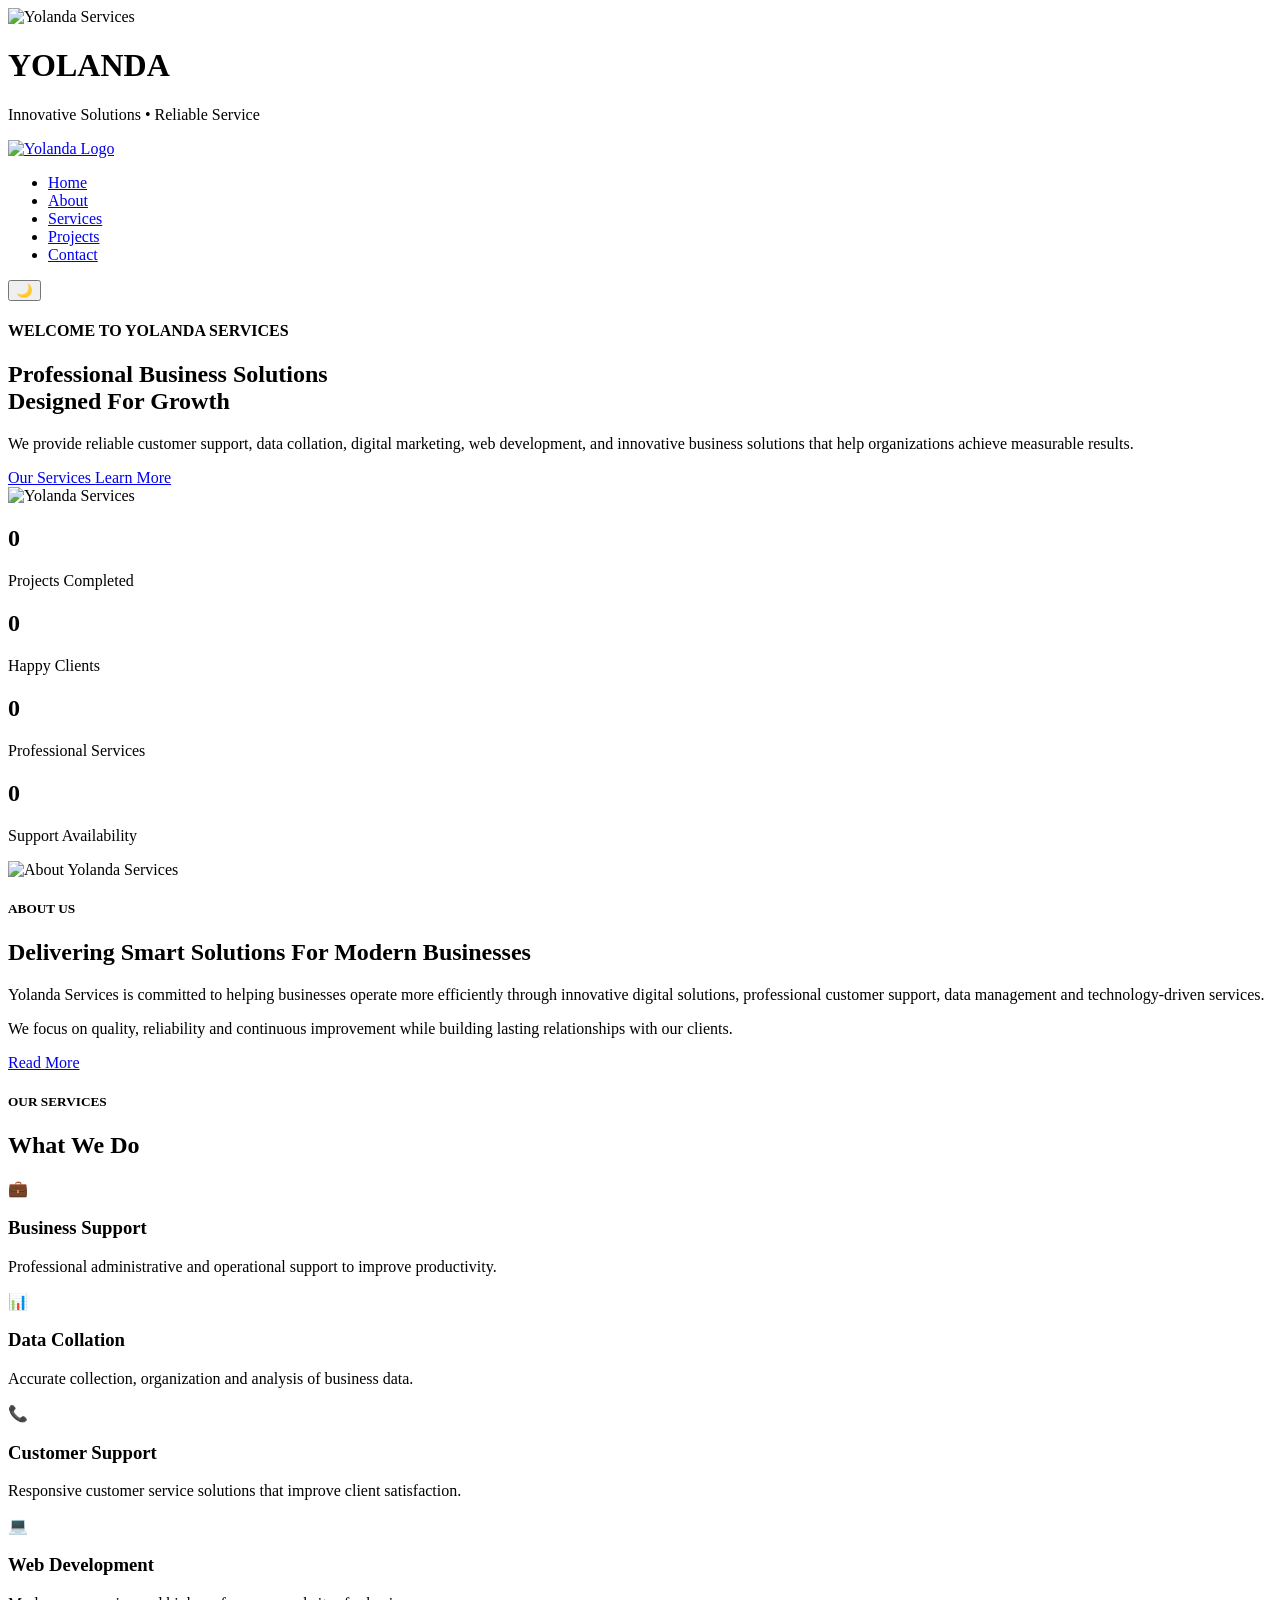
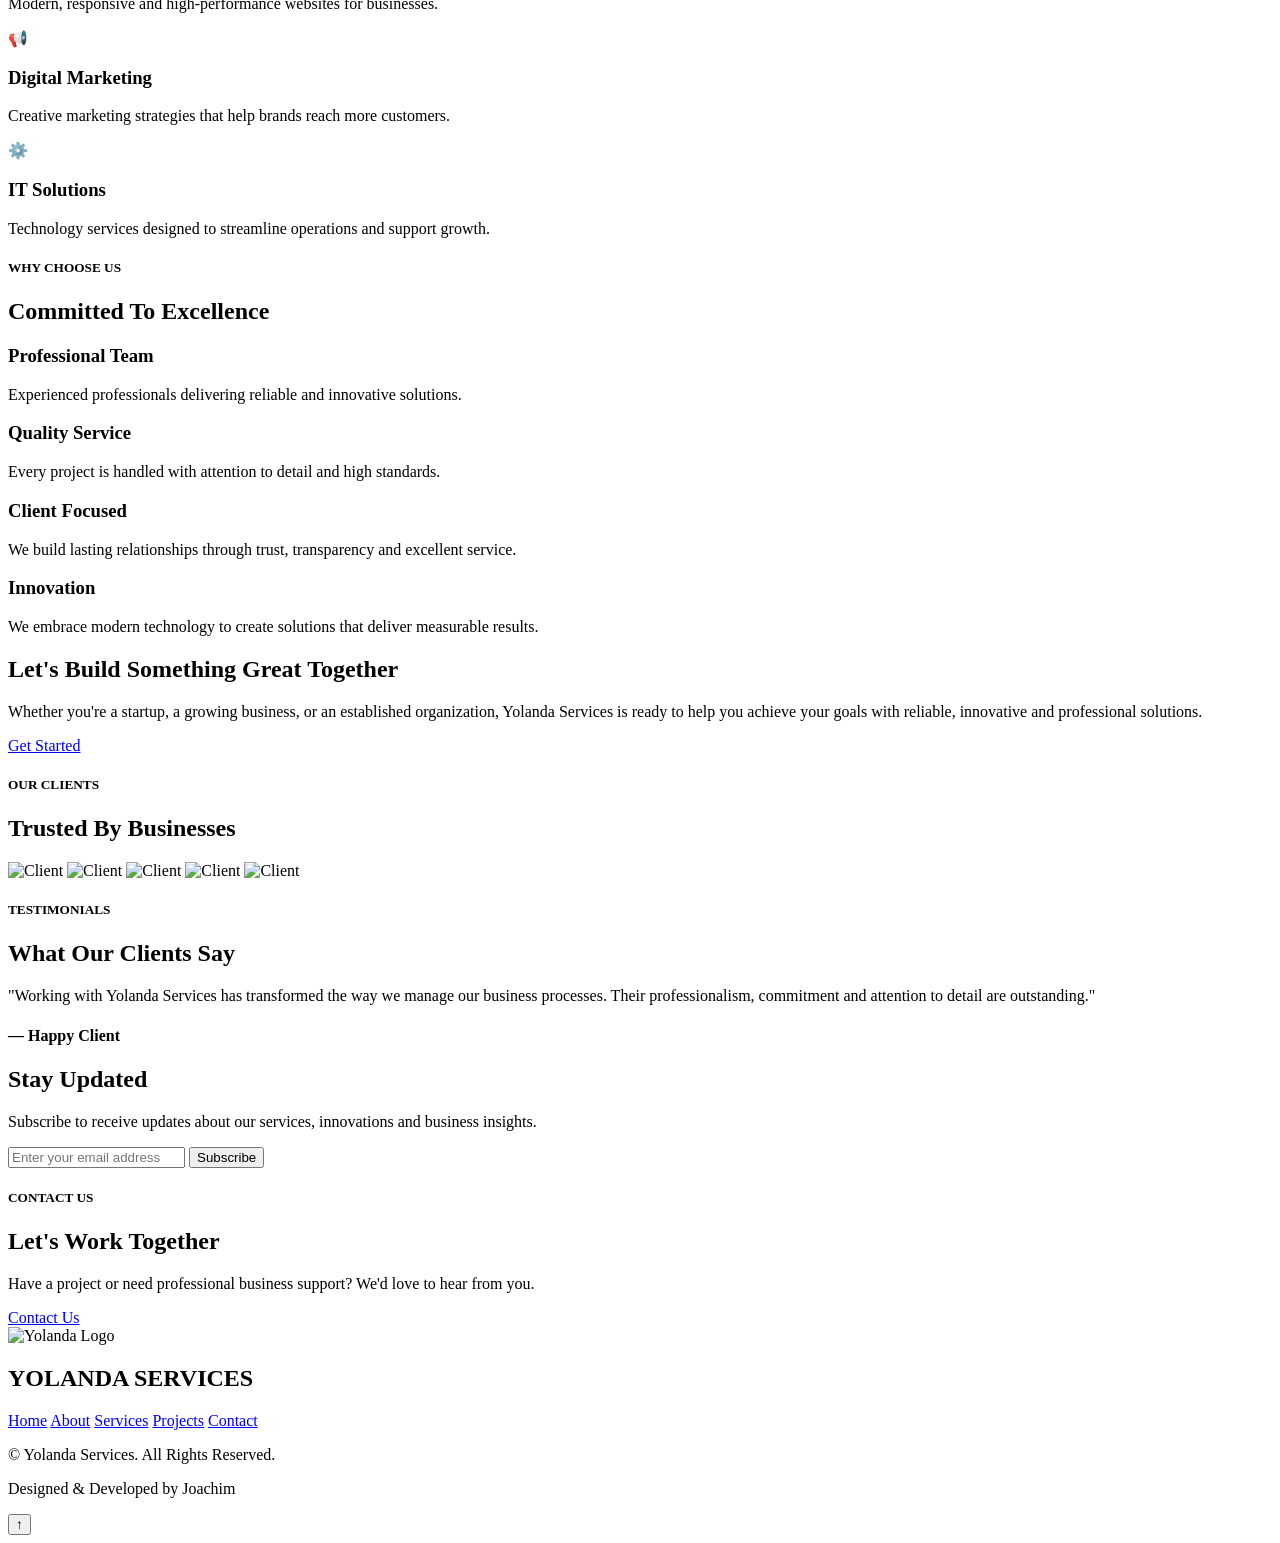
==== index.html @ 113102dc "Update index.html" ====
<!DOCTYPE html>
<html lang="en">

<head>

<meta charset="UTF-8">

<meta name="viewport" content="width=device-width, initial-scale=1.0">

<title>Yolanda Services | Professional Business Solutions</title>

<meta name="description" content="Yolanda Services provides professional business support, customer care, data collation, digital marketing, web development and innovative business solutions.">

<meta name="keywords" content="Yolanda Services, Customer Support, Data Collation, Business Solutions, Digital Marketing, Web Development">

<meta name="author" content="Joachim">

<meta property="og:title" content="Yolanda Services">

<meta property="og:description" content="Innovative Solutions. Reliable Service. Measurable Results.">

<meta property="og:type" content="website">

<meta property="og:image" content="assets/images/logo.png">

<meta property="og:url" content="https://yourdomain.com">

<meta name="theme-color" content="#d23c74">

<link rel="icon" href="assets/images/logo.png">

<link rel="preconnect" href="https://fonts.googleapis.com">

<link rel="preconnect" href="https://fonts.gstatic.com" crossorigin>

<link href="https://fonts.googleapis.com/css2?family=Poppins:wght@300;400;500;600;700&display=swap" rel="stylesheet">

<link rel="stylesheet" href="assets/css/style.css">

<link rel="stylesheet" href="assets/css/home.css">

<link rel="stylesheet" href="assets/css/animations.css">

<link rel="stylesheet" href="assets/css/responsive.css">

</head>

<body>

<!-- Progress Bar -->

<div id="progressBar"></div>

<!-- Cursor Glow -->

<div class="cursor-glow"></div>

<!-- Loader -->

<div id="loader">

<div class="glow"></div>

<img src="assets/images/logo.png"
alt="Yolanda Services"
class="loader-logo">

<h1>YOLANDA</h1>

<p id="loadingText">
Innovative Solutions • Reliable Service
</p>

<div class="loading-bar">

<div class="loading-progress"></div>

</div>

</div>

<!-- Background Particles -->

<div id="particles">

<span></span>
<span></span>
<span></span>
<span></span>
<span></span>
<span></span>
<span></span>
<span></span>

</div>

<!-- Header -->

<header>

<nav>

<a href="index.html" class="logo">

<img src="assets/images/logo.png"
alt="Yolanda Logo">

</a>

<ul>

<li><a href="#home" class="active">Home</a></li>

<li><a href="about.html">About</a></li>

<li><a href="services.html">Services</a></li>

<li><a href="projects.html">Projects</a></li>

<li><a href="contact.html">Contact</a></li>

</ul>

<div class="nav-actions">

<button id="themeToggle">🌙</button>

<div class="menu-btn" id="menuBtn">

<span></span>
<span></span>
<span></span>

</div>

</div>

</nav>

</header>

<!-- HERO SECTION -->

<section class="hero reveal" id="home">

<div class="hero-bg"></div>

<div class="hero-text">

<h4>WELCOME TO YOLANDA SERVICES</h4>

<h1>
Professional Business Solutions<br>
Designed For Growth
</h1>

<p>

We provide reliable customer support, data collation,
digital marketing, web development, and innovative
business solutions that help organizations achieve
measurable results.

</p>

<div class="buttons">

<a href="services.html" class="primary">
Our Services
</a>

<a href="about.html" class="secondary">
Learn More
</a>

</div>

</div>

<div class="hero-image">

<img src="assets/images/hero.webp"
alt="Yolanda Services">

</div>

</section>
<!-- ==========================================
     STATISTICS
========================================== -->

<section class="stats reveal">

    <div class="stat-box">
        <h2 class="counter" data-target="500">0</h2>
        <p>Projects Completed</p>
    </div>

    <div class="stat-box">
        <h2 class="counter" data-target="150">0</h2>
        <p>Happy Clients</p>
    </div>

    <div class="stat-box">
        <h2 class="counter" data-target="10">0</h2>
        <p>Professional Services</p>
    </div>

    <div class="stat-box">
        <h2 class="counter" data-target="24">0</h2>
        <p>Support Availability</p>
    </div>

</section>

<!-- ==========================================
     ABOUT PREVIEW
========================================== -->

<section class="about-preview reveal" id="about">

    <div class="about-image">

        <img src="assets/images/about.webp"
             alt="About Yolanda Services">

    </div>

    <div class="about-content">

        <h5>ABOUT US</h5>

        <h2>
            Delivering Smart Solutions
            For Modern Businesses
        </h2>

        <p>

            Yolanda Services is committed to helping
            businesses operate more efficiently through
            innovative digital solutions, professional
            customer support, data management and
            technology-driven services.

        </p>

        <p>

            We focus on quality, reliability and continuous
            improvement while building lasting relationships
            with our clients.

        </p>

        <a href="about.html" class="primary">

            Read More

        </a>

    </div>

</section>

<!-- ==========================================
     SERVICES
========================================== -->

<section class="services reveal" id="services">

    <h5>OUR SERVICES</h5>

    <h2>What We Do</h2>

    <div class="cards">

        <div class="card">

            <div class="icon">💼</div>

            <h3>Business Support</h3>

            <p>

                Professional administrative and operational
                support to improve productivity.

            </p>

        </div>

        <div class="card">

            <div class="icon">📊</div>

            <h3>Data Collation</h3>

            <p>

                Accurate collection, organization and
                analysis of business data.

            </p>

        </div>

        <div class="card">

            <div class="icon">📞</div>

            <h3>Customer Support</h3>

            <p>

                Responsive customer service solutions that
                improve client satisfaction.

            </p>

        </div>

        <div class="card">

            <div class="icon">💻</div>

            <h3>Web Development</h3>

            <p>

                Modern, responsive and high-performance
                websites for businesses.

            </p>

        </div>

        <div class="card">

            <div class="icon">📢</div>

            <h3>Digital Marketing</h3>

            <p>

                Creative marketing strategies that help
                brands reach more customers.

            </p>

        </div>

        <div class="card">

            <div class="icon">⚙️</div>

            <h3>IT Solutions</h3>

            <p>

                Technology services designed to streamline
                operations and support growth.

            </p>

        </div>

    </div>

</section>

<!-- ==========================================
     WHY CHOOSE US
========================================== -->

<section class="why-us reveal">

    <h5>WHY CHOOSE US</h5>

    <h2>Committed To Excellence</h2>

    <div class="features">

        <div class="feature">

            <h3>Professional Team</h3>

            <p>

                Experienced professionals delivering
                reliable and innovative solutions.

            </p>

        </div>

        <div class="feature">

            <h3>Quality Service</h3>

            <p>

                Every project is handled with attention
                to detail and high standards.

            </p>

        </div>

        <div class="feature">

            <h3>Client Focused</h3>

            <p>

                We build lasting relationships through
                trust, transparency and excellent service.

            </p>

        </div>

        <div class="feature">

            <h3>Innovation</h3>

            <p>

                We embrace modern technology to create
                solutions that deliver measurable results.

            </p>

        </div>

    </div>

</section>
<!-- ==========================================
     CALL TO ACTION
========================================== -->

<section class="cta reveal">

    <h2>Let's Build Something Great Together</h2>

    <p>
        Whether you're a startup, a growing business, or an established organization,
        Yolanda Services is ready to help you achieve your goals with reliable,
        innovative and professional solutions.
    </p>

    <a href="contact.html" class="primary">
        Get Started
    </a>

</section>

<!-- ==========================================
     CLIENTS
========================================== -->

<section class="clients reveal">

    <h5>OUR CLIENTS</h5>

    <h2>Trusted By Businesses</h2>

    <div class="client-slider">

        <img src="assets/images/client1.webp" alt="Client">

        <img src="assets/images/client2.webp" alt="Client">

        <img src="assets/images/client3.webp" alt="Client">

        <img src="assets/images/client4.webp" alt="Client">

        <img src="assets/images/client5.webp" alt="Client">

    </div>

</section>

<!-- ==========================================
     TESTIMONIALS
========================================== -->

<section class="testimonials reveal">

    <h5>TESTIMONIALS</h5>

    <h2>What Our Clients Say</h2>

    <div class="testimonial">

        <p>

            "Working with Yolanda Services has transformed the
            way we manage our business processes. Their professionalism,
            commitment and attention to detail are outstanding."

        </p>

        <h4>— Happy Client</h4>

    </div>

</section>

<!-- ==========================================
     NEWSLETTER
========================================== -->

<section class="newsletter reveal">

    <h2>Stay Updated</h2>

    <p>

        Subscribe to receive updates about our services,
        innovations and business insights.

    </p>

    <form>

        <input
            type="email"
            placeholder="Enter your email address"
            required>

        <button type="submit">

            Subscribe

        </button>

    </form>

</section>

<!-- ==========================================
     CONTACT PREVIEW
========================================== -->

<section class="contact reveal" id="contact">

    <h5>CONTACT US</h5>

    <h2>Let's Work Together</h2>

    <p>

        Have a project or need professional business support?
        We'd love to hear from you.

    </p>

    <a href="contact.html" class="primary">

        Contact Us

    </a>

</section>

<!-- ==========================================
     FOOTER
========================================== -->

<footer>

    <div class="footer-logo">

        <img src="assets/images/logo.png"
             alt="Yolanda Logo">

        <h2>YOLANDA SERVICES</h2>

    </div>

    <div class="footer-links">

        <a href="index.html">Home</a>

        <a href="about.html">About</a>

        <a href="services.html">Services</a>

        <a href="projects.html">Projects</a>

        <a href="contact.html">Contact</a>

    </div>

    <p>

        © <span id="year"></span> Yolanda Services.
        All Rights Reserved.

    </p>

    <p>

        Designed & Developed by Joachim

    </p>

</footer>

<!-- Back To Top -->

<button id="topBtn">

↑

</button>

<!-- JavaScript -->

<script src="assets/js/loader.js"></script>

<script src="assets/js/navbar.js"></script>

<script src="assets/js/animation.js"></script>

<script src="assets/js/script.js"></script>

<script src="assets/js/main.js"></script>

</body>

</html>
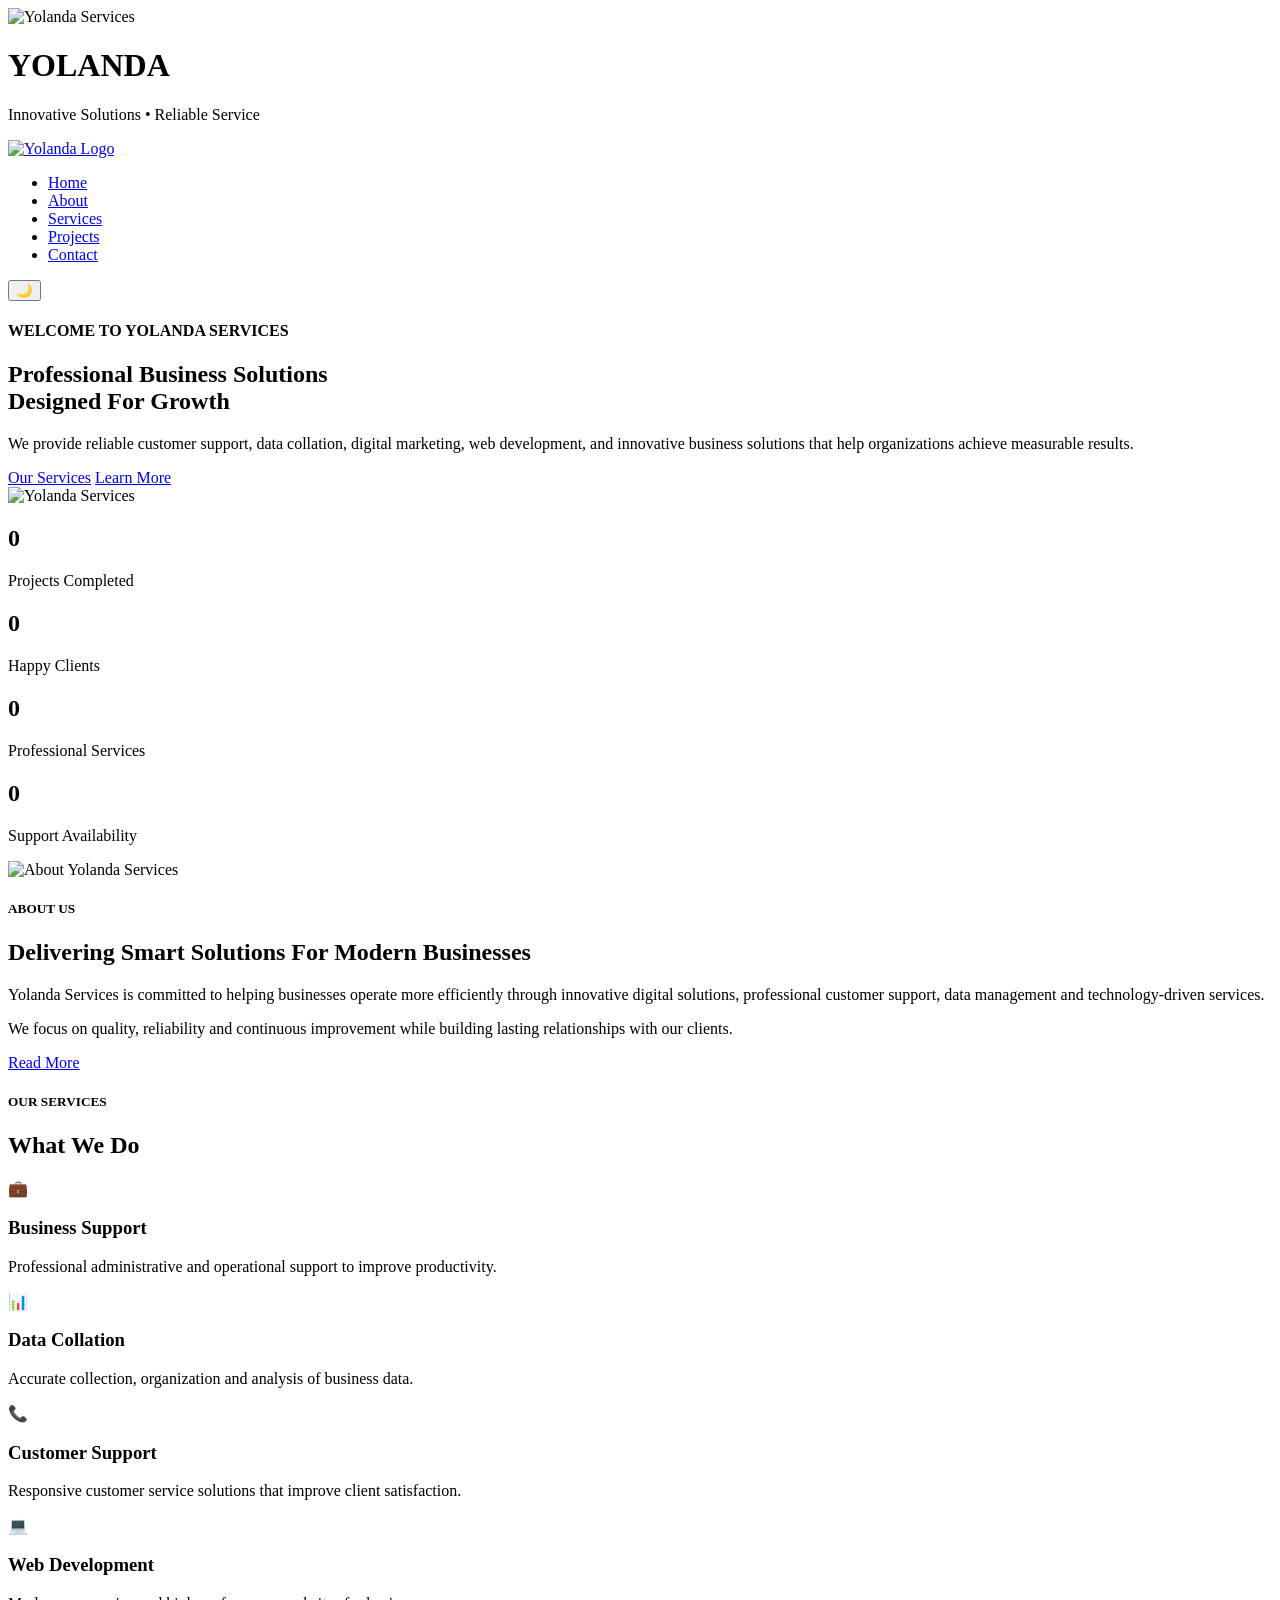
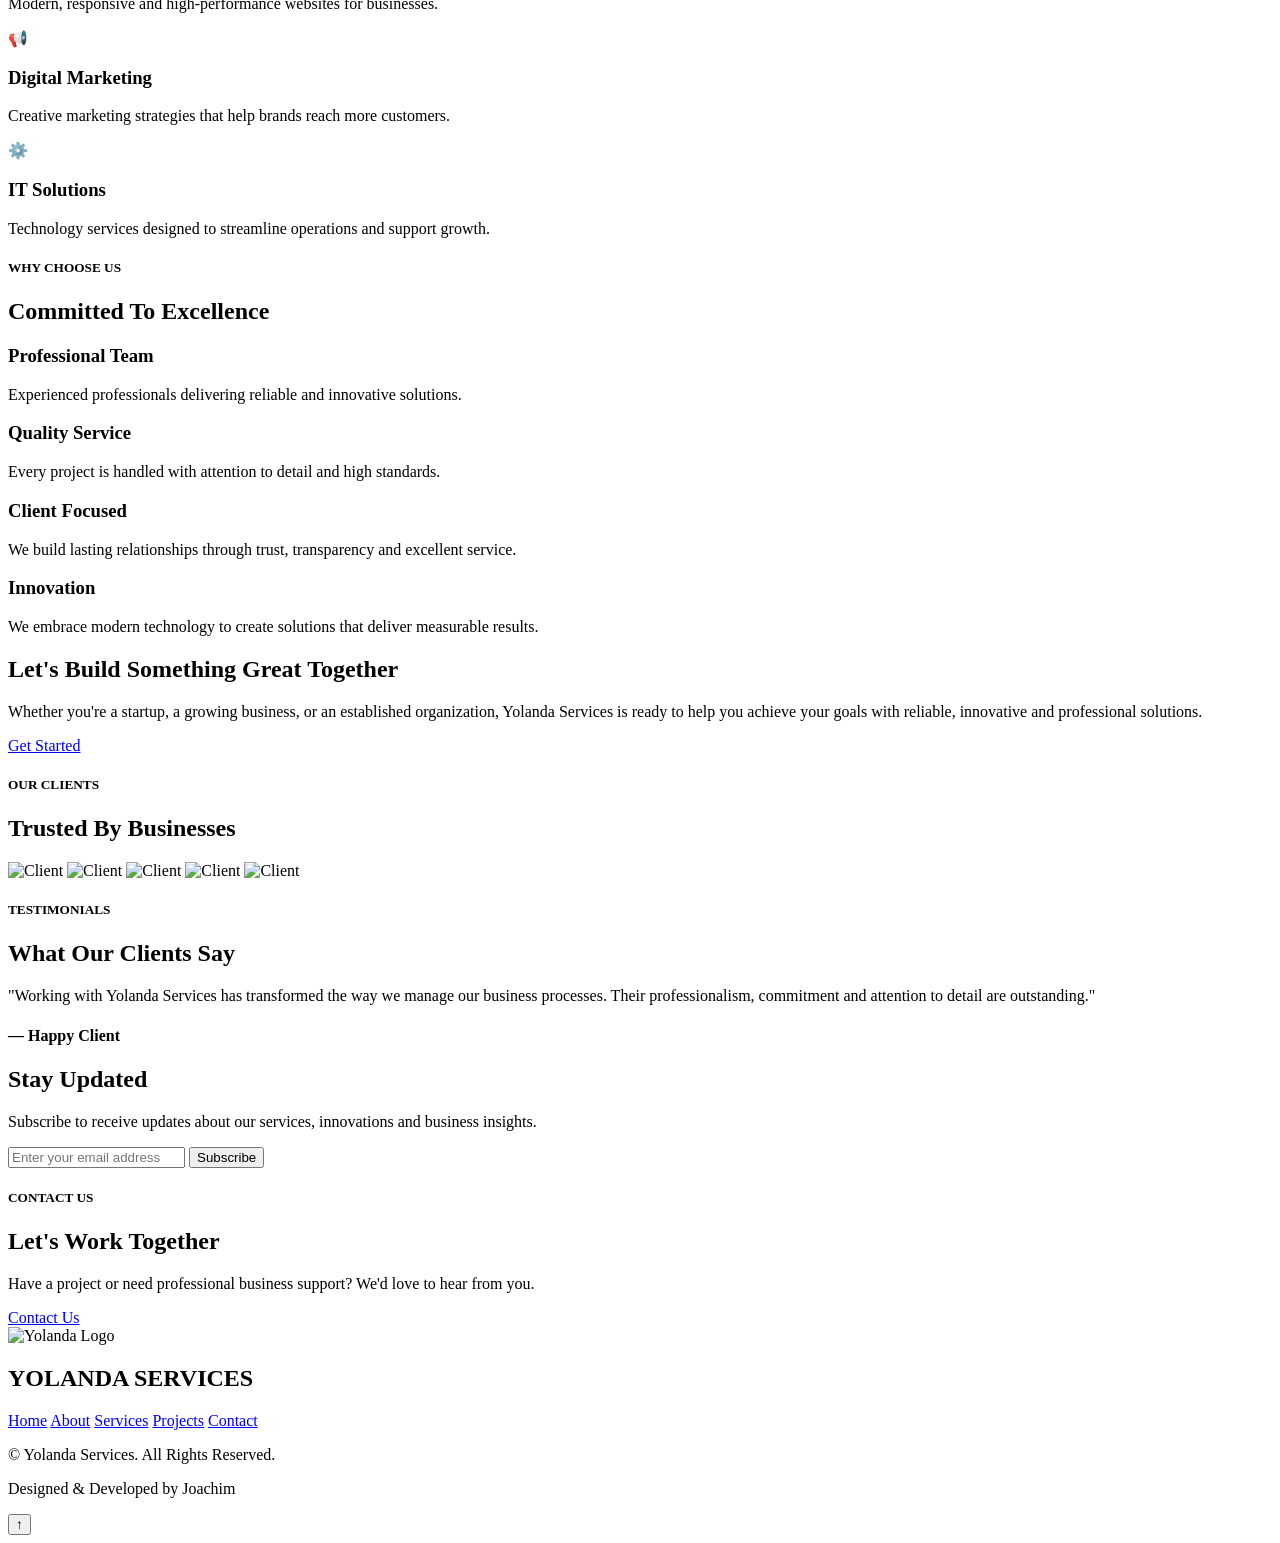
==== commit 2c8040ac: "Refactor index.html for improved structure and content Refactor HTML structure, improve accessibilit" ====
--- a/index.html
+++ b/index.html
@@ -2,633 +2,315 @@
 <html lang="en">
 
 <head>
-
 <meta charset="UTF-8">
-
 <meta name="viewport" content="width=device-width, initial-scale=1.0">
 
 <title>Yolanda Services | Professional Business Solutions</title>
 
 <meta name="description" content="Yolanda Services provides professional business support, customer care, data collation, digital marketing, web development and innovative business solutions.">
-
 <meta name="keywords" content="Yolanda Services, Customer Support, Data Collation, Business Solutions, Digital Marketing, Web Development">
-
 <meta name="author" content="Joachim">
 
 <meta property="og:title" content="Yolanda Services">
-
 <meta property="og:description" content="Innovative Solutions. Reliable Service. Measurable Results.">
-
 <meta property="og:type" content="website">
-
 <meta property="og:image" content="assets/images/logo.png">
-
 <meta property="og:url" content="https://yourdomain.com">
-
 <meta name="theme-color" content="#d23c74">
 
 <link rel="icon" href="assets/images/logo.png">
 
 <link rel="preconnect" href="https://fonts.googleapis.com">
-
 <link rel="preconnect" href="https://fonts.gstatic.com" crossorigin>
-
 <link href="https://fonts.googleapis.com/css2?family=Poppins:wght@300;400;500;600;700&display=swap" rel="stylesheet">
 
 <link rel="stylesheet" href="assets/css/style.css">
-
 <link rel="stylesheet" href="assets/css/home.css">
-
 <link rel="stylesheet" href="assets/css/animations.css">
-
 <link rel="stylesheet" href="assets/css/responsive.css">
-
 </head>
 
 <body>
 
-<!-- Progress Bar -->
-
 <div id="progressBar"></div>
-
-<!-- Cursor Glow -->
-
 <div class="cursor-glow"></div>
 
-<!-- Loader -->
-
 <div id="loader">
-
-<div class="glow"></div>
-
-<img src="assets/images/logo.png"
-alt="Yolanda Services"
-class="loader-logo">
-
-<h1>YOLANDA</h1>
-
-<p id="loadingText">
-Innovative Solutions • Reliable Service
-</p>
-
-<div class="loading-bar">
-
-<div class="loading-progress"></div>
-
+  <div class="glow"></div>
+  <img src="assets/images/logo.png" alt="Yolanda Services" class="loader-logo">
+  <h1>YOLANDA</h1>
+  <p id="loadingText">Innovative Solutions • Reliable Service</p>
+  <div class="loading-bar">
+    <div class="loading-progress"></div>
+  </div>
 </div>
 
+<div id="particles">
+  <span></span>
+  <span></span>
+  <span></span>
+  <span></span>
+  <span></span>
+  <span></span>
+  <span></span>
+  <span></span>
 </div>
 
-<!-- Background Particles -->
-
-<div id="particles">
-
-<span></span>
-<span></span>
-<span></span>
-<span></span>
-<span></span>
-<span></span>
-<span></span>
-<span></span>
-
-</div>
-
-<!-- Header -->
-
 <header>
-
-<nav>
-
-<a href="index.html" class="logo">
-
-<img src="assets/images/logo.png"
-alt="Yolanda Logo">
-
-</a>
-
-<ul>
-
-<li><a href="#home" class="active">Home</a></li>
-
-<li><a href="about.html">About</a></li>
-
-<li><a href="services.html">Services</a></li>
-
-<li><a href="projects.html">Projects</a></li>
-
-<li><a href="contact.html">Contact</a></li>
-
-</ul>
-
-<div class="nav-actions">
-
-<button id="themeToggle">🌙</button>
-
-<div class="menu-btn" id="menuBtn">
-
-<span></span>
-<span></span>
-<span></span>
-
-</div>
-
-</div>
-
-</nav>
-
+  <nav>
+    <a href="index.html" class="logo">
+      <img src="assets/images/logo.png" alt="Yolanda Logo">
+    </a>
+
+    <ul>
+      <li><a href="#home" class="active">Home</a></li>
+      <li><a href="about.html">About</a></li>
+      <li><a href="services.html">Services</a></li>
+      <li><a href="projects.html">Projects</a></li>
+      <li><a href="contact.html">Contact</a></li>
+    </ul>
+
+    <div class="nav-actions">
+      <button id="themeToggle" type="button">🌙</button>
+
+      <div class="menu-btn" id="menuBtn">
+        <span></span>
+        <span></span>
+        <span></span>
+      </div>
+    </div>
+  </nav>
 </header>
 
-<!-- HERO SECTION -->
-
 <section class="hero reveal" id="home">
-
-<div class="hero-bg"></div>
-
-<div class="hero-text">
-
-<h4>WELCOME TO YOLANDA SERVICES</h4>
-
-<h1>
-Professional Business Solutions<br>
-Designed For Growth
-</h1>
-
-<p>
-
-We provide reliable customer support, data collation,
-digital marketing, web development, and innovative
-business solutions that help organizations achieve
-measurable results.
-
-</p>
-
-<div class="buttons">
-
-<a href="services.html" class="primary">
-Our Services
-</a>
-
-<a href="about.html" class="secondary">
-Learn More
-</a>
-
-</div>
-
-</div>
-
-<div class="hero-image">
-
-<img src="assets/images/hero.webp"
-alt="Yolanda Services">
-
-</div>
-
-</section>
-<!-- ==========================================
-     STATISTICS
-========================================== -->
+  <div class="hero-bg"></div>
+
+  <div class="hero-text">
+    <h4>WELCOME TO YOLANDA SERVICES</h4>
+    <h1>
+      Professional Business Solutions<br>
+      Designed For Growth
+    </h1>
+
+    <p>
+      We provide reliable customer support, data collation,
+      digital marketing, web development, and innovative
+      business solutions that help organizations achieve
+      measurable results.
+    </p>
+
+    <div class="buttons">
+      <a href="services.html" class="primary">Our Services</a>
+      <a href="about.html" class="secondary">Learn More</a>
+    </div>
+  </div>
+
+  <div class="hero-image">
+    <img src="assets/images/hero.webp" alt="Yolanda Services">
+  </div>
+</section>
 
 <section class="stats reveal">
-
-    <div class="stat-box">
-        <h2 class="counter" data-target="500">0</h2>
-        <p>Projects Completed</p>
-    </div>
-
-    <div class="stat-box">
-        <h2 class="counter" data-target="150">0</h2>
-        <p>Happy Clients</p>
-    </div>
-
-    <div class="stat-box">
-        <h2 class="counter" data-target="10">0</h2>
-        <p>Professional Services</p>
-    </div>
-
-    <div class="stat-box">
-        <h2 class="counter" data-target="24">0</h2>
-        <p>Support Availability</p>
-    </div>
-
-</section>
-
-<!-- ==========================================
-     ABOUT PREVIEW
-========================================== -->
+  <div class="stat-box">
+    <h2 class="counter" data-target="500">0</h2>
+    <p>Projects Completed</p>
+  </div>
+
+  <div class="stat-box">
+    <h2 class="counter" data-target="150">0</h2>
+    <p>Happy Clients</p>
+  </div>
+
+  <div class="stat-box">
+    <h2 class="counter" data-target="10">0</h2>
+    <p>Professional Services</p>
+  </div>
+
+  <div class="stat-box">
+    <h2 class="counter" data-target="24">0</h2>
+    <p>Support Availability</p>
+  </div>
+</section>
 
 <section class="about-preview reveal" id="about">
-
-    <div class="about-image">
-
-        <img src="assets/images/about.webp"
-             alt="About Yolanda Services">
-
-    </div>
-
-    <div class="about-content">
-
-        <h5>ABOUT US</h5>
-
-        <h2>
-            Delivering Smart Solutions
-            For Modern Businesses
-        </h2>
-
-        <p>
-
-            Yolanda Services is committed to helping
-            businesses operate more efficiently through
-            innovative digital solutions, professional
-            customer support, data management and
-            technology-driven services.
-
-        </p>
-
-        <p>
-
-            We focus on quality, reliability and continuous
-            improvement while building lasting relationships
-            with our clients.
-
-        </p>
-
-        <a href="about.html" class="primary">
-
-            Read More
-
-        </a>
-
-    </div>
-
-</section>
-
-<!-- ==========================================
-     SERVICES
-========================================== -->
+  <div class="about-image">
+    <img src="assets/images/about.webp" alt="About Yolanda Services">
+  </div>
+
+  <div class="about-content">
+    <h5>ABOUT US</h5>
+    <h2>
+      Delivering Smart Solutions
+      For Modern Businesses
+    </h2>
+
+    <p>
+      Yolanda Services is committed to helping
+      businesses operate more efficiently through
+      innovative digital solutions, professional
+      customer support, data management and
+      technology-driven services.
+    </p>
+
+    <p>
+      We focus on quality, reliability and continuous
+      improvement while building lasting relationships
+      with our clients.
+    </p>
+
+    <a href="about.html" class="primary">Read More</a>
+  </div>
+</section>
 
 <section class="services reveal" id="services">
-
-    <h5>OUR SERVICES</h5>
-
-    <h2>What We Do</h2>
-
-    <div class="cards">
-
-        <div class="card">
-
-            <div class="icon">💼</div>
-
-            <h3>Business Support</h3>
-
-            <p>
-
-                Professional administrative and operational
-                support to improve productivity.
-
-            </p>
-
-        </div>
-
-        <div class="card">
-
-            <div class="icon">📊</div>
-
-            <h3>Data Collation</h3>
-
-            <p>
-
-                Accurate collection, organization and
-                analysis of business data.
-
-            </p>
-
-        </div>
-
-        <div class="card">
-
-            <div class="icon">📞</div>
-
-            <h3>Customer Support</h3>
-
-            <p>
-
-                Responsive customer service solutions that
-                improve client satisfaction.
-
-            </p>
-
-        </div>
-
-        <div class="card">
-
-            <div class="icon">💻</div>
-
-            <h3>Web Development</h3>
-
-            <p>
-
-                Modern, responsive and high-performance
-                websites for businesses.
-
-            </p>
-
-        </div>
-
-        <div class="card">
-
-            <div class="icon">📢</div>
-
-            <h3>Digital Marketing</h3>
-
-            <p>
-
-                Creative marketing strategies that help
-                brands reach more customers.
-
-            </p>
-
-        </div>
-
-        <div class="card">
-
-            <div class="icon">⚙️</div>
-
-            <h3>IT Solutions</h3>
-
-            <p>
-
-                Technology services designed to streamline
-                operations and support growth.
-
-            </p>
-
-        </div>
-
-    </div>
-
-</section>
-
-<!-- ==========================================
-     WHY CHOOSE US
-========================================== -->
+  <h5>OUR SERVICES</h5>
+  <h2>What We Do</h2>
+
+  <div class="cards">
+    <div class="card">
+      <div class="icon">💼</div>
+      <h3>Business Support</h3>
+      <p>Professional administrative and operational support to improve productivity.</p>
+    </div>
+
+    <div class="card">
+      <div class="icon">📊</div>
+      <h3>Data Collation</h3>
+      <p>Accurate collection, organization and analysis of business data.</p>
+    </div>
+
+    <div class="card">
+      <div class="icon">📞</div>
+      <h3>Customer Support</h3>
+      <p>Responsive customer service solutions that improve client satisfaction.</p>
+    </div>
+
+    <div class="card">
+      <div class="icon">💻</div>
+      <h3>Web Development</h3>
+      <p>Modern, responsive and high-performance websites for businesses.</p>
+    </div>
+
+    <div class="card">
+      <div class="icon">📢</div>
+      <h3>Digital Marketing</h3>
+      <p>Creative marketing strategies that help brands reach more customers.</p>
+    </div>
+
+    <div class="card">
+      <div class="icon">⚙️</div>
+      <h3>IT Solutions</h3>
+      <p>Technology services designed to streamline operations and support growth.</p>
+    </div>
+  </div>
+</section>
 
 <section class="why-us reveal">
-
-    <h5>WHY CHOOSE US</h5>
-
-    <h2>Committed To Excellence</h2>
-
-    <div class="features">
-
-        <div class="feature">
-
-            <h3>Professional Team</h3>
-
-            <p>
-
-                Experienced professionals delivering
-                reliable and innovative solutions.
-
-            </p>
-
-        </div>
-
-        <div class="feature">
-
-            <h3>Quality Service</h3>
-
-            <p>
-
-                Every project is handled with attention
-                to detail and high standards.
-
-            </p>
-
-        </div>
-
-        <div class="feature">
-
-            <h3>Client Focused</h3>
-
-            <p>
-
-                We build lasting relationships through
-                trust, transparency and excellent service.
-
-            </p>
-
-        </div>
-
-        <div class="feature">
-
-            <h3>Innovation</h3>
-
-            <p>
-
-                We embrace modern technology to create
-                solutions that deliver measurable results.
-
-            </p>
-
-        </div>
-
-    </div>
-
-</section>
-<!-- ==========================================
-     CALL TO ACTION
-========================================== -->
+  <h5>WHY CHOOSE US</h5>
+  <h2>Committed To Excellence</h2>
+
+  <div class="features">
+    <div class="feature">
+      <h3>Professional Team</h3>
+      <p>Experienced professionals delivering reliable and innovative solutions.</p>
+    </div>
+
+    <div class="feature">
+      <h3>Quality Service</h3>
+      <p>Every project is handled with attention to detail and high standards.</p>
+    </div>
+
+    <div class="feature">
+      <h3>Client Focused</h3>
+      <p>We build lasting relationships through trust, transparency and excellent service.</p>
+    </div>
+
+    <div class="feature">
+      <h3>Innovation</h3>
+      <p>We embrace modern technology to create solutions that deliver measurable results.</p>
+    </div>
+  </div>
+</section>
 
 <section class="cta reveal">
-
-    <h2>Let's Build Something Great Together</h2>
-
+  <h2>Let's Build Something Great Together</h2>
+  <p>
+    Whether you're a startup, a growing business, or an established organization,
+    Yolanda Services is ready to help you achieve your goals with reliable,
+    innovative and professional solutions.
+  </p>
+  <a href="contact.html" class="primary">Get Started</a>
+</section>
+
+<section class="clients reveal">
+  <h5>OUR CLIENTS</h5>
+  <h2>Trusted By Businesses</h2>
+
+  <div class="client-slider">
+    <img src="assets/images/client1.webp" alt="Client">
+    <img src="assets/images/client2.webp" alt="Client">
+    <img src="assets/images/client3.webp" alt="Client">
+    <img src="assets/images/client4.webp" alt="Client">
+    <img src="assets/images/client5.webp" alt="Client">
+  </div>
+</section>
+
+<section class="testimonials reveal">
+  <h5>TESTIMONIALS</h5>
+  <h2>What Our Clients Say</h2>
+
+  <div class="testimonial">
     <p>
-        Whether you're a startup, a growing business, or an established organization,
-        Yolanda Services is ready to help you achieve your goals with reliable,
-        innovative and professional solutions.
+      "Working with Yolanda Services has transformed the
+      way we manage our business processes. Their professionalism,
+      commitment and attention to detail are outstanding."
     </p>
-
-    <a href="contact.html" class="primary">
-        Get Started
-    </a>
-
-</section>
-
-<!-- ==========================================
-     CLIENTS
-========================================== -->
-
-<section class="clients reveal">
-
-    <h5>OUR CLIENTS</h5>
-
-    <h2>Trusted By Businesses</h2>
-
-    <div class="client-slider">
-
-        <img src="assets/images/client1.webp" alt="Client">
-
-        <img src="assets/images/client2.webp" alt="Client">
-
-        <img src="assets/images/client3.webp" alt="Client">
-
-        <img src="assets/images/client4.webp" alt="Client">
-
-        <img src="assets/images/client5.webp" alt="Client">
-
-    </div>
-
-</section>
-
-<!-- ==========================================
-     TESTIMONIALS
-========================================== -->
-
-<section class="testimonials reveal">
-
-    <h5>TESTIMONIALS</h5>
-
-    <h2>What Our Clients Say</h2>
-
-    <div class="testimonial">
-
-        <p>
-
-            "Working with Yolanda Services has transformed the
-            way we manage our business processes. Their professionalism,
-            commitment and attention to detail are outstanding."
-
-        </p>
-
-        <h4>— Happy Client</h4>
-
-    </div>
-
-</section>
-
-<!-- ==========================================
-     NEWSLETTER
-========================================== -->
+    <h4>— Happy Client</h4>
+  </div>
+</section>
 
 <section class="newsletter reveal">
-
-    <h2>Stay Updated</h2>
-
-    <p>
-
-        Subscribe to receive updates about our services,
-        innovations and business insights.
-
-    </p>
-
-    <form>
-
-        <input
-            type="email"
-            placeholder="Enter your email address"
-            required>
-
-        <button type="submit">
-
-            Subscribe
-
-        </button>
-
-    </form>
-
-</section>
-
-<!-- ==========================================
-     CONTACT PREVIEW
-========================================== -->
+  <h2>Stay Updated</h2>
+  <p>Subscribe to receive updates about our services, innovations and business insights.</p>
+
+  <form>
+    <input type="email" placeholder="Enter your email address" required>
+    <button type="submit">Subscribe</button>
+  </form>
+</section>
 
 <section class="contact reveal" id="contact">
-
-    <h5>CONTACT US</h5>
-
-    <h2>Let's Work Together</h2>
-
-    <p>
-
-        Have a project or need professional business support?
-        We'd love to hear from you.
-
-    </p>
-
-    <a href="contact.html" class="primary">
-
-        Contact Us
-
-    </a>
-
-</section>
-
-<!-- ==========================================
-     FOOTER
-========================================== -->
+  <h5>CONTACT US</h5>
+  <h2>Let's Work Together</h2>
+  <p>Have a project or need professional business support? We'd love to hear from you.</p>
+  <a href="contact.html" class="primary">Contact Us</a>
+</section>
 
 <footer>
-
-    <div class="footer-logo">
-
-        <img src="assets/images/logo.png"
-             alt="Yolanda Logo">
-
-        <h2>YOLANDA SERVICES</h2>
-
-    </div>
-
-    <div class="footer-links">
-
-        <a href="index.html">Home</a>
-
-        <a href="about.html">About</a>
-
-        <a href="services.html">Services</a>
-
-        <a href="projects.html">Projects</a>
-
-        <a href="contact.html">Contact</a>
-
-    </div>
-
-    <p>
-
-        © <span id="year"></span> Yolanda Services.
-        All Rights Reserved.
-
-    </p>
-
-    <p>
-
-        Designed & Developed by Joachim
-
-    </p>
-
+  <div class="footer-logo">
+    <img src="assets/images/logo.png" alt="Yolanda Logo">
+    <h2>YOLANDA SERVICES</h2>
+  </div>
+
+  <div class="footer-links">
+    <a href="index.html">Home</a>
+    <a href="about.html">About</a>
+    <a href="services.html">Services</a>
+    <a href="projects.html">Projects</a>
+    <a href="contact.html">Contact</a>
+  </div>
+
+  <p>© <span id="year"></span> Yolanda Services. All Rights Reserved.</p>
+  <p>Designed &amp; Developed by Joachim</p>
 </footer>
 
-<!-- Back To Top -->
-
-<button id="topBtn">
-
-↑
-
-</button>
-
-<!-- JavaScript -->
+<button id="topBtn" type="button">↑</button>
 
 <script src="assets/js/loader.js"></script>
-
 <script src="assets/js/navbar.js"></script>
-
 <script src="assets/js/animation.js"></script>
-
 <script src="assets/js/script.js"></script>
-
 <script src="assets/js/main.js"></script>
 
 </body>
-
 </html>
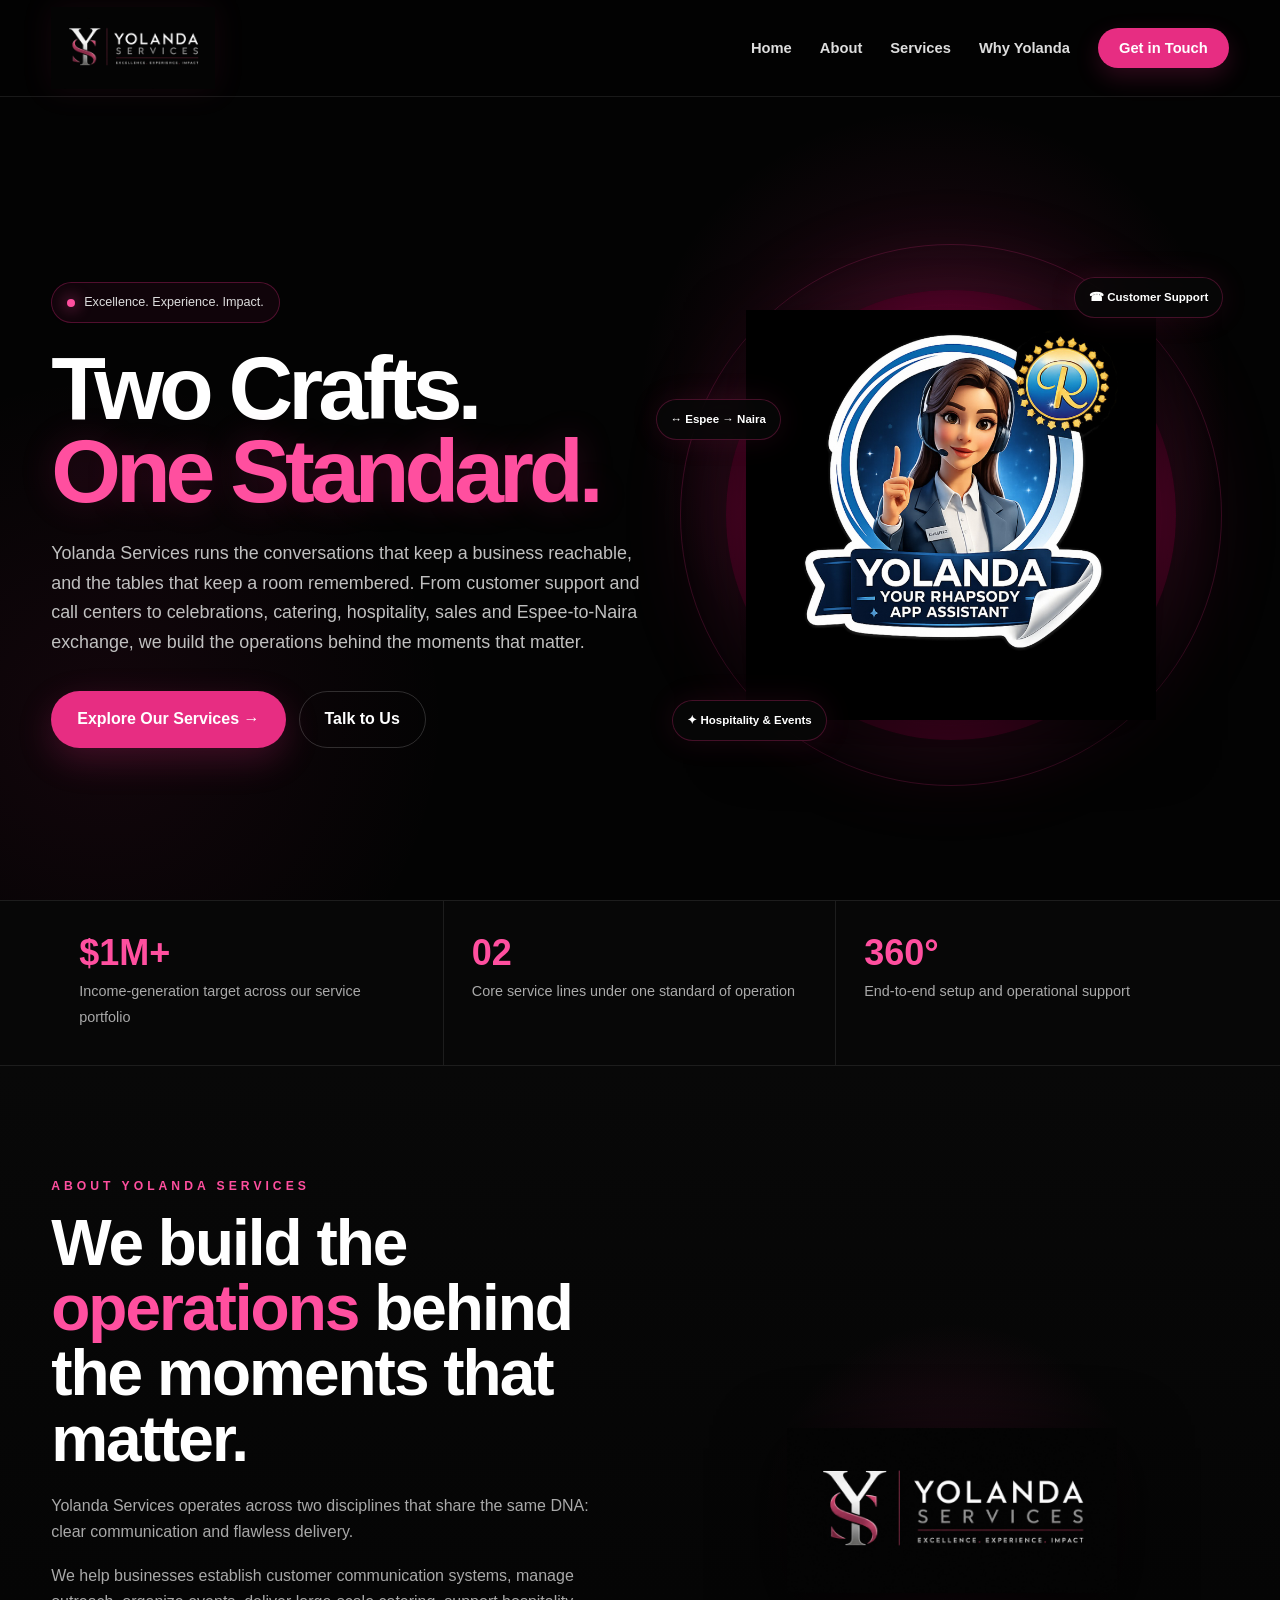
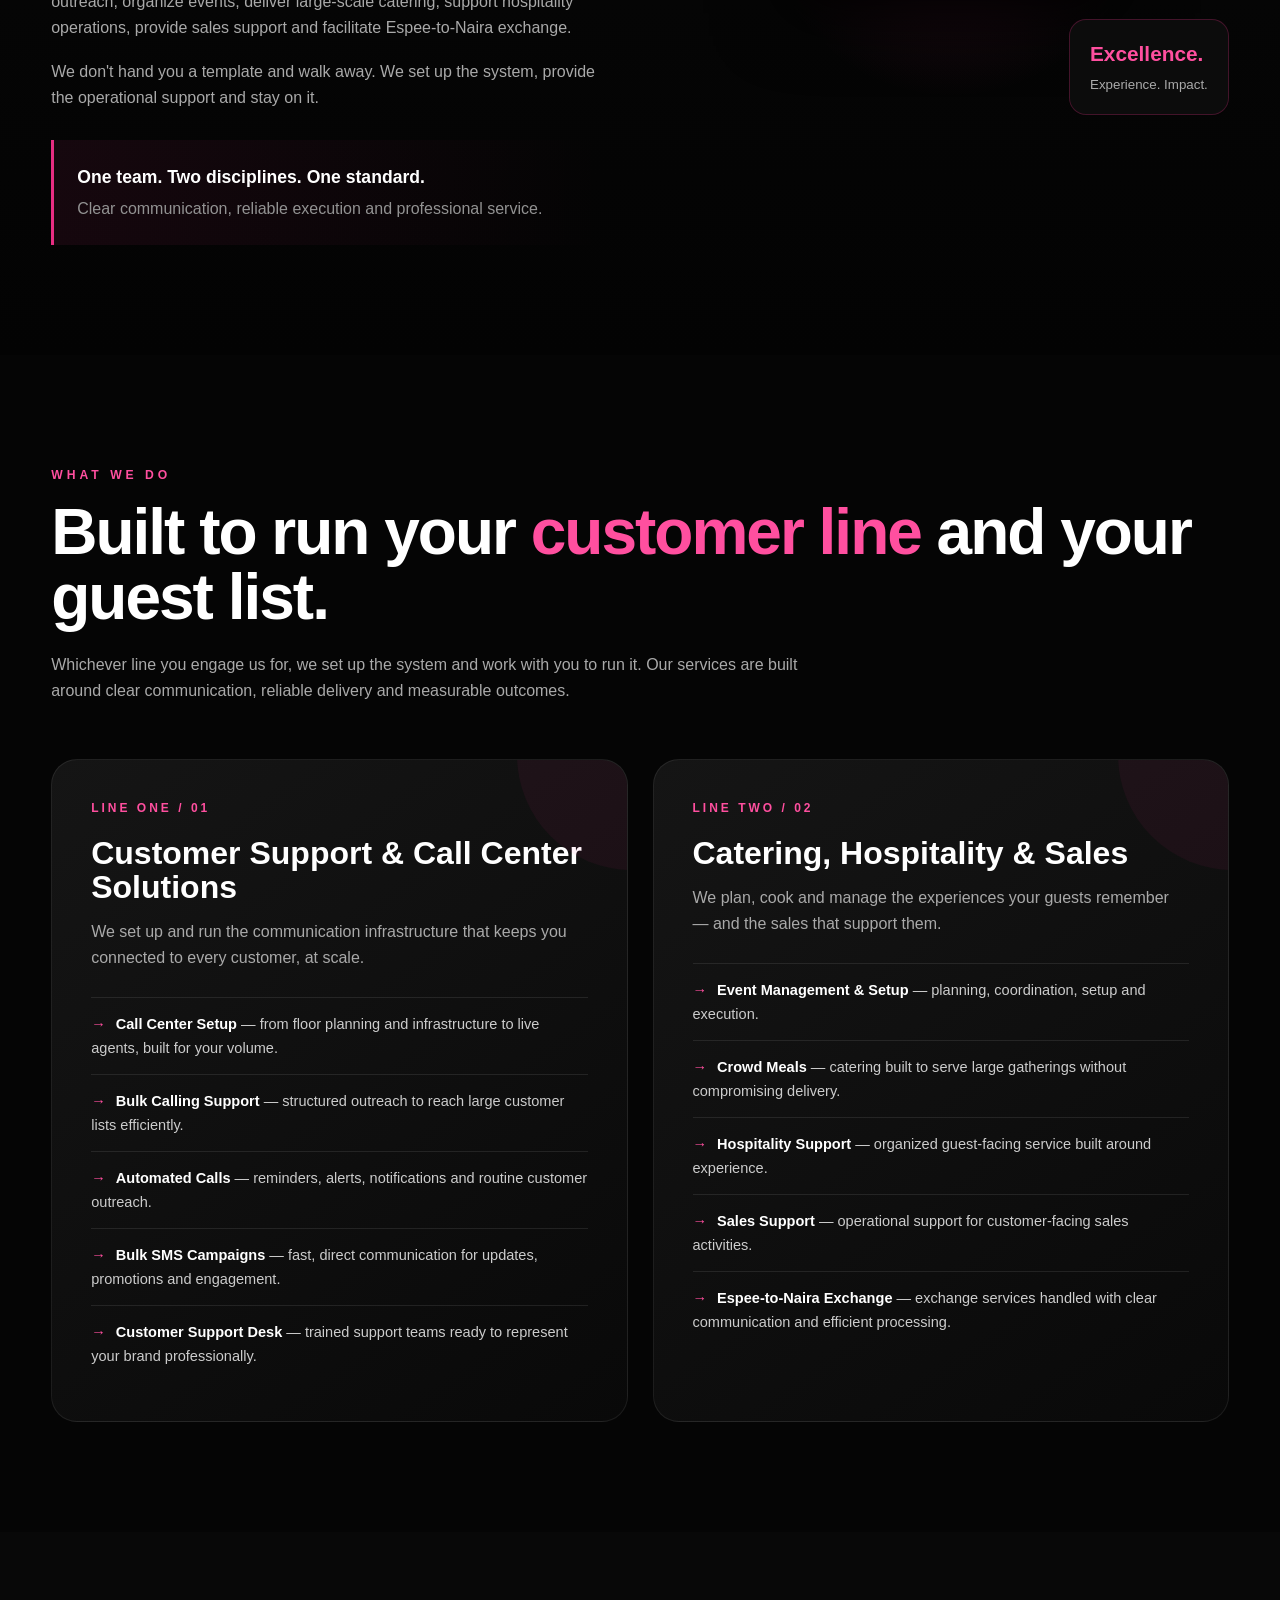
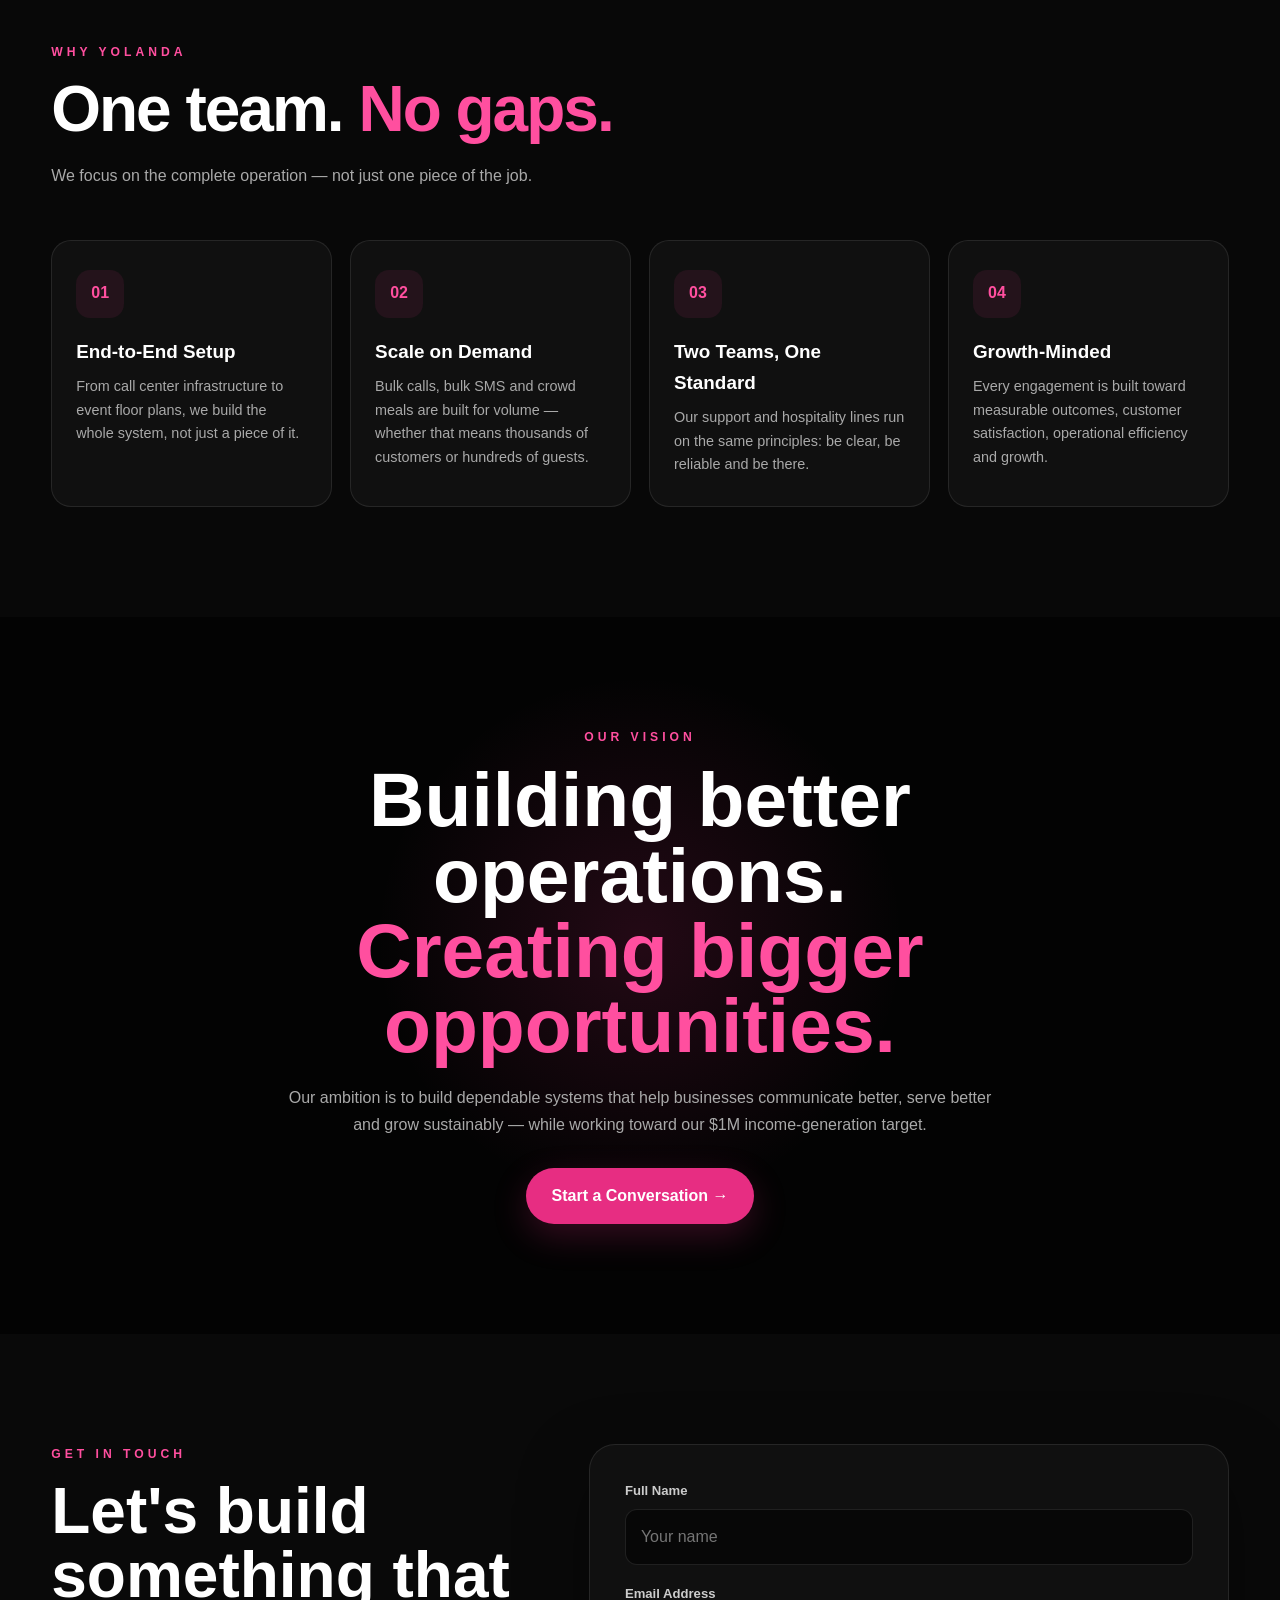
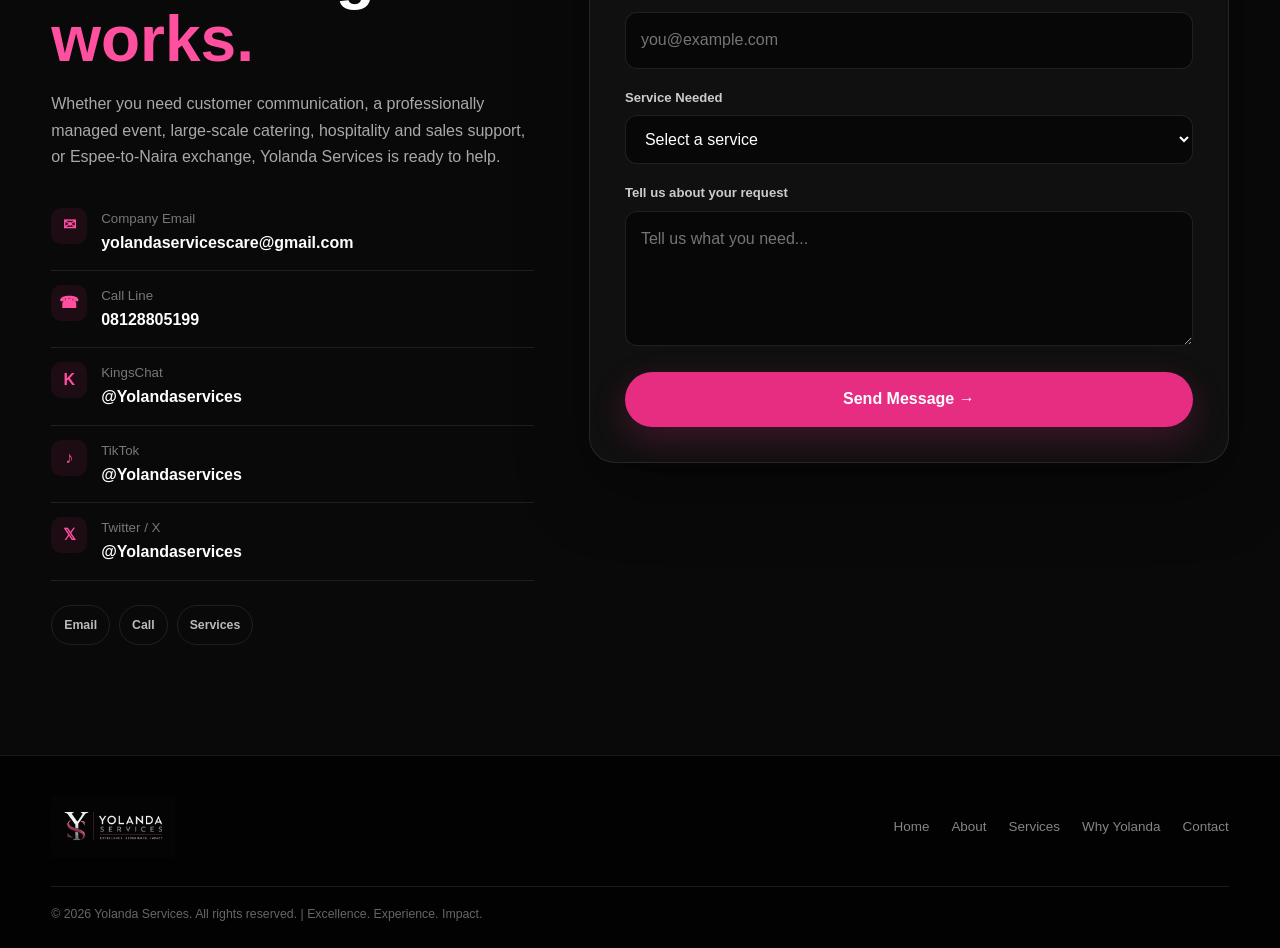
==== commit 2f4ad19f: "Add files via upload" ====
--- a/index.html
+++ b/index.html
@@ -1,316 +1,611 @@
 <!DOCTYPE html>
 <html lang="en">
-
 <head>
 <meta charset="UTF-8">
 <meta name="viewport" content="width=device-width, initial-scale=1.0">
-
-<title>Yolanda Services | Professional Business Solutions</title>
-
-<meta name="description" content="Yolanda Services provides professional business support, customer care, data collation, digital marketing, web development and innovative business solutions.">
-<meta name="keywords" content="Yolanda Services, Customer Support, Data Collation, Business Solutions, Digital Marketing, Web Development">
-<meta name="author" content="Joachim">
-
-<meta property="og:title" content="Yolanda Services">
-<meta property="og:description" content="Innovative Solutions. Reliable Service. Measurable Results.">
-<meta property="og:type" content="website">
-<meta property="og:image" content="assets/images/logo.png">
-<meta property="og:url" content="https://yourdomain.com">
-<meta name="theme-color" content="#d23c74">
-
-<link rel="icon" href="assets/images/logo.png">
-
-<link rel="preconnect" href="https://fonts.googleapis.com">
-<link rel="preconnect" href="https://fonts.gstatic.com" crossorigin>
-<link href="https://fonts.googleapis.com/css2?family=Poppins:wght@300;400;500;600;700&display=swap" rel="stylesheet">
-
-<link rel="stylesheet" href="assets/css/style.css">
-<link rel="stylesheet" href="assets/css/home.css">
-<link rel="stylesheet" href="assets/css/animations.css">
-<link rel="stylesheet" href="assets/css/responsive.css">
+<title>Yolanda Services | Excellence. Experience. Impact.</title>
+<meta name="description" content="Yolanda Services provides customer support, call center solutions, event management, catering, hospitality, sales and Espee-to-Naira exchange services.">
+
+<style>
+:root{
+  --black:#030303;
+  --black2:#080808;
+  --card:#111111;
+  --pink:#e72d82;
+  --pink2:#ff4f9f;
+  --white:#fff;
+  --muted:#a9a9a9;
+  --line:rgba(255,255,255,.09);
+  --max:1200px;
+}
+*{margin:0;padding:0;box-sizing:border-box}
+html{scroll-behavior:smooth}
+body{
+  background:var(--black);
+  color:var(--white);
+  font-family:Arial,Helvetica,sans-serif;
+  line-height:1.65;
+  overflow-x:hidden;
+}
+body:after{
+  content:"";
+  position:fixed;
+  width:420px;height:420px;border-radius:50%;
+  background:radial-gradient(circle,rgba(231,45,130,.07),transparent 68%);
+  top:-150px;right:-130px;
+  pointer-events:none;
+  z-index:-1;
+}
+a{text-decoration:none;color:inherit}
+img{max-width:100%;display:block}
+button,input,select,textarea{font:inherit}
+.container{width:min(92%,var(--max));margin:auto}
+.section{padding:110px 0;position:relative}
+.label{
+  color:var(--pink2);font-size:.76rem;font-weight:900;
+  letter-spacing:4px;text-transform:uppercase;margin-bottom:15px
+}
+.pink{color:var(--pink2)}
+.reveal{opacity:0;transform:translateY(40px);transition:opacity .8s ease,transform .8s ease}
+.reveal.show{opacity:1;transform:none}
+
+/* NAVIGATION */
+header{
+  position:fixed;left:0;top:0;width:100%;z-index:1000;
+  background:rgba(3,3,3,.84);
+  backdrop-filter:blur(18px);
+  border-bottom:1px solid var(--line)
+}
+.nav{height:96px;display:flex;align-items:center;justify-content:space-between}
+.company-logo{
+  width:205px;height:82px;object-fit:contain;
+  object-position:left center;
+  transition:.35s;
+  filter:drop-shadow(0 0 15px rgba(231,45,130,.08))
+}
+.company-logo:hover{transform:scale(1.025)}
+.navlinks{display:flex;align-items:center;gap:28px;list-style:none}
+.navlinks a{font-size:.92rem;font-weight:700;color:#ddd;transition:.3s}
+.navlinks a:hover{color:var(--pink2)}
+.nav-cta{
+  padding:12px 21px;border-radius:30px;
+  background:var(--pink);color:#fff!important;
+  box-shadow:0 9px 25px rgba(231,45,130,.2)
+}
+.menu{display:none;background:none;border:0;color:#fff;font-size:29px}
+
+/* HERO */
+.hero{
+  min-height:100vh;padding-top:130px;display:flex;align-items:center;
+  overflow:hidden;
+  background:
+    radial-gradient(circle at 73% 45%,rgba(231,45,130,.16),transparent 28%),
+    radial-gradient(circle at 8% 80%,rgba(231,45,130,.07),transparent 25%),
+    var(--black)
+}
+.hero-grid{
+  display:grid;grid-template-columns:1.03fr .97fr;gap:30px;align-items:center
+}
+.hero-copy{z-index:2}
+.hero-badge{
+  display:inline-flex;gap:9px;align-items:center;
+  padding:9px 15px;border:1px solid rgba(231,45,130,.3);
+  border-radius:30px;background:rgba(231,45,130,.06);
+  color:#ddd;font-size:.79rem;margin-bottom:24px;
+  animation:drop .8s ease both
+}
+.hero-badge i{
+  width:8px;height:8px;background:var(--pink2);border-radius:50%;
+  box-shadow:0 0 16px var(--pink2);animation:pulse 1.5s infinite
+}
+.hero h1{
+  font-size:clamp(3.4rem,7vw,6.7rem);
+  line-height:.92;letter-spacing:-5px;margin-bottom:27px;
+  animation:rise .9s .1s ease both
+}
+.hero h1 span{color:var(--pink2);text-shadow:0 0 35px rgba(231,45,130,.22)}
+.hero-copy>p{
+  color:#c0c0c0;max-width:720px;font-size:1.12rem;margin-bottom:34px;
+  animation:rise .9s .25s ease both
+}
+.buttons{display:flex;gap:13px;flex-wrap:wrap;animation:rise .9s .4s ease both}
+.btn{
+  min-height:51px;padding:14px 25px;border-radius:35px;
+  display:inline-flex;align-items:center;justify-content:center;
+  font-weight:850;transition:.35s;border:1px solid transparent
+}
+.btn-primary{
+  background:var(--pink);color:#fff;
+  box-shadow:0 12px 35px rgba(231,45,130,.22)
+}
+.btn-primary:hover{transform:translateY(-4px);background:var(--pink2);box-shadow:0 18px 50px rgba(231,45,130,.32)}
+.btn-outline{border-color:rgba(255,255,255,.17)}
+.btn-outline:hover{border-color:var(--pink2);color:var(--pink2);transform:translateY(-4px)}
+
+.hero-art{
+  min-height:610px;display:grid;place-items:center;position:relative
+}
+.hero-art:before,.hero-art:after{
+  content:"";position:absolute;border-radius:50%;
+  border:1px solid rgba(231,45,130,.2);
+  animation:spin 14s linear infinite
+}
+.hero-art:before{width:540px;height:540px}
+.hero-art:after{width:420px;height:420px;animation-direction:reverse;animation-duration:10s}
+.pink-orb{
+  width:450px;height:450px;border-radius:50%;
+  background:
+    radial-gradient(circle at 35% 28%,rgba(255,255,255,.16),transparent 15%),
+    radial-gradient(circle,rgba(231,45,130,.88),rgba(116,5,56,.9) 60%,#19020d 100%);
+  box-shadow:0 0 100px rgba(231,45,130,.25),inset 0 0 55px rgba(0,0,0,.35);
+  position:relative;z-index:2;
+  animation:float 5s ease-in-out infinite
+}
+.floating-logo{
+  position:absolute;z-index:3;width:410px;
+  filter:drop-shadow(0 20px 30px rgba(0,0,0,.65));
+  animation:floatLogo 5s 0.3s ease-in-out infinite
+}
+.hero-tag{
+  position:absolute;z-index:5;padding:10px 14px;
+  border:1px solid rgba(231,45,130,.28);background:rgba(8,8,8,.8);
+  backdrop-filter:blur(12px);border-radius:30px;font-size:.72rem;font-weight:800;
+  box-shadow:0 0 30px rgba(231,45,130,.1)
+}
+.tag1{top:11%;right:1%;animation:float 4s infinite}
+.tag2{bottom:13%;left:0;animation:float 4.7s .5s infinite}
+.tag3{top:31%;left:-3%;animation:float 5s 1s infinite}
+
+/* STATS */
+.stats{background:#070707;border-top:1px solid var(--line);border-bottom:1px solid var(--line)}
+.stats-grid{display:grid;grid-template-columns:repeat(3,1fr)}
+.stat{padding:34px 28px;border-right:1px solid var(--line)}
+.stat:last-child{border:0}
+.stat strong{display:block;color:var(--pink2);font-size:2.25rem;line-height:1;margin-bottom:7px}
+.stat span{color:var(--muted);font-size:.9rem}
+
+/* ABOUT */
+.about{background:linear-gradient(180deg,#080808,#030303)}
+.about-grid{display:grid;grid-template-columns:1fr 1fr;gap:70px;align-items:center}
+.about h2,.services h2,.why h2{
+  font-size:clamp(2.35rem,5vw,4.35rem);line-height:1.02;letter-spacing:-2px;margin-bottom:21px
+}
+.about p{color:var(--muted);margin-bottom:17px}
+.quote{
+  margin-top:28px;padding:23px;border-left:3px solid var(--pink);
+  background:linear-gradient(90deg,rgba(231,45,130,.08),transparent);
+  border-radius:0 18px 18px 0
+}
+.quote strong{display:block;font-size:1.1rem;margin-bottom:4px}
+.quote span{color:#929292}
+.about-visual{min-height:480px;position:relative;display:grid;place-items:center}
+.about-visual:before{
+  content:"";position:absolute;width:390px;height:390px;border-radius:50%;
+  background:radial-gradient(circle,rgba(231,45,130,.15),transparent 68%);
+  animation:glow 3s infinite
+}
+.about-logo{width:330px;position:relative;filter:drop-shadow(0 20px 35px #000);animation:float 6s infinite}
+.mini-card{
+  position:absolute;right:0;bottom:35px;padding:17px 20px;
+  border:1px solid rgba(231,45,130,.25);background:rgba(15,15,15,.82);
+  backdrop-filter:blur(13px);border-radius:17px
+}
+.mini-card b{display:block;color:var(--pink2);font-size:1.3rem}
+.mini-card small{color:#aaa}
+
+/* SERVICES */
+.services{background:#050505}
+.service-grid{display:grid;grid-template-columns:repeat(2,1fr);gap:25px}
+.service-card{
+  padding:39px;border-radius:26px;background:linear-gradient(145deg,#151515,#090909);
+  border:1px solid rgba(255,255,255,.08);position:relative;overflow:hidden;
+  transition:.4s
+}
+.service-card:before{
+  content:"";position:absolute;width:230px;height:230px;border-radius:50%;
+  background:rgba(231,45,130,.06);right:-120px;top:-120px;transition:.5s
+}
+.service-card:hover{
+  transform:translateY(-10px);
+  border-color:rgba(231,45,130,.4);
+  box-shadow:0 25px 65px rgba(0,0,0,.5)
+}
+.service-card:hover:before{transform:scale(1.4)}
+.service-num{color:var(--pink2);font-weight:900;letter-spacing:3px;font-size:.75rem;margin-bottom:18px}
+.service-card h3{font-size:2rem;line-height:1.06;margin-bottom:14px}
+.service-card>p{color:var(--muted);margin-bottom:25px}
+.service-list{list-style:none}
+.service-list li{
+  padding:14px 0;border-top:1px solid var(--line);color:#ccc;font-size:.91rem
+}
+.service-list li:before{content:"→";color:var(--pink2);font-weight:900;margin-right:10px}
+.service-list strong{color:#fff}
+
+/* WHY */
+.why{background:#080808}
+.why-grid{display:grid;grid-template-columns:repeat(4,1fr);gap:18px}
+.why-card{
+  padding:29px 24px;background:#101010;border:1px solid var(--line);
+  border-radius:20px;transition:.4s
+}
+.why-card:hover{transform:translateY(-8px);border-color:rgba(231,45,130,.35);box-shadow:0 0 40px rgba(231,45,130,.11)}
+.icon{
+  width:48px;height:48px;display:grid;place-items:center;border-radius:14px;
+  background:rgba(231,45,130,.09);color:var(--pink2);font-weight:900;margin-bottom:18px
+}
+.why-card h3{font-size:1.18rem;margin-bottom:8px}
+.why-card p{color:var(--muted);font-size:.9rem}
+
+/* TARGET */
+.target{
+  text-align:center;
+  background:radial-gradient(circle at 50% 45%,rgba(231,45,130,.14),transparent 35%),#030303
+}
+.target h2{font-size:clamp(2.6rem,6vw,5.3rem);line-height:.98;max-width:900px;margin:0 auto 22px}
+.target h2 span{color:var(--pink2)}
+.target p{color:var(--muted);max-width:720px;margin:0 auto 30px}
+
+/* CONTACT */
+.contact{background:#090909}
+.contact-grid{display:grid;grid-template-columns:.86fr 1.14fr;gap:55px;align-items:start}
+.contact h2{font-size:clamp(2.5rem,5vw,4.2rem);line-height:1;margin-bottom:20px}
+.contact-info>p{color:var(--muted);margin-bottom:23px}
+.contact-list{list-style:none}
+.contact-list li{
+  display:flex;gap:14px;padding:14px 0;border-bottom:1px solid var(--line)
+}
+.contact-icon{
+  width:36px;height:36px;flex:none;display:grid;place-items:center;
+  border-radius:10px;background:rgba(231,45,130,.09);color:var(--pink2);font-weight:900
+}
+.contact-list small{display:block;color:#777}
+.contact-list a{font-weight:750;word-break:break-word}
+.contact-list a:hover{color:var(--pink2)}
+.socials{display:flex;gap:9px;flex-wrap:wrap;margin-top:24px}
+.socials a{
+  border:1px solid var(--line);border-radius:25px;padding:9px 12px;
+  color:#bbb;font-size:.77rem;font-weight:750;transition:.3s
+}
+.socials a:hover{border-color:var(--pink2);color:var(--pink2);transform:translateY(-3px)}
+.form{
+  padding:35px;background:#101010;border:1px solid var(--line);
+  border-radius:26px;box-shadow:0 25px 70px rgba(0,0,0,.35)
+}
+.field{margin-bottom:18px}
+.field label{display:block;color:#ccc;font-size:.82rem;font-weight:700;margin-bottom:7px}
+.field input,.field select,.field textarea{
+  width:100%;background:#070707;color:#fff;border:1px solid rgba(255,255,255,.1);
+  border-radius:12px;padding:14px 15px;outline:none;transition:.3s
+}
+.field input:focus,.field select:focus,.field textarea:focus{
+  border-color:var(--pink2);box-shadow:0 0 0 3px rgba(231,45,130,.07)
+}
+.field textarea{min-height:135px;resize:vertical}
+.submit{width:100%;border:0;cursor:pointer}
+
+/* FOOTER */
+footer{background:#020202;border-top:1px solid var(--line);padding:40px 0 24px}
+.footer-top{display:flex;align-items:center;justify-content:space-between;gap:30px;margin-bottom:28px}
+.footer-logo{width:185px;height:62px;object-fit:contain;object-position:left center}
+.footer-links{display:flex;gap:22px;flex-wrap:wrap}
+.footer-links a{color:#858585;font-size:.84rem;transition:.3s}
+.footer-links a:hover{color:var(--pink2)}
+.copy{border-top:1px solid var(--line);padding-top:17px;color:#666;font-size:.77rem}
+
+/* ANIMATIONS */
+@keyframes rise{from{opacity:0;transform:translateY(28px)}to{opacity:1;transform:none}}
+@keyframes drop{from{opacity:0;transform:translateY(-18px)}to{opacity:1;transform:none}}
+@keyframes float{0%,100%{transform:translateY(0)}50%{transform:translateY(-15px)}}
+@keyframes floatLogo{0%,100%{transform:translateY(0) rotate(-1deg)}50%{transform:translateY(-13px) rotate(1deg)}}
+@keyframes pulse{0%,100%{transform:scale(1);opacity:1}50%{transform:scale(1.45);opacity:.55}}
+@keyframes glow{0%,100%{opacity:.55;transform:scale(1)}50%{opacity:1;transform:scale(1.1)}}
+@keyframes spin{to{transform:rotate(360deg)}}
+
+/* RESPONSIVE */
+@media(max-width:1050px){
+  .navlinks{gap:17px}
+  .hero-grid{grid-template-columns:1fr}
+  .hero-copy{text-align:center}
+  .hero-copy>p{margin-left:auto;margin-right:auto}
+  .buttons{justify-content:center}
+  .hero-art{min-height:500px}
+  .about-grid,.contact-grid{grid-template-columns:1fr}
+  .why-grid{grid-template-columns:repeat(2,1fr)}
+}
+@media(max-width:800px){
+  .nav{height:82px}
+  .company-logo{width:180px;height:72px}
+  .menu{display:block}
+  .navlinks{
+    display:none;position:absolute;top:82px;left:0;width:100%;
+    padding:24px;background:#080808;border-bottom:1px solid var(--line);
+    flex-direction:column;align-items:flex-start
+  }
+  .navlinks.open{display:flex}
+  .stats-grid,.service-grid{grid-template-columns:1fr}
+  .stat{border-right:0;border-bottom:1px solid var(--line)}
+  .footer-top{flex-direction:column;align-items:flex-start}
+}
+@media(max-width:560px){
+  .section{padding:78px 0}
+  .hero{padding-top:105px}
+  .hero h1{font-size:3.25rem;letter-spacing:-3px}
+  .hero-art{min-height:385px}
+  .pink-orb{width:300px;height:300px}
+  .floating-logo{width:285px}
+  .hero-art:before{width:350px;height:350px}
+  .hero-art:after{width:270px;height:270px}
+  .hero-tag{font-size:.64rem;padding:8px 10px}
+  .tag1{right:0}.tag2{left:0}.tag3{left:0;top:18%}
+  .why-grid{grid-template-columns:1fr}
+  .service-card,.form{padding:27px}
+  .about-visual{min-height:390px}
+  .about-logo{width:280px}
+}
+</style>
 </head>
 
 <body>
 
-<div id="progressBar"></div>
-<div class="cursor-glow"></div>
-
-<div id="loader">
-  <div class="glow"></div>
-  <img src="assets/images/logo.png" alt="Yolanda Services" class="loader-logo">
-  <h1>YOLANDA</h1>
-  <p id="loadingText">Innovative Solutions • Reliable Service</p>
-  <div class="loading-bar">
-    <div class="loading-progress"></div>
-  </div>
-</div>
-
-<div id="particles">
-  <span></span>
-  <span></span>
-  <span></span>
-  <span></span>
-  <span></span>
-  <span></span>
-  <span></span>
-  <span></span>
-</div>
-
 <header>
-  <nav>
-    <a href="index.html" class="logo">
-      <img src="assets/images/logo.png" alt="Yolanda Logo">
+  <div class="container nav">
+    <a href="#home" aria-label="Yolanda Services home">
+      <img class="company-logo" src="yolanda-company-logo.png" alt="Yolanda Services">
     </a>
 
-    <ul>
-      <li><a href="#home" class="active">Home</a></li>
-      <li><a href="about.html">About</a></li>
-      <li><a href="services.html">Services</a></li>
-      <li><a href="projects.html">Projects</a></li>
-      <li><a href="contact.html">Contact</a></li>
+    <button class="menu" id="menuBtn" aria-label="Open navigation">☰</button>
+
+    <ul class="navlinks" id="navLinks">
+      <li><a href="#home">Home</a></li>
+      <li><a href="#about">About</a></li>
+      <li><a href="#services">Services</a></li>
+      <li><a href="#why">Why Yolanda</a></li>
+      <li><a href="#contact" class="nav-cta">Get in Touch</a></li>
     </ul>
-
-    <div class="nav-actions">
-      <button id="themeToggle" type="button">🌙</button>
-
-      <div class="menu-btn" id="menuBtn">
-        <span></span>
-        <span></span>
-        <span></span>
+  </div>
+</header>
+
+<main>
+
+<section class="hero" id="home">
+  <div class="container hero-grid">
+    <div class="hero-copy">
+      <div class="hero-badge"><i></i> Excellence. Experience. Impact.</div>
+      <h1>Two Crafts.<br><span>One Standard.</span></h1>
+      <p>
+        Yolanda Services runs the conversations that keep a business reachable,
+        and the tables that keep a room remembered. From customer support and
+        call centers to celebrations, catering, hospitality, sales and
+        Espee-to-Naira exchange, we build the operations behind the moments
+        that matter.
+      </p>
+      <div class="buttons">
+        <a href="#services" class="btn btn-primary">Explore Our Services →</a>
+        <a href="#contact" class="btn btn-outline">Talk to Us</a>
       </div>
     </div>
-  </nav>
-</header>
-
-<section class="hero reveal" id="home">
-  <div class="hero-bg"></div>
-
-  <div class="hero-text">
-    <h4>WELCOME TO YOLANDA SERVICES</h4>
-    <h1>
-      Professional Business Solutions<br>
-      Designed For Growth
-    </h1>
-
+
+    <div class="hero-art">
+      <div class="pink-orb"></div>
+      <img class="floating-logo" src="yolanda-floating-logo.png" alt="Yolanda Rhapsody App Assistant">
+      <div class="hero-tag tag1">☎ Customer Support</div>
+      <div class="hero-tag tag2">✦ Hospitality & Events</div>
+      <div class="hero-tag tag3">↔ Espee → Naira</div>
+    </div>
+  </div>
+</section>
+
+<section class="stats">
+  <div class="container stats-grid">
+    <div class="stat reveal"><strong>$1M+</strong><span>Income-generation target across our service portfolio</span></div>
+    <div class="stat reveal"><strong>02</strong><span>Core service lines under one standard of operation</span></div>
+    <div class="stat reveal"><strong>360°</strong><span>End-to-end setup and operational support</span></div>
+  </div>
+</section>
+
+<section class="section about" id="about">
+  <div class="container about-grid">
+    <div class="reveal">
+      <div class="label">About Yolanda Services</div>
+      <h2>We build the <span class="pink">operations</span> behind the moments that matter.</h2>
+      <p>Yolanda Services operates across two disciplines that share the same DNA: clear communication and flawless delivery.</p>
+      <p>We help businesses establish customer communication systems, manage outreach, organize events, deliver large-scale catering, support hospitality operations, provide sales support and facilitate Espee-to-Naira exchange.</p>
+      <p>We don't hand you a template and walk away. We set up the system, provide the operational support and stay on it.</p>
+      <div class="quote">
+        <strong>One team. Two disciplines. One standard.</strong>
+        <span>Clear communication, reliable execution and professional service.</span>
+      </div>
+    </div>
+
+    <div class="about-visual reveal">
+      <img class="about-logo" src="yolanda-company-logo.png" alt="Yolanda Services logo">
+      <div class="mini-card"><b>Excellence.</b><small>Experience. Impact.</small></div>
+    </div>
+  </div>
+</section>
+
+<section class="section services" id="services">
+  <div class="container">
+    <div class="reveal">
+      <div class="label">What We Do</div>
+      <h2>Built to run your <span class="pink">customer line</span> and your guest list.</h2>
+      <p style="color:var(--muted);max-width:750px;margin-bottom:55px">
+        Whichever line you engage us for, we set up the system and work with you to run it.
+        Our services are built around clear communication, reliable delivery and measurable outcomes.
+      </p>
+    </div>
+
+    <div class="service-grid">
+      <article class="service-card reveal">
+        <div class="service-num">LINE ONE / 01</div>
+        <h3>Customer Support & Call Center Solutions</h3>
+        <p>We set up and run the communication infrastructure that keeps you connected to every customer, at scale.</p>
+        <ul class="service-list">
+          <li><strong>Call Center Setup</strong> — from floor planning and infrastructure to live agents, built for your volume.</li>
+          <li><strong>Bulk Calling Support</strong> — structured outreach to reach large customer lists efficiently.</li>
+          <li><strong>Automated Calls</strong> — reminders, alerts, notifications and routine customer outreach.</li>
+          <li><strong>Bulk SMS Campaigns</strong> — fast, direct communication for updates, promotions and engagement.</li>
+          <li><strong>Customer Support Desk</strong> — trained support teams ready to represent your brand professionally.</li>
+        </ul>
+      </article>
+
+      <article class="service-card reveal">
+        <div class="service-num">LINE TWO / 02</div>
+        <h3>Catering, Hospitality & Sales</h3>
+        <p>We plan, cook and manage the experiences your guests remember — and the sales that support them.</p>
+        <ul class="service-list">
+          <li><strong>Event Management & Setup</strong> — planning, coordination, setup and execution.</li>
+          <li><strong>Crowd Meals</strong> — catering built to serve large gatherings without compromising delivery.</li>
+          <li><strong>Hospitality Support</strong> — organized guest-facing service built around experience.</li>
+          <li><strong>Sales Support</strong> — operational support for customer-facing sales activities.</li>
+          <li><strong>Espee-to-Naira Exchange</strong> — exchange services handled with clear communication and efficient processing.</li>
+        </ul>
+      </article>
+    </div>
+  </div>
+</section>
+
+<section class="section why" id="why">
+  <div class="container">
+    <div class="reveal">
+      <div class="label">Why Yolanda</div>
+      <h2>One team. <span class="pink">No gaps.</span></h2>
+      <p style="color:var(--muted);max-width:720px;margin-bottom:50px">
+        We focus on the complete operation — not just one piece of the job.
+      </p>
+    </div>
+
+    <div class="why-grid">
+      <div class="why-card reveal"><div class="icon">01</div><h3>End-to-End Setup</h3><p>From call center infrastructure to event floor plans, we build the whole system, not just a piece of it.</p></div>
+      <div class="why-card reveal"><div class="icon">02</div><h3>Scale on Demand</h3><p>Bulk calls, bulk SMS and crowd meals are built for volume — whether that means thousands of customers or hundreds of guests.</p></div>
+      <div class="why-card reveal"><div class="icon">03</div><h3>Two Teams, One Standard</h3><p>Our support and hospitality lines run on the same principles: be clear, be reliable and be there.</p></div>
+      <div class="why-card reveal"><div class="icon">04</div><h3>Growth-Minded</h3><p>Every engagement is built toward measurable outcomes, customer satisfaction, operational efficiency and growth.</p></div>
+    </div>
+  </div>
+</section>
+
+<section class="section target">
+  <div class="container reveal">
+    <div class="label">Our Vision</div>
+    <h2>Building better operations.<br><span>Creating bigger opportunities.</span></h2>
     <p>
-      We provide reliable customer support, data collation,
-      digital marketing, web development, and innovative
-      business solutions that help organizations achieve
-      measurable results.
+      Our ambition is to build dependable systems that help businesses communicate better,
+      serve better and grow sustainably — while working toward our $1M income-generation target.
     </p>
-
-    <div class="buttons">
-      <a href="services.html" class="primary">Our Services</a>
-      <a href="about.html" class="secondary">Learn More</a>
-    </div>
-  </div>
-
-  <div class="hero-image">
-    <img src="assets/images/hero.webp" alt="Yolanda Services">
+    <a href="#contact" class="btn btn-primary">Start a Conversation →</a>
   </div>
 </section>
 
-<section class="stats reveal">
-  <div class="stat-box">
-    <h2 class="counter" data-target="500">0</h2>
-    <p>Projects Completed</p>
-  </div>
-
-  <div class="stat-box">
-    <h2 class="counter" data-target="150">0</h2>
-    <p>Happy Clients</p>
-  </div>
-
-  <div class="stat-box">
-    <h2 class="counter" data-target="10">0</h2>
-    <p>Professional Services</p>
-  </div>
-
-  <div class="stat-box">
-    <h2 class="counter" data-target="24">0</h2>
-    <p>Support Availability</p>
+<section class="section contact" id="contact">
+  <div class="container contact-grid">
+
+    <div class="contact-info reveal">
+      <div class="label">Get In Touch</div>
+      <h2>Let's build something that <span class="pink">works.</span></h2>
+      <p>
+        Whether you need customer communication, a professionally managed event,
+        large-scale catering, hospitality and sales support, or Espee-to-Naira exchange,
+        Yolanda Services is ready to help.
+      </p>
+
+      <ul class="contact-list">
+        <li><div class="contact-icon">✉</div><div><small>Company Email</small><a href="mailto:yolandaservicescare@gmail.com">yolandaservicescare@gmail.com</a></div></li>
+        <li><div class="contact-icon">☎</div><div><small>Call Line</small><a href="tel:08128805199">08128805199</a></div></li>
+        <li><div class="contact-icon">K</div><div><small>KingsChat</small><a href="#">@Yolandaservices</a></div></li>
+        <li><div class="contact-icon">♪</div><div><small>TikTok</small><a href="#">@Yolandaservices</a></div></li>
+        <li><div class="contact-icon">𝕏</div><div><small>Twitter / X</small><a href="#">@Yolandaservices</a></div></li>
+      </ul>
+
+      <div class="socials">
+        <a href="mailto:yolandaservicescare@gmail.com">Email</a>
+        <a href="tel:08128805199">Call</a>
+        <a href="#services">Services</a>
+      </div>
+    </div>
+
+    <form class="form reveal" id="contactForm">
+      <div class="field"><label for="name">Full Name</label><input id="name" name="name" type="text" placeholder="Your name" required></div>
+      <div class="field"><label for="email">Email Address</label><input id="email" name="email" type="email" placeholder="you@example.com" required></div>
+      <div class="field">
+        <label for="service">Service Needed</label>
+        <select id="service" name="service" required>
+          <option value="">Select a service</option>
+          <option>Call Center Setup</option>
+          <option>Customer Support Desk</option>
+          <option>Bulk Calling Support</option>
+          <option>Automated Calls</option>
+          <option>Bulk SMS Campaigns</option>
+          <option>Event Management & Setup</option>
+          <option>Crowd Meals / Catering</option>
+          <option>Hospitality Support</option>
+          <option>Sales Support</option>
+          <option>Espee-to-Naira Exchange</option>
+          <option>Other</option>
+        </select>
+      </div>
+      <div class="field"><label for="message">Tell us about your request</label><textarea id="message" name="message" placeholder="Tell us what you need..." required></textarea></div>
+      <button class="btn btn-primary submit" type="submit">Send Message →</button>
+      <p id="formMessage" style="display:none;color:var(--pink2);text-align:center;font-weight:700;margin-top:14px"></p>
+    </form>
+
   </div>
 </section>
 
-<section class="about-preview reveal" id="about">
-  <div class="about-image">
-    <img src="assets/images/about.webp" alt="About Yolanda Services">
-  </div>
-
-  <div class="about-content">
-    <h5>ABOUT US</h5>
-    <h2>
-      Delivering Smart Solutions
-      For Modern Businesses
-    </h2>
-
-    <p>
-      Yolanda Services is committed to helping
-      businesses operate more efficiently through
-      innovative digital solutions, professional
-      customer support, data management and
-      technology-driven services.
-    </p>
-
-    <p>
-      We focus on quality, reliability and continuous
-      improvement while building lasting relationships
-      with our clients.
-    </p>
-
-    <a href="about.html" class="primary">Read More</a>
-  </div>
-</section>
-
-<section class="services reveal" id="services">
-  <h5>OUR SERVICES</h5>
-  <h2>What We Do</h2>
-
-  <div class="cards">
-    <div class="card">
-      <div class="icon">💼</div>
-      <h3>Business Support</h3>
-      <p>Professional administrative and operational support to improve productivity.</p>
-    </div>
-
-    <div class="card">
-      <div class="icon">📊</div>
-      <h3>Data Collation</h3>
-      <p>Accurate collection, organization and analysis of business data.</p>
-    </div>
-
-    <div class="card">
-      <div class="icon">📞</div>
-      <h3>Customer Support</h3>
-      <p>Responsive customer service solutions that improve client satisfaction.</p>
-    </div>
-
-    <div class="card">
-      <div class="icon">💻</div>
-      <h3>Web Development</h3>
-      <p>Modern, responsive and high-performance websites for businesses.</p>
-    </div>
-
-    <div class="card">
-      <div class="icon">📢</div>
-      <h3>Digital Marketing</h3>
-      <p>Creative marketing strategies that help brands reach more customers.</p>
-    </div>
-
-    <div class="card">
-      <div class="icon">⚙️</div>
-      <h3>IT Solutions</h3>
-      <p>Technology services designed to streamline operations and support growth.</p>
-    </div>
-  </div>
-</section>
-
-<section class="why-us reveal">
-  <h5>WHY CHOOSE US</h5>
-  <h2>Committed To Excellence</h2>
-
-  <div class="features">
-    <div class="feature">
-      <h3>Professional Team</h3>
-      <p>Experienced professionals delivering reliable and innovative solutions.</p>
-    </div>
-
-    <div class="feature">
-      <h3>Quality Service</h3>
-      <p>Every project is handled with attention to detail and high standards.</p>
-    </div>
-
-    <div class="feature">
-      <h3>Client Focused</h3>
-      <p>We build lasting relationships through trust, transparency and excellent service.</p>
-    </div>
-
-    <div class="feature">
-      <h3>Innovation</h3>
-      <p>We embrace modern technology to create solutions that deliver measurable results.</p>
-    </div>
-  </div>
-</section>
-
-<section class="cta reveal">
-  <h2>Let's Build Something Great Together</h2>
-  <p>
-    Whether you're a startup, a growing business, or an established organization,
-    Yolanda Services is ready to help you achieve your goals with reliable,
-    innovative and professional solutions.
-  </p>
-  <a href="contact.html" class="primary">Get Started</a>
-</section>
-
-<section class="clients reveal">
-  <h5>OUR CLIENTS</h5>
-  <h2>Trusted By Businesses</h2>
-
-  <div class="client-slider">
-    <img src="assets/images/client1.webp" alt="Client">
-    <img src="assets/images/client2.webp" alt="Client">
-    <img src="assets/images/client3.webp" alt="Client">
-    <img src="assets/images/client4.webp" alt="Client">
-    <img src="assets/images/client5.webp" alt="Client">
-  </div>
-</section>
-
-<section class="testimonials reveal">
-  <h5>TESTIMONIALS</h5>
-  <h2>What Our Clients Say</h2>
-
-  <div class="testimonial">
-    <p>
-      "Working with Yolanda Services has transformed the
-      way we manage our business processes. Their professionalism,
-      commitment and attention to detail are outstanding."
-    </p>
-    <h4>— Happy Client</h4>
-  </div>
-</section>
-
-<section class="newsletter reveal">
-  <h2>Stay Updated</h2>
-  <p>Subscribe to receive updates about our services, innovations and business insights.</p>
-
-  <form>
-    <input type="email" placeholder="Enter your email address" required>
-    <button type="submit">Subscribe</button>
-  </form>
-</section>
-
-<section class="contact reveal" id="contact">
-  <h5>CONTACT US</h5>
-  <h2>Let's Work Together</h2>
-  <p>Have a project or need professional business support? We'd love to hear from you.</p>
-  <a href="contact.html" class="primary">Contact Us</a>
-</section>
+</main>
 
 <footer>
-  <div class="footer-logo">
-    <img src="assets/images/logo.png" alt="Yolanda Logo">
-    <h2>YOLANDA SERVICES</h2>
-  </div>
-
-  <div class="footer-links">
-    <a href="index.html">Home</a>
-    <a href="about.html">About</a>
-    <a href="services.html">Services</a>
-    <a href="projects.html">Projects</a>
-    <a href="contact.html">Contact</a>
-  </div>
-
-  <p>© <span id="year"></span> Yolanda Services. All Rights Reserved.</p>
-  <p>Designed &amp; Developed by Joachim</p>
+  <div class="container">
+    <div class="footer-top">
+      <img class="footer-logo" src="yolanda-company-logo.png" alt="Yolanda Services">
+      <div class="footer-links">
+        <a href="#home">Home</a>
+        <a href="#about">About</a>
+        <a href="#services">Services</a>
+        <a href="#why">Why Yolanda</a>
+        <a href="#contact">Contact</a>
+      </div>
+    </div>
+    <div class="copy">© 2026 Yolanda Services. All rights reserved. | Excellence. Experience. Impact.</div>
+  </div>
 </footer>
 
-<button id="topBtn" type="button">↑</button>
-
-<script src="assets/js/loader.js"></script>
-<script src="assets/js/navbar.js"></script>
-<script src="assets/js/animation.js"></script>
-<script src="assets/js/script.js"></script>
-<script src="assets/js/main.js"></script>
+<script>
+const menuBtn=document.getElementById("menuBtn");
+const navLinks=document.getElementById("navLinks");
+menuBtn.addEventListener("click",()=>navLinks.classList.toggle("open"));
+
+document.querySelectorAll(".navlinks a").forEach(link=>{
+  link.addEventListener("click",()=>navLinks.classList.remove("open"));
+});
+
+const observer=new IntersectionObserver(entries=>{
+  entries.forEach(entry=>{
+    if(entry.isIntersecting) entry.target.classList.add("show");
+  });
+},{threshold:.12});
+
+document.querySelectorAll(".reveal").forEach(el=>observer.observe(el));
+
+document.querySelectorAll(".service-card").forEach(card=>{
+  card.addEventListener("mousemove",e=>{
+    if(window.innerWidth<900)return;
+    const r=card.getBoundingClientRect();
+    const x=(e.clientX-r.left)/r.width-.5;
+    const y=(e.clientY-r.top)/r.height-.5;
+    card.style.transform=`translateY(-10px) perspective(900px) rotateY(${x*4}deg) rotateX(${y*-4}deg)`;
+  });
+  card.addEventListener("mouseleave",()=>card.style.transform="");
+});
+
+document.getElementById("contactForm").addEventListener("submit",e=>{
+  e.preventDefault();
+  const msg=document.getElementById("formMessage");
+  const btn=e.target.querySelector(".submit");
+  btn.textContent="Message Prepared ✓";
+  msg.textContent="Thank you. Your enquiry has been received.";
+  msg.style.display="block";
+});
+</script>
 
 </body>
 </html>
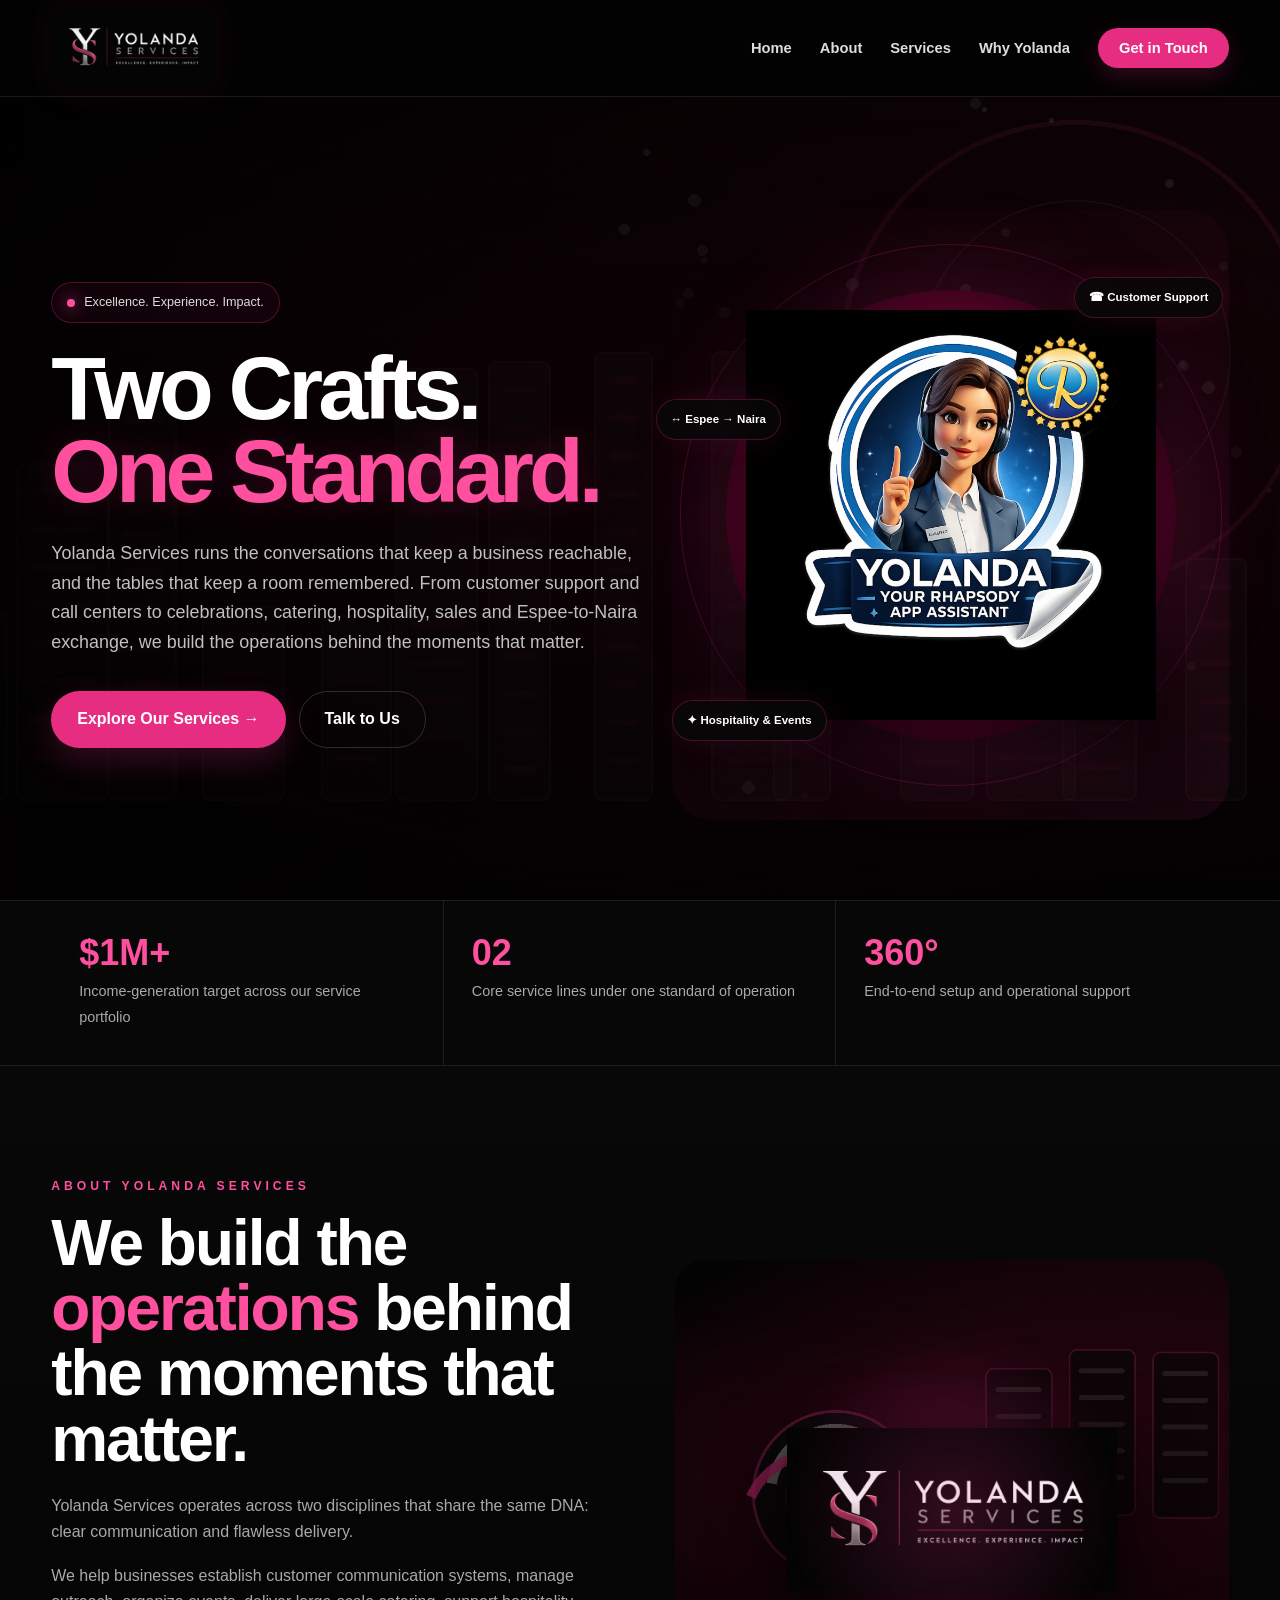
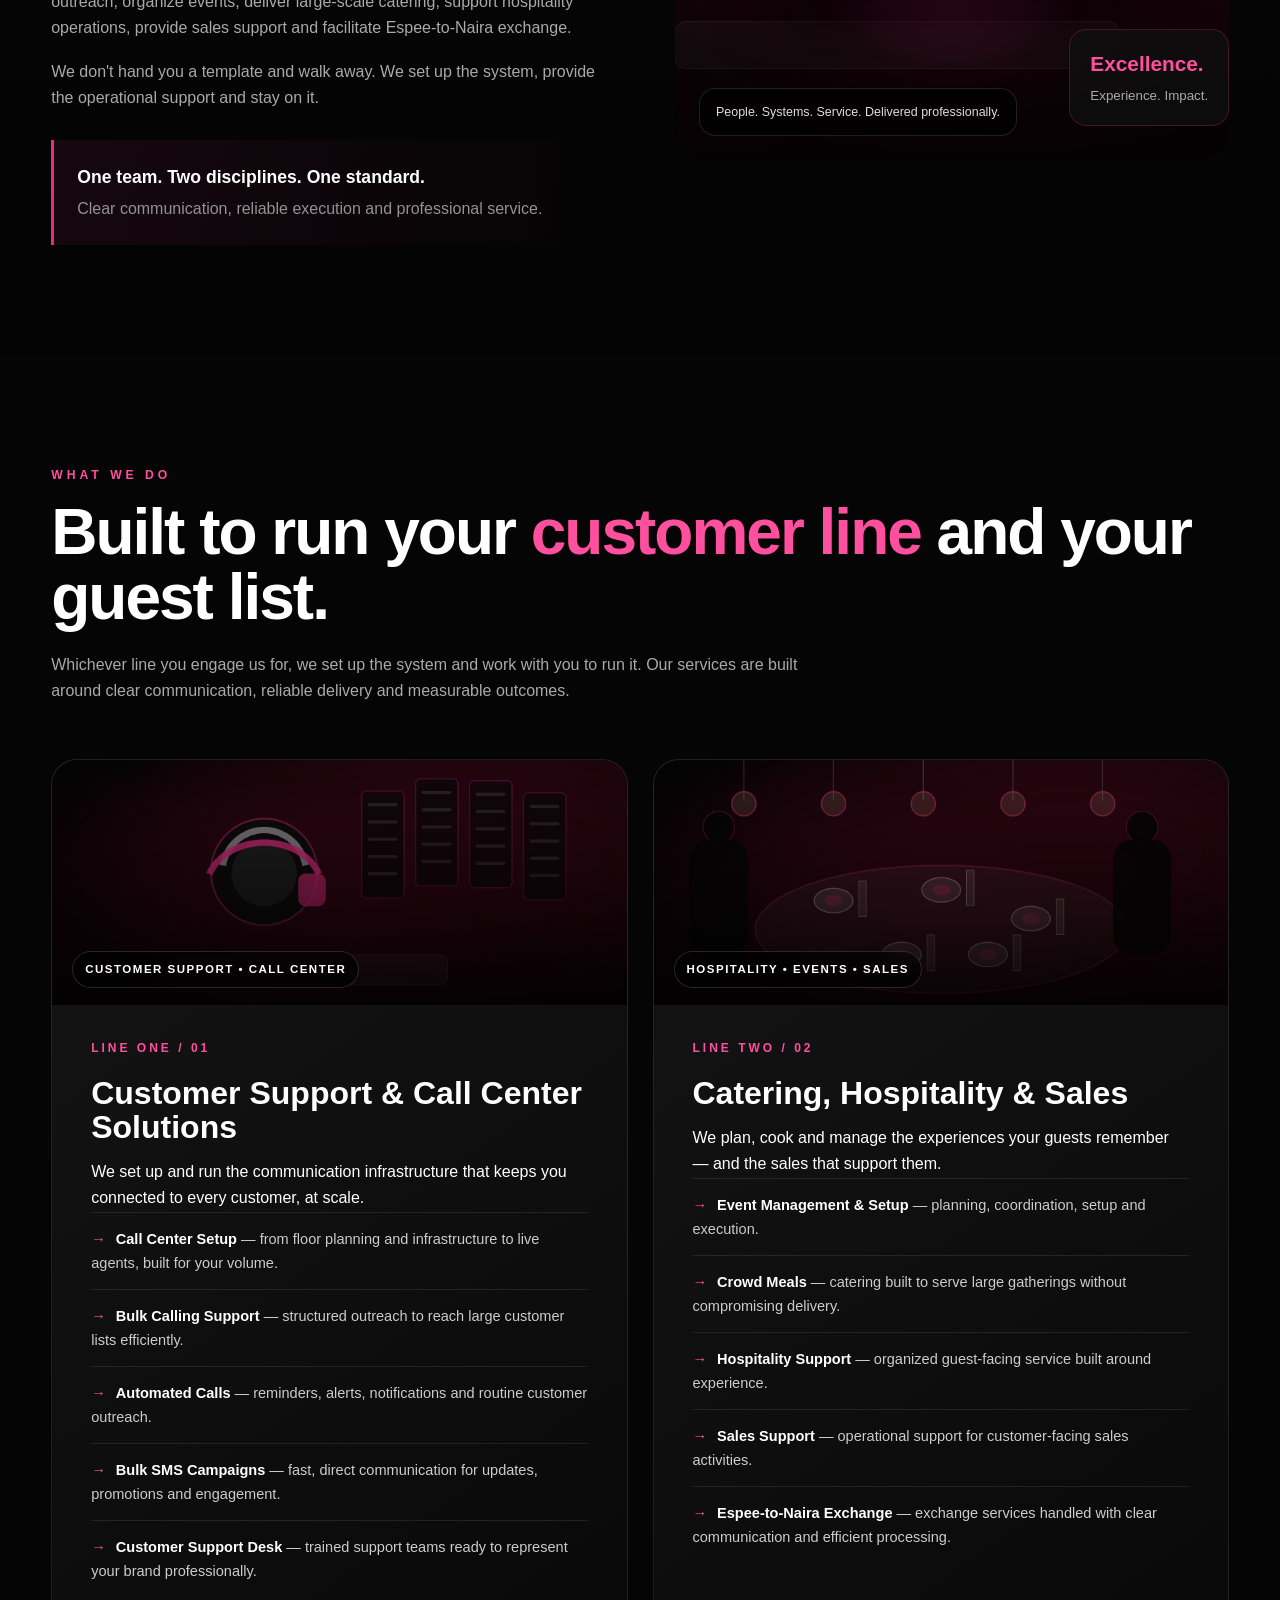
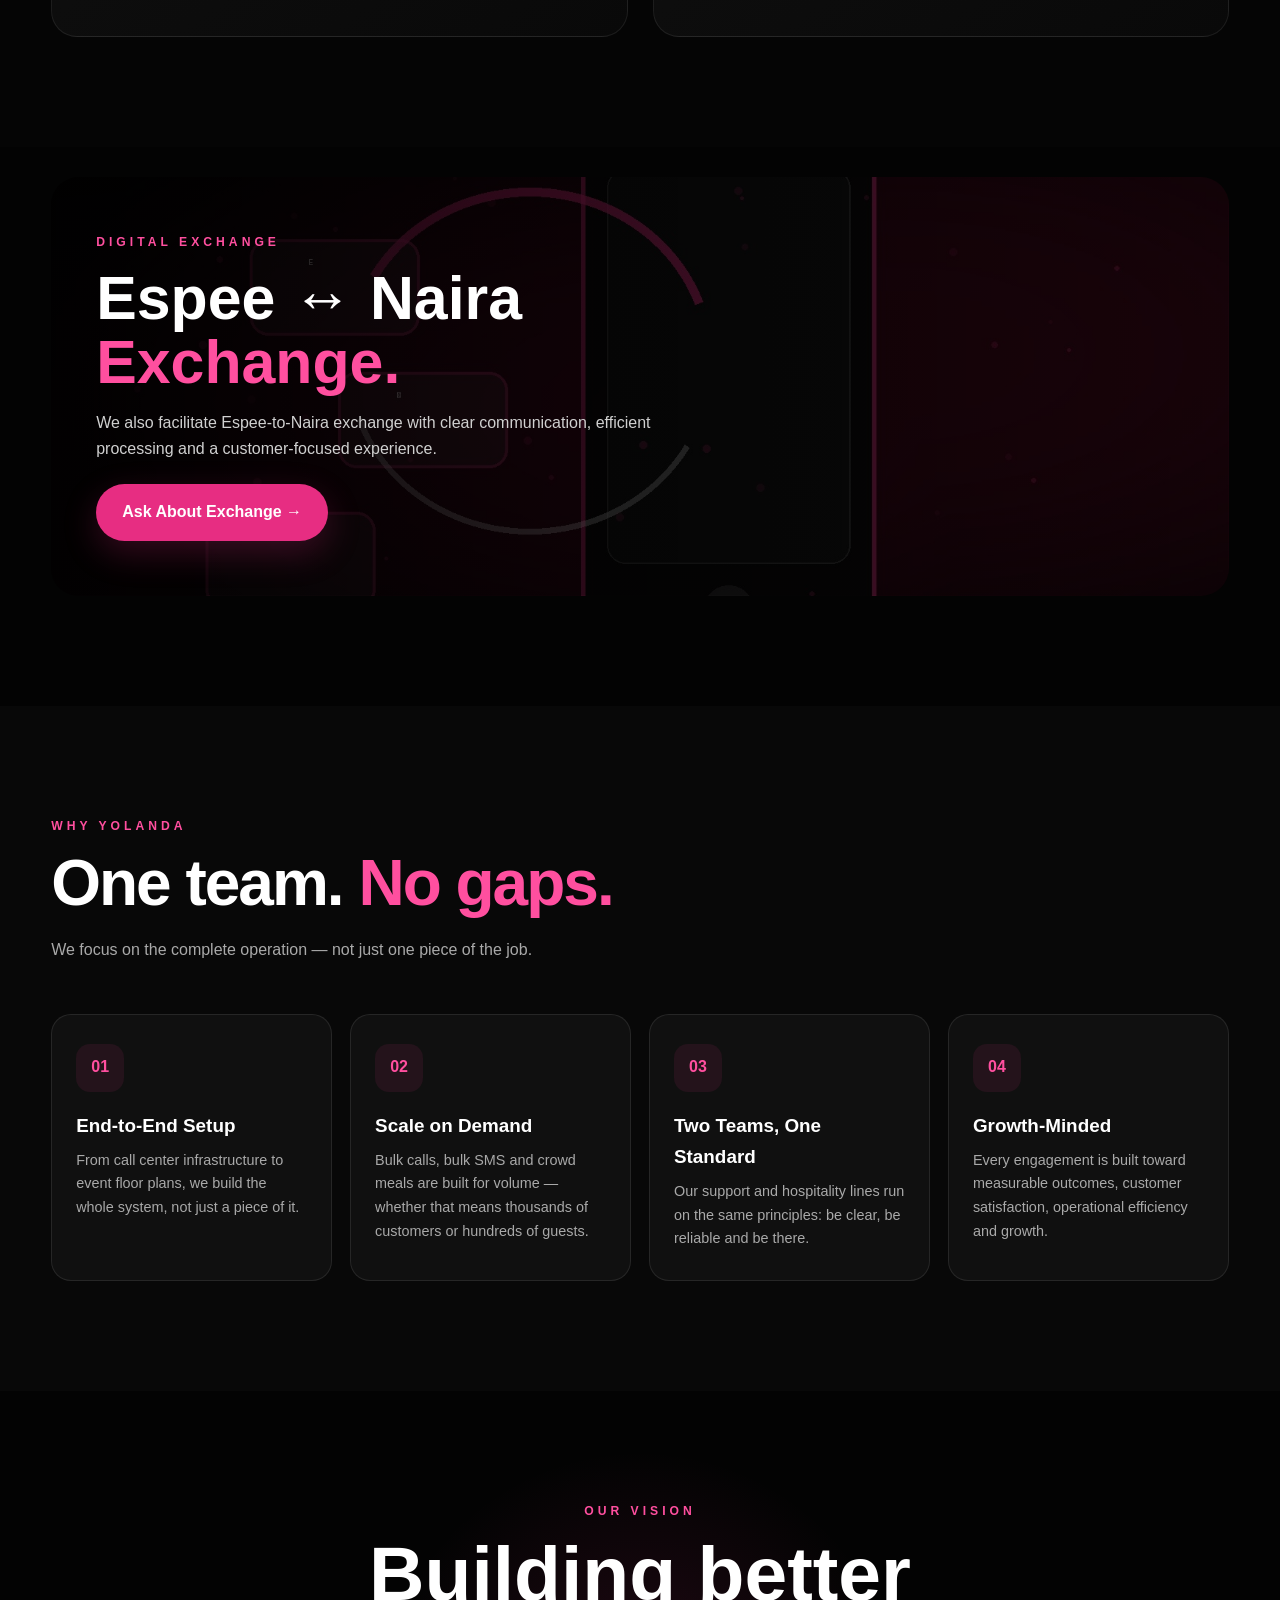
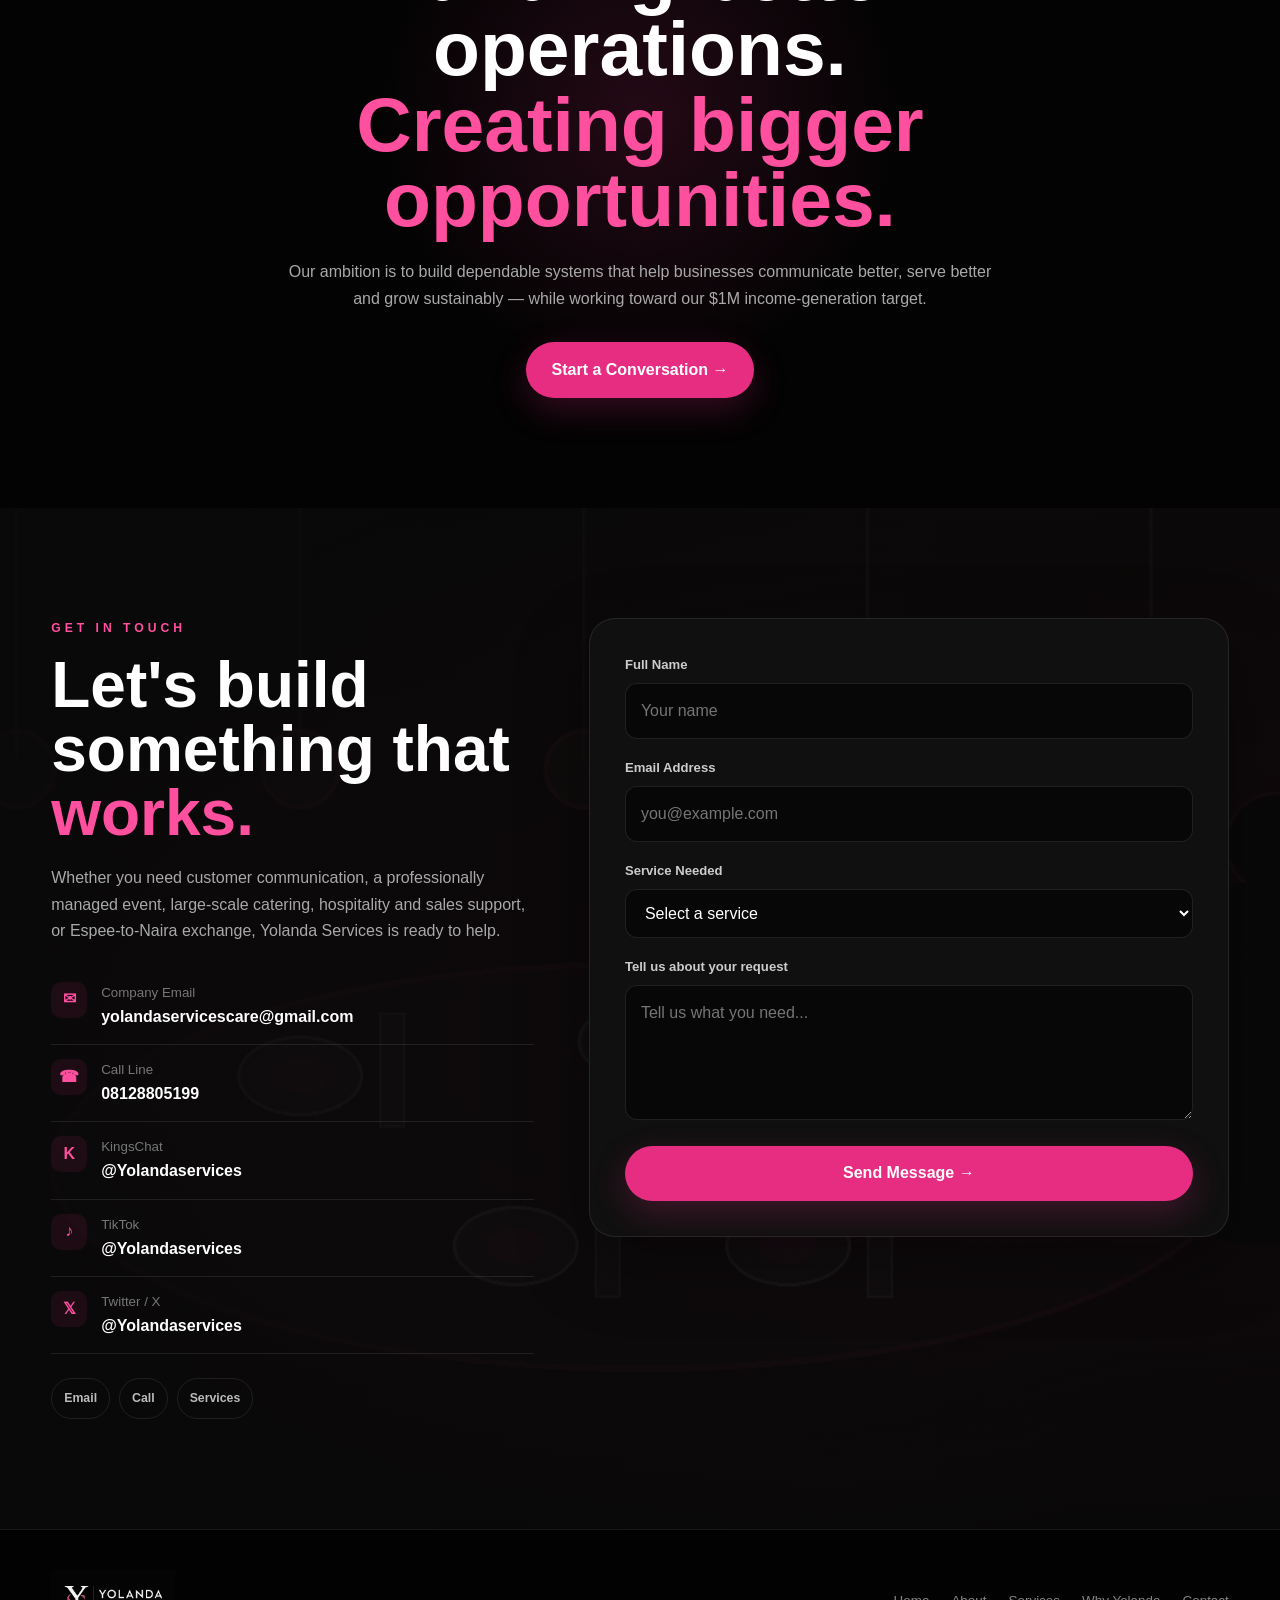
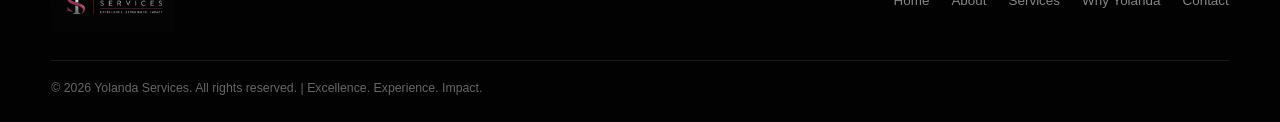
==== commit 188c09ee: "Add files via upload" ====
--- a/index.html
+++ b/index.html
@@ -342,6 +342,95 @@
   .about-visual{min-height:390px}
   .about-logo{width:280px}
 }
+
+/* ===== FUSED HUMAN-RELATABLE VISUAL DESIGN ===== */
+.hero {
+  position:relative;
+  isolation:isolate;
+  min-height:100vh;
+  background-image:
+    linear-gradient(90deg,rgba(0,0,0,.84) 0%,rgba(0,0,0,.70) 45%,rgba(0,0,0,.56) 100%),
+    url("[data-uri]");
+  background-size:cover;
+  background-position:center;
+  background-repeat:no-repeat;
+}
+.hero::before {
+  content:"";
+  position:absolute;inset:0;z-index:-1;
+  background:linear-gradient(180deg,rgba(0,0,0,.18),rgba(0,0,0,.42));
+}
+.hero-grid { position:relative;z-index:1; }
+.hero-art {
+  border-radius:40px;
+  background:linear-gradient(135deg,rgba(0,0,0,.06),rgba(231,45,130,.08));
+}
+.service-card { padding:0;overflow:hidden; }
+.service-image {
+  height:245px;
+  background-size:cover;
+  background-position:center;
+  background-repeat:no-repeat;
+  position:relative;
+}
+.service-image::after {
+  content:"";position:absolute;inset:0;
+  background:linear-gradient(180deg,rgba(0,0,0,.08),rgba(0,0,0,.82));
+}
+.service-image .image-label {
+  position:absolute;z-index:2;left:20px;bottom:17px;
+  padding:8px 12px;border-radius:20px;
+  color:#fff;font-size:.72rem;font-weight:900;letter-spacing:1.5px;
+  text-transform:uppercase;background:rgba(0,0,0,.62);
+  border:1px solid rgba(255,255,255,.15);
+  backdrop-filter:blur(8px);
+}
+.service-card .service-content { padding:34px 39px 39px; }
+.about-visual {
+  min-height:500px;
+  border-radius:30px;
+  overflow:hidden;
+  background-image:
+    linear-gradient(180deg,rgba(0,0,0,.15),rgba(0,0,0,.72)),
+    url("[data-uri]");
+  background-size:cover;
+  background-position:center;
+}
+.about-visual::after {
+  content:"";position:absolute;inset:0;pointer-events:none;
+  background:radial-gradient(circle at center,rgba(231,45,130,.20),transparent 45%);
+}
+.visual-caption {
+  position:absolute;left:24px;bottom:24px;z-index:5;
+  padding:13px 16px;border-radius:16px;
+  background:rgba(0,0,0,.70);border:1px solid rgba(255,255,255,.12);
+  backdrop-filter:blur(12px);color:#ddd;font-size:.78rem;
+}
+.exchange-banner {
+  position:relative;overflow:hidden;border-radius:28px;min-height:310px;
+  display:flex;align-items:center;
+  background-image:
+    linear-gradient(90deg,rgba(0,0,0,.90),rgba(0,0,0,.48)),
+    url("[data-uri]");
+  background-size:cover;background-position:center;
+}
+.contact {
+  background:
+    linear-gradient(90deg,rgba(9,9,9,.96),rgba(9,9,9,.86)),
+    url("[data-uri]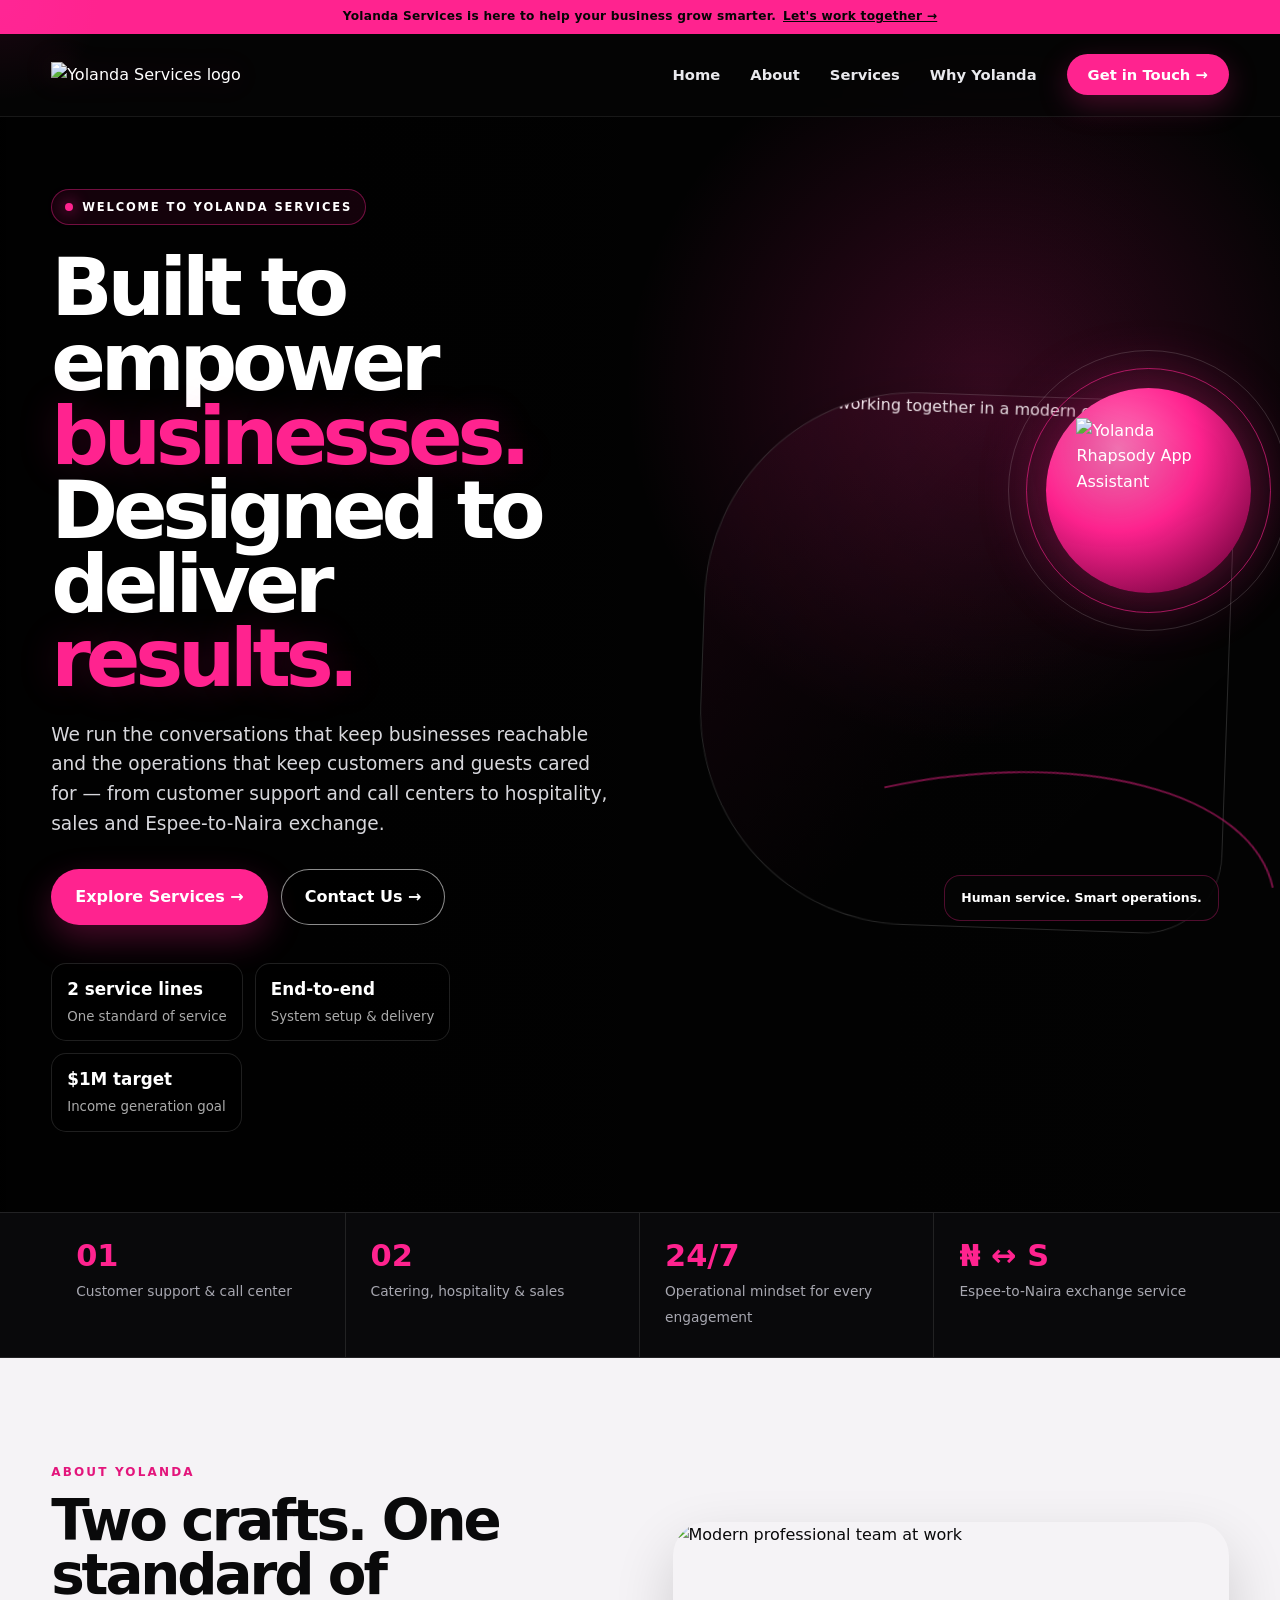
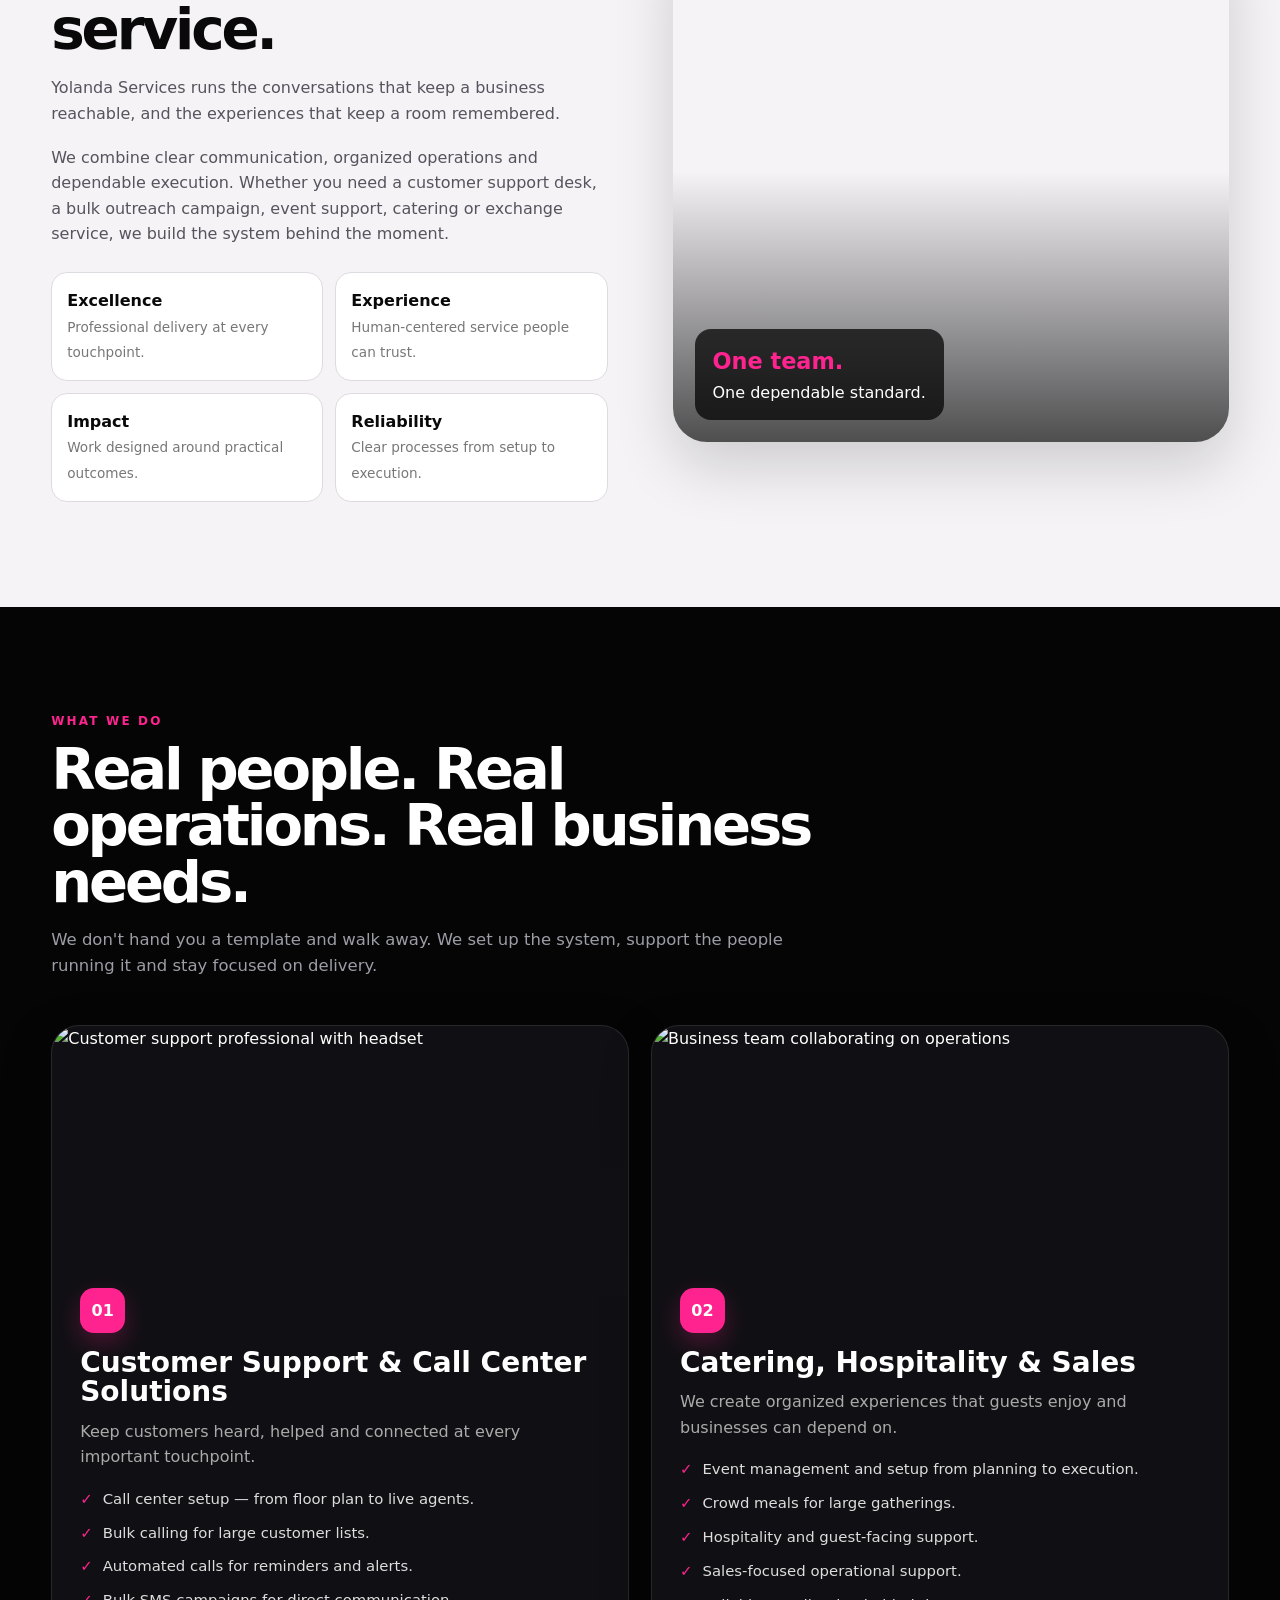
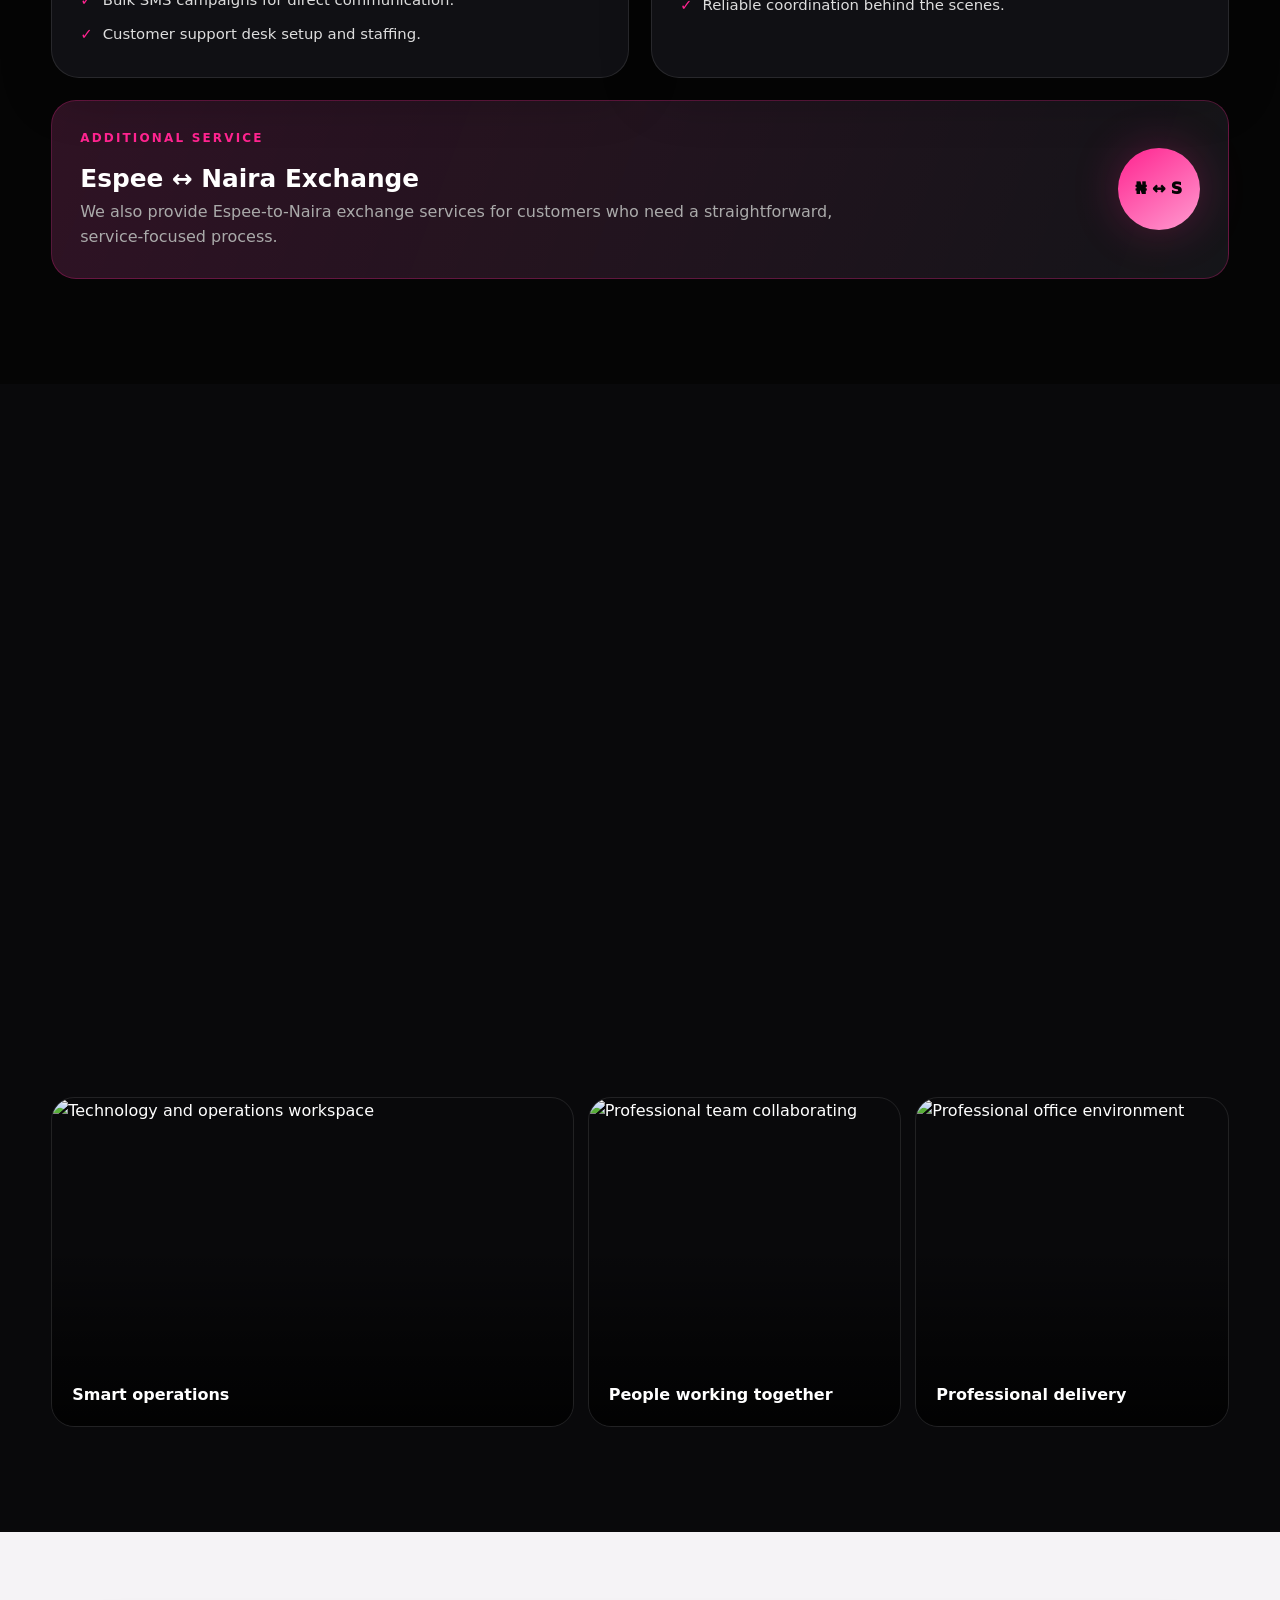
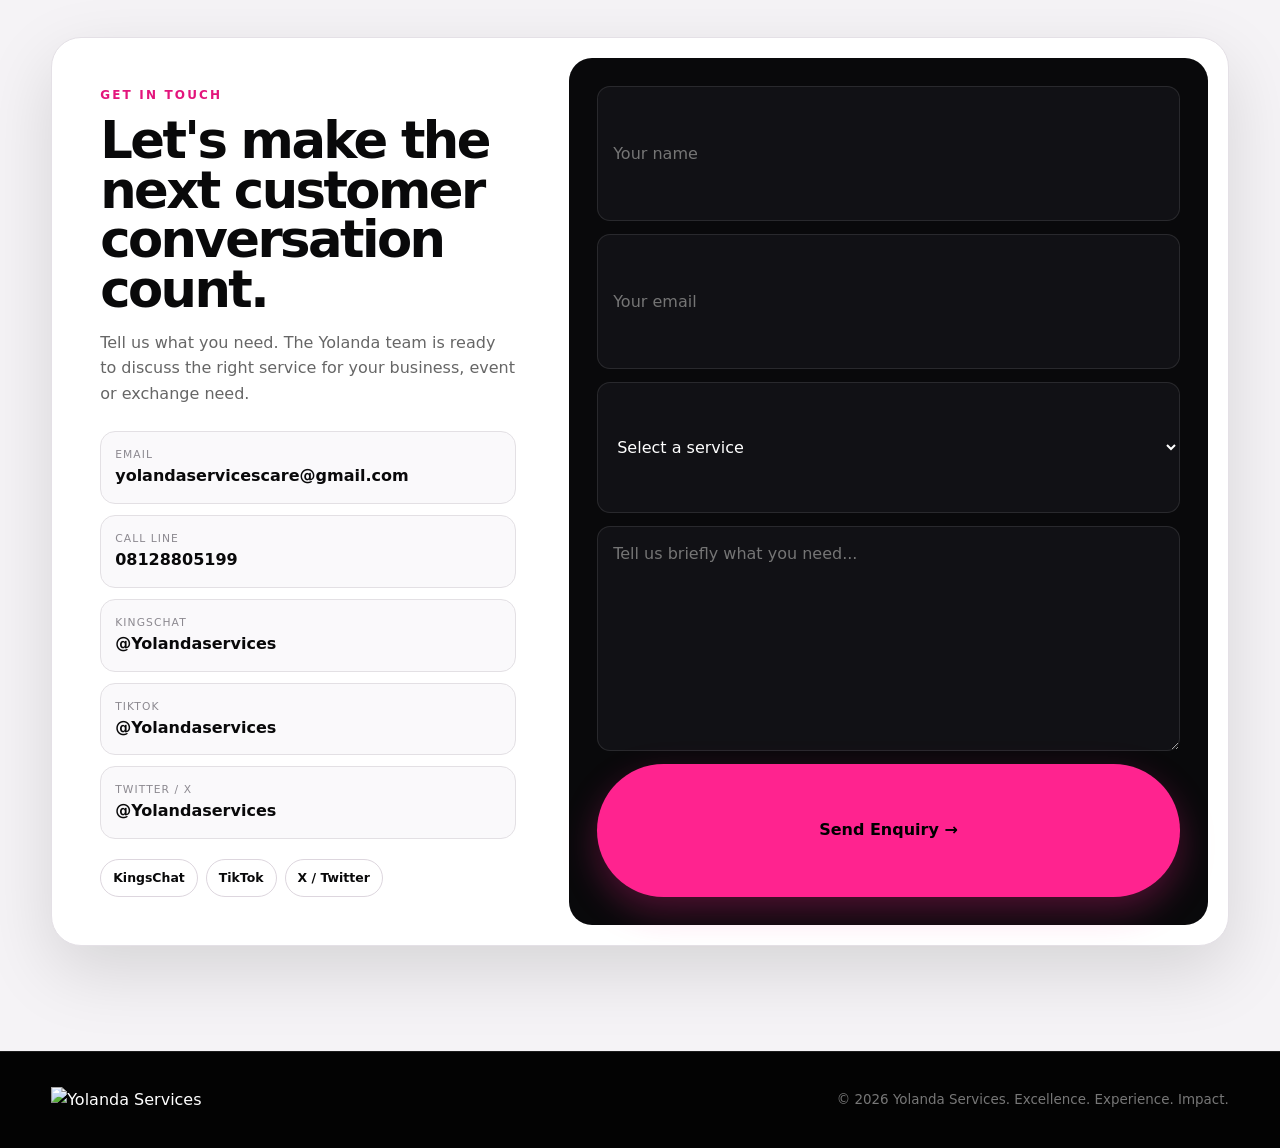
==== commit c9ccff67: "Add files via upload" ====
--- a/index.html
+++ b/index.html
@@ -3,725 +3,76 @@
 <head>
 <meta charset="UTF-8">
 <meta name="viewport" content="width=device-width, initial-scale=1.0">
+<meta name="description" content="Yolanda Services — customer support, call center solutions, catering, hospitality, sales and Espee-to-Naira exchange.">
 <title>Yolanda Services | Excellence. Experience. Impact.</title>
-<meta name="description" content="Yolanda Services provides customer support, call center solutions, event management, catering, hospitality, sales and Espee-to-Naira exchange services.">
-
 <style>
-:root{
-  --black:#030303;
-  --black2:#080808;
-  --card:#111111;
-  --pink:#e72d82;
-  --pink2:#ff4f9f;
-  --white:#fff;
-  --muted:#a9a9a9;
-  --line:rgba(255,255,255,.09);
-  --max:1200px;
-}
-*{margin:0;padding:0;box-sizing:border-box}
-html{scroll-behavior:smooth}
-body{
-  background:var(--black);
-  color:var(--white);
-  font-family:Arial,Helvetica,sans-serif;
-  line-height:1.65;
-  overflow-x:hidden;
-}
-body:after{
-  content:"";
-  position:fixed;
-  width:420px;height:420px;border-radius:50%;
-  background:radial-gradient(circle,rgba(231,45,130,.07),transparent 68%);
-  top:-150px;right:-130px;
-  pointer-events:none;
-  z-index:-1;
-}
-a{text-decoration:none;color:inherit}
-img{max-width:100%;display:block}
-button,input,select,textarea{font:inherit}
-.container{width:min(92%,var(--max));margin:auto}
-.section{padding:110px 0;position:relative}
-.label{
-  color:var(--pink2);font-size:.76rem;font-weight:900;
-  letter-spacing:4px;text-transform:uppercase;margin-bottom:15px
-}
-.pink{color:var(--pink2)}
-.reveal{opacity:0;transform:translateY(40px);transition:opacity .8s ease,transform .8s ease}
-.reveal.show{opacity:1;transform:none}
-
-/* NAVIGATION */
-header{
-  position:fixed;left:0;top:0;width:100%;z-index:1000;
-  background:rgba(3,3,3,.84);
-  backdrop-filter:blur(18px);
-  border-bottom:1px solid var(--line)
-}
-.nav{height:96px;display:flex;align-items:center;justify-content:space-between}
-.company-logo{
-  width:205px;height:82px;object-fit:contain;
-  object-position:left center;
-  transition:.35s;
-  filter:drop-shadow(0 0 15px rgba(231,45,130,.08))
-}
-.company-logo:hover{transform:scale(1.025)}
-.navlinks{display:flex;align-items:center;gap:28px;list-style:none}
-.navlinks a{font-size:.92rem;font-weight:700;color:#ddd;transition:.3s}
-.navlinks a:hover{color:var(--pink2)}
-.nav-cta{
-  padding:12px 21px;border-radius:30px;
-  background:var(--pink);color:#fff!important;
-  box-shadow:0 9px 25px rgba(231,45,130,.2)
-}
-.menu{display:none;background:none;border:0;color:#fff;font-size:29px}
-
+:root{--pink:#ff238f;--pink2:#ff63b4;--black:#050505;--ink:#0a0a0c;--soft:#f5f3f6;--white:#fff;--muted:#9d9da7;--line:rgba(255,255,255,.1);--shadow:0 30px 80px rgba(0,0,0,.35);--max:1240px}
+*{box-sizing:border-box;margin:0;padding:0}html{scroll-behavior:smooth}body{font-family:Inter,system-ui,-apple-system,BlinkMacSystemFont,"Segoe UI",sans-serif;background:var(--black);color:#fff;line-height:1.6;overflow-x:hidden}a{text-decoration:none;color:inherit}img{display:block;max-width:100%}button,input,textarea,select{font:inherit}
+.container{width:min(92%,var(--max));margin:auto}.pink{color:var(--pink)}
+/* TOP BAR + NAV */
+.topbar{height:34px;background:var(--pink);color:#050505;font-size:.76rem;font-weight:800;display:flex;align-items:center;justify-content:center;letter-spacing:.02em}.topbar a{text-decoration:underline;margin-left:7px}
+header{position:fixed;top:34px;left:0;right:0;z-index:1000;background:rgba(5,5,5,.82);backdrop-filter:blur(18px);border-bottom:1px solid rgba(255,255,255,.08);transition:.35s}header.scrolled{top:0;background:rgba(5,5,5,.95);box-shadow:0 15px 40px rgba(0,0,0,.4)}
+.nav{height:82px;display:flex;align-items:center;justify-content:space-between;gap:25px}.brand{display:flex;align-items:center}.brand img{width:210px;max-height:66px;object-fit:contain;filter:drop-shadow(0 0 14px rgba(255,35,143,.15));transition:.3s}.brand:hover img{transform:scale(1.025)}
+.navlinks{display:flex;align-items:center;gap:30px;list-style:none}.navlinks a{color:#e9e9ed;font-size:.92rem;font-weight:700;position:relative;transition:.3s}.navlinks a:not(.cta)::after{content:"";position:absolute;left:0;bottom:-9px;width:0;height:2px;background:var(--pink);transition:.3s}.navlinks a:hover{color:var(--pink)}.navlinks a:hover::after{width:100%}.cta{background:var(--pink);padding:12px 21px;border-radius:999px;color:#fff!important;box-shadow:0 10px 30px rgba(255,35,143,.25)}.cta:hover{transform:translateY(-3px);box-shadow:0 15px 35px rgba(255,35,143,.38)}.menu{display:none;width:45px;height:45px;border:1px solid var(--line);border-radius:12px;background:#151518;color:#fff;font-size:24px}
 /* HERO */
-.hero{
-  min-height:100vh;padding-top:130px;display:flex;align-items:center;
-  overflow:hidden;
-  background:
-    radial-gradient(circle at 73% 45%,rgba(231,45,130,.16),transparent 28%),
-    radial-gradient(circle at 8% 80%,rgba(231,45,130,.07),transparent 25%),
-    var(--black)
-}
-.hero-grid{
-  display:grid;grid-template-columns:1.03fr .97fr;gap:30px;align-items:center
-}
-.hero-copy{z-index:2}
-.hero-badge{
-  display:inline-flex;gap:9px;align-items:center;
-  padding:9px 15px;border:1px solid rgba(231,45,130,.3);
-  border-radius:30px;background:rgba(231,45,130,.06);
-  color:#ddd;font-size:.79rem;margin-bottom:24px;
-  animation:drop .8s ease both
-}
-.hero-badge i{
-  width:8px;height:8px;background:var(--pink2);border-radius:50%;
-  box-shadow:0 0 16px var(--pink2);animation:pulse 1.5s infinite
-}
-.hero h1{
-  font-size:clamp(3.4rem,7vw,6.7rem);
-  line-height:.92;letter-spacing:-5px;margin-bottom:27px;
-  animation:rise .9s .1s ease both
-}
-.hero h1 span{color:var(--pink2);text-shadow:0 0 35px rgba(231,45,130,.22)}
-.hero-copy>p{
-  color:#c0c0c0;max-width:720px;font-size:1.12rem;margin-bottom:34px;
-  animation:rise .9s .25s ease both
-}
-.buttons{display:flex;gap:13px;flex-wrap:wrap;animation:rise .9s .4s ease both}
-.btn{
-  min-height:51px;padding:14px 25px;border-radius:35px;
-  display:inline-flex;align-items:center;justify-content:center;
-  font-weight:850;transition:.35s;border:1px solid transparent
-}
-.btn-primary{
-  background:var(--pink);color:#fff;
-  box-shadow:0 12px 35px rgba(231,45,130,.22)
-}
-.btn-primary:hover{transform:translateY(-4px);background:var(--pink2);box-shadow:0 18px 50px rgba(231,45,130,.32)}
-.btn-outline{border-color:rgba(255,255,255,.17)}
-.btn-outline:hover{border-color:var(--pink2);color:var(--pink2);transform:translateY(-4px)}
-
-.hero-art{
-  min-height:610px;display:grid;place-items:center;position:relative
-}
-.hero-art:before,.hero-art:after{
-  content:"";position:absolute;border-radius:50%;
-  border:1px solid rgba(231,45,130,.2);
-  animation:spin 14s linear infinite
-}
-.hero-art:before{width:540px;height:540px}
-.hero-art:after{width:420px;height:420px;animation-direction:reverse;animation-duration:10s}
-.pink-orb{
-  width:450px;height:450px;border-radius:50%;
-  background:
-    radial-gradient(circle at 35% 28%,rgba(255,255,255,.16),transparent 15%),
-    radial-gradient(circle,rgba(231,45,130,.88),rgba(116,5,56,.9) 60%,#19020d 100%);
-  box-shadow:0 0 100px rgba(231,45,130,.25),inset 0 0 55px rgba(0,0,0,.35);
-  position:relative;z-index:2;
-  animation:float 5s ease-in-out infinite
-}
-.floating-logo{
-  position:absolute;z-index:3;width:410px;
-  filter:drop-shadow(0 20px 30px rgba(0,0,0,.65));
-  animation:floatLogo 5s 0.3s ease-in-out infinite
-}
-.hero-tag{
-  position:absolute;z-index:5;padding:10px 14px;
-  border:1px solid rgba(231,45,130,.28);background:rgba(8,8,8,.8);
-  backdrop-filter:blur(12px);border-radius:30px;font-size:.72rem;font-weight:800;
-  box-shadow:0 0 30px rgba(231,45,130,.1)
-}
-.tag1{top:11%;right:1%;animation:float 4s infinite}
-.tag2{bottom:13%;left:0;animation:float 4.7s .5s infinite}
-.tag3{top:31%;left:-3%;animation:float 5s 1s infinite}
-
+.hero{min-height:100vh;padding:155px 0 80px;position:relative;overflow:hidden;background:linear-gradient(90deg,rgba(0,0,0,.9) 0%,rgba(0,0,0,.72) 44%,rgba(0,0,0,.45) 100%),url('assets/hero-banner.jpg') center/cover no-repeat;isolation:isolate}.hero:before{content:"";position:absolute;inset:0;background:radial-gradient(circle at 77% 30%,rgba(255,35,143,.2),transparent 28%);pointer-events:none}.hero-grid{display:grid;grid-template-columns:1fr 1fr;align-items:center;gap:45px;min-height:calc(100vh - 235px)}
+.hero-copy{position:relative;z-index:3}.eyebrow{display:inline-flex;align-items:center;gap:9px;padding:8px 13px;border:1px solid rgba(255,35,143,.4);background:rgba(255,35,143,.08);border-radius:999px;text-transform:uppercase;letter-spacing:.16em;font-size:.72rem;font-weight:900;color:#fff;animation:up .8s both}.eyebrow i{width:8px;height:8px;border-radius:50%;background:var(--pink);box-shadow:0 0 16px var(--pink);animation:pulse 1.6s infinite}
+.hero h1{font-size:clamp(3.3rem,6.3vw,6.8rem);line-height:.92;letter-spacing:-.065em;margin:25px 0 24px;max-width:750px;animation:up .9s .08s both}.hero h1 span{color:var(--pink);text-shadow:0 0 40px rgba(255,35,143,.18)}.hero p{max-width:650px;color:#d7d7dc;font-size:clamp(1rem,1.5vw,1.16rem);animation:up .9s .18s both}.actions{display:flex;gap:13px;flex-wrap:wrap;margin-top:31px;animation:up .9s .28s both}.btn{display:inline-flex;align-items:center;justify-content:center;gap:8px;padding:14px 23px;border-radius:999px;border:1px solid transparent;font-weight:850;transition:.3s}.btn-primary{background:var(--pink);box-shadow:0 14px 35px rgba(255,35,143,.28)}.btn-primary:hover{transform:translateY(-4px);background:var(--pink2);box-shadow:0 18px 45px rgba(255,35,143,.4)}.btn-outline{border-color:rgba(255,255,255,.55);background:rgba(0,0,0,.2)}.btn-outline:hover{background:#fff;color:#050505;transform:translateY(-4px)}
+.hero-mini{display:flex;flex-wrap:wrap;gap:12px;margin-top:38px;animation:up .9s .38s both}.mini{padding:12px 15px;border:1px solid rgba(255,255,255,.12);background:rgba(0,0,0,.4);backdrop-filter:blur(10px);border-radius:15px}.mini strong{display:block;color:#fff;font-size:1.05rem}.mini small{color:#aaa}
+.hero-visual{position:relative;min-height:620px;display:grid;place-items:center}.hero-photo{position:absolute;inset:7% 0 7% 7%;border-radius:40% 15% 15% 40%;overflow:hidden;border:1px solid rgba(255,255,255,.15);box-shadow:var(--shadow);transform:rotate(2deg);animation:photoIn 1.1s .2s both}.hero-photo img{width:100%;height:100%;object-fit:cover}.hero-photo:after{content:"";position:absolute;inset:0;background:linear-gradient(135deg,rgba(255,35,143,.08),rgba(0,0,0,.2) 60%,rgba(0,0,0,.55))}
+.float-orb{position:absolute;right:-4%;top:6%;width:205px;height:205px;border-radius:50%;background:radial-gradient(circle at 35% 30%,#ff79bc,var(--pink) 42%,#8b084c 80%);box-shadow:0 0 65px rgba(255,35,143,.42);display:grid;place-items:center;animation:float 5s ease-in-out infinite;z-index:5}.float-orb:before,.float-orb:after{content:"";position:absolute;border:1px solid rgba(255,35,143,.6);border-radius:50%;inset:-20px;animation:spin 12s linear infinite}.float-orb:after{inset:-38px;border-color:rgba(255,255,255,.15);animation-direction:reverse;animation-duration:16s}.float-orb img{width:145px;height:145px;object-fit:contain;filter:drop-shadow(0 15px 20px rgba(0,0,0,.5));position:relative;z-index:2}.float-label{position:absolute;right:10px;bottom:8%;z-index:7;background:rgba(5,5,5,.8);border:1px solid rgba(255,35,143,.3);padding:12px 16px;border-radius:16px;backdrop-filter:blur(12px);font-size:.78rem;font-weight:800;animation:float 4s 1s ease-in-out infinite}.pink-arc{position:absolute;width:360px;height:180px;border:2px solid rgba(255,35,143,.45);border-left:0;border-bottom:0;border-radius:0 100% 0 0;right:-30px;bottom:7%;transform:rotate(-12deg);animation:float 6s 1s ease-in-out infinite}
 /* STATS */
-.stats{background:#070707;border-top:1px solid var(--line);border-bottom:1px solid var(--line)}
-.stats-grid{display:grid;grid-template-columns:repeat(3,1fr)}
-.stat{padding:34px 28px;border-right:1px solid var(--line)}
-.stat:last-child{border:0}
-.stat strong{display:block;color:var(--pink2);font-size:2.25rem;line-height:1;margin-bottom:7px}
-.stat span{color:var(--muted);font-size:.9rem}
-
+.stats{background:#09090b;border-top:1px solid var(--line);border-bottom:1px solid var(--line)}.stats-grid{display:grid;grid-template-columns:repeat(4,1fr)}.stat{padding:28px 25px;border-right:1px solid var(--line)}.stat:last-child{border:0}.stat b{display:block;color:var(--pink);font-size:1.9rem;line-height:1;margin-bottom:7px}.stat span{color:#a7a7b0;font-size:.86rem}
+/* SECTIONS */
+.section{padding:105px 0}.kicker{color:var(--pink);font-size:.75rem;font-weight:900;letter-spacing:.18em;text-transform:uppercase;margin-bottom:11px}.section-head{max-width:790px;margin-bottom:45px}.section-head h2{font-size:clamp(2.3rem,4.5vw,4.5rem);line-height:.98;letter-spacing:-.055em;margin-bottom:16px}.section-head p{color:var(--muted);font-size:1.03rem}
 /* ABOUT */
-.about{background:linear-gradient(180deg,#080808,#030303)}
-.about-grid{display:grid;grid-template-columns:1fr 1fr;gap:70px;align-items:center}
-.about h2,.services h2,.why h2{
-  font-size:clamp(2.35rem,5vw,4.35rem);line-height:1.02;letter-spacing:-2px;margin-bottom:21px
-}
-.about p{color:var(--muted);margin-bottom:17px}
-.quote{
-  margin-top:28px;padding:23px;border-left:3px solid var(--pink);
-  background:linear-gradient(90deg,rgba(231,45,130,.08),transparent);
-  border-radius:0 18px 18px 0
-}
-.quote strong{display:block;font-size:1.1rem;margin-bottom:4px}
-.quote span{color:#929292}
-.about-visual{min-height:480px;position:relative;display:grid;place-items:center}
-.about-visual:before{
-  content:"";position:absolute;width:390px;height:390px;border-radius:50%;
-  background:radial-gradient(circle,rgba(231,45,130,.15),transparent 68%);
-  animation:glow 3s infinite
-}
-.about-logo{width:330px;position:relative;filter:drop-shadow(0 20px 35px #000);animation:float 6s infinite}
-.mini-card{
-  position:absolute;right:0;bottom:35px;padding:17px 20px;
-  border:1px solid rgba(231,45,130,.25);background:rgba(15,15,15,.82);
-  backdrop-filter:blur(13px);border-radius:17px
-}
-.mini-card b{display:block;color:var(--pink2);font-size:1.3rem}
-.mini-card small{color:#aaa}
-
+.about{background:var(--soft);color:#09090a}.about-grid{display:grid;grid-template-columns:1fr 1fr;gap:65px;align-items:center}.about .kicker{color:#e3157c}.about h2{font-size:clamp(2.4rem,4.4vw,4.6rem);line-height:.97;letter-spacing:-.055em}.about-copy p{color:#55545d;margin-top:18px;max-width:610px}.about-points{display:grid;grid-template-columns:1fr 1fr;gap:12px;margin-top:25px}.about-point{padding:15px;border:1px solid #dedbe0;border-radius:16px;background:#fff}.about-point b{display:block}.about-point span{color:#777;font-size:.85rem}.about-image{height:520px;border-radius:34px;overflow:hidden;position:relative;box-shadow:0 25px 60px rgba(0,0,0,.16)}.about-image img{width:100%;height:100%;object-fit:cover}.about-image:after{content:"";position:absolute;inset:0;background:linear-gradient(180deg,transparent 48%,rgba(0,0,0,.68))}.about-tag{position:absolute;left:22px;bottom:22px;z-index:2;color:#fff;background:rgba(0,0,0,.72);padding:15px 18px;border-radius:16px;backdrop-filter:blur(10px)}.about-tag strong{color:var(--pink);font-size:1.4rem}
 /* SERVICES */
-.services{background:#050505}
-.service-grid{display:grid;grid-template-columns:repeat(2,1fr);gap:25px}
-.service-card{
-  padding:39px;border-radius:26px;background:linear-gradient(145deg,#151515,#090909);
-  border:1px solid rgba(255,255,255,.08);position:relative;overflow:hidden;
-  transition:.4s
-}
-.service-card:before{
-  content:"";position:absolute;width:230px;height:230px;border-radius:50%;
-  background:rgba(231,45,130,.06);right:-120px;top:-120px;transition:.5s
-}
-.service-card:hover{
-  transform:translateY(-10px);
-  border-color:rgba(231,45,130,.4);
-  box-shadow:0 25px 65px rgba(0,0,0,.5)
-}
-.service-card:hover:before{transform:scale(1.4)}
-.service-num{color:var(--pink2);font-weight:900;letter-spacing:3px;font-size:.75rem;margin-bottom:18px}
-.service-card h3{font-size:2rem;line-height:1.06;margin-bottom:14px}
-.service-card>p{color:var(--muted);margin-bottom:25px}
-.service-list{list-style:none}
-.service-list li{
-  padding:14px 0;border-top:1px solid var(--line);color:#ccc;font-size:.91rem
-}
-.service-list li:before{content:"→";color:var(--pink2);font-weight:900;margin-right:10px}
-.service-list strong{color:#fff}
-
-/* WHY */
-.why{background:#080808}
-.why-grid{display:grid;grid-template-columns:repeat(4,1fr);gap:18px}
-.why-card{
-  padding:29px 24px;background:#101010;border:1px solid var(--line);
-  border-radius:20px;transition:.4s
-}
-.why-card:hover{transform:translateY(-8px);border-color:rgba(231,45,130,.35);box-shadow:0 0 40px rgba(231,45,130,.11)}
-.icon{
-  width:48px;height:48px;display:grid;place-items:center;border-radius:14px;
-  background:rgba(231,45,130,.09);color:var(--pink2);font-weight:900;margin-bottom:18px
-}
-.why-card h3{font-size:1.18rem;margin-bottom:8px}
-.why-card p{color:var(--muted);font-size:.9rem}
-
-/* TARGET */
-.target{
-  text-align:center;
-  background:radial-gradient(circle at 50% 45%,rgba(231,45,130,.14),transparent 35%),#030303
-}
-.target h2{font-size:clamp(2.6rem,6vw,5.3rem);line-height:.98;max-width:900px;margin:0 auto 22px}
-.target h2 span{color:var(--pink2)}
-.target p{color:var(--muted);max-width:720px;margin:0 auto 30px}
-
+.services{background:#050505}.service-grid{display:grid;grid-template-columns:1fr 1fr;gap:22px}.service-card{border:1px solid var(--line);border-radius:28px;overflow:hidden;background:#101014;transition:.45s;box-shadow:0 18px 50px rgba(0,0,0,.25)}.service-card:hover{transform:translateY(-10px);border-color:rgba(255,35,143,.4);box-shadow:0 30px 75px rgba(0,0,0,.45)}.service-image{height:270px;position:relative;overflow:hidden}.service-image img{width:100%;height:100%;object-fit:cover;transition:.7s}.service-card:hover .service-image img{transform:scale(1.08)}.service-image:after{content:"";position:absolute;inset:0;background:linear-gradient(180deg,transparent 35%,#101014 100%)}.service-body{padding:0 28px 30px;margin-top:-8px;position:relative;z-index:2}.num{width:45px;height:45px;border-radius:14px;background:var(--pink);display:grid;place-items:center;font-weight:900;box-shadow:0 10px 25px rgba(255,35,143,.25);margin-bottom:15px}.service-card h3{font-size:1.75rem;line-height:1.05;margin-bottom:12px}.service-card p{color:#aaa;margin-bottom:18px}.list{list-style:none;display:grid;gap:10px}.list li{display:flex;gap:10px;color:#ddd;font-size:.93rem}.list li:before{content:"✓";color:var(--pink);font-weight:900}.exchange{margin-top:22px;padding:28px;border:1px solid rgba(255,35,143,.28);border-radius:25px;background:linear-gradient(110deg,rgba(255,35,143,.13),rgba(255,255,255,.02)),#101014;display:flex;align-items:center;justify-content:space-between;gap:25px}.exchange h3{font-size:1.55rem}.exchange p{color:#aaa;max-width:760px}.exchange-bubble{width:82px;height:82px;flex:none;border-radius:50%;display:grid;place-items:center;background:linear-gradient(145deg,var(--pink),#ff9bd0);color:#050505;font-weight:950;box-shadow:0 0 45px rgba(255,35,143,.25)}
+/* WHY + VISUALS */
+.why{background:#09090b}.why-grid{display:grid;grid-template-columns:repeat(4,1fr);gap:15px}.why-card{padding:27px 22px;background:#111115;border:1px solid var(--line);border-radius:20px;transition:.35s}.why-card:hover{transform:translateY(-8px);border-color:rgba(255,35,143,.35);box-shadow:0 0 35px rgba(255,35,143,.07)}.icon{width:47px;height:47px;border-radius:14px;background:rgba(255,35,143,.1);color:var(--pink);display:grid;place-items:center;font-weight:900;font-size:1.2rem;margin-bottom:16px}.why-card h3{margin-bottom:8px}.why-card p{color:#999;font-size:.9rem}.visuals{padding:20px 0 105px;background:#09090b}.visual-grid{width:min(1240px,92%);margin:auto;display:grid;grid-template-columns:1.25fr .75fr .75fr;gap:14px}.visual{height:330px;border-radius:23px;overflow:hidden;position:relative;border:1px solid var(--line)}.visual img{width:100%;height:100%;object-fit:cover;transition:.6s}.visual:hover img{transform:scale(1.06)}.visual:after{content:"";position:absolute;inset:0;background:linear-gradient(180deg,transparent 45%,rgba(0,0,0,.82))}.visual span{position:absolute;left:20px;bottom:18px;z-index:2;font-weight:850}
 /* CONTACT */
-.contact{background:#090909}
-.contact-grid{display:grid;grid-template-columns:.86fr 1.14fr;gap:55px;align-items:start}
-.contact h2{font-size:clamp(2.5rem,5vw,4.2rem);line-height:1;margin-bottom:20px}
-.contact-info>p{color:var(--muted);margin-bottom:23px}
-.contact-list{list-style:none}
-.contact-list li{
-  display:flex;gap:14px;padding:14px 0;border-bottom:1px solid var(--line)
-}
-.contact-icon{
-  width:36px;height:36px;flex:none;display:grid;place-items:center;
-  border-radius:10px;background:rgba(231,45,130,.09);color:var(--pink2);font-weight:900
-}
-.contact-list small{display:block;color:#777}
-.contact-list a{font-weight:750;word-break:break-word}
-.contact-list a:hover{color:var(--pink2)}
-.socials{display:flex;gap:9px;flex-wrap:wrap;margin-top:24px}
-.socials a{
-  border:1px solid var(--line);border-radius:25px;padding:9px 12px;
-  color:#bbb;font-size:.77rem;font-weight:750;transition:.3s
-}
-.socials a:hover{border-color:var(--pink2);color:var(--pink2);transform:translateY(-3px)}
-.form{
-  padding:35px;background:#101010;border:1px solid var(--line);
-  border-radius:26px;box-shadow:0 25px 70px rgba(0,0,0,.35)
-}
-.field{margin-bottom:18px}
-.field label{display:block;color:#ccc;font-size:.82rem;font-weight:700;margin-bottom:7px}
-.field input,.field select,.field textarea{
-  width:100%;background:#070707;color:#fff;border:1px solid rgba(255,255,255,.1);
-  border-radius:12px;padding:14px 15px;outline:none;transition:.3s
-}
-.field input:focus,.field select:focus,.field textarea:focus{
-  border-color:var(--pink2);box-shadow:0 0 0 3px rgba(231,45,130,.07)
-}
-.field textarea{min-height:135px;resize:vertical}
-.submit{width:100%;border:0;cursor:pointer}
-
-/* FOOTER */
-footer{background:#020202;border-top:1px solid var(--line);padding:40px 0 24px}
-.footer-top{display:flex;align-items:center;justify-content:space-between;gap:30px;margin-bottom:28px}
-.footer-logo{width:185px;height:62px;object-fit:contain;object-position:left center}
-.footer-links{display:flex;gap:22px;flex-wrap:wrap}
-.footer-links a{color:#858585;font-size:.84rem;transition:.3s}
-.footer-links a:hover{color:var(--pink2)}
-.copy{border-top:1px solid var(--line);padding-top:17px;color:#666;font-size:.77rem}
-
-/* ANIMATIONS */
-@keyframes rise{from{opacity:0;transform:translateY(28px)}to{opacity:1;transform:none}}
-@keyframes drop{from{opacity:0;transform:translateY(-18px)}to{opacity:1;transform:none}}
-@keyframes float{0%,100%{transform:translateY(0)}50%{transform:translateY(-15px)}}
-@keyframes floatLogo{0%,100%{transform:translateY(0) rotate(-1deg)}50%{transform:translateY(-13px) rotate(1deg)}}
-@keyframes pulse{0%,100%{transform:scale(1);opacity:1}50%{transform:scale(1.45);opacity:.55}}
-@keyframes glow{0%,100%{opacity:.55;transform:scale(1)}50%{opacity:1;transform:scale(1.1)}}
-@keyframes spin{to{transform:rotate(360deg)}}
-
-/* RESPONSIVE */
-@media(max-width:1050px){
-  .navlinks{gap:17px}
-  .hero-grid{grid-template-columns:1fr}
-  .hero-copy{text-align:center}
-  .hero-copy>p{margin-left:auto;margin-right:auto}
-  .buttons{justify-content:center}
-  .hero-art{min-height:500px}
-  .about-grid,.contact-grid{grid-template-columns:1fr}
-  .why-grid{grid-template-columns:repeat(2,1fr)}
-}
-@media(max-width:800px){
-  .nav{height:82px}
-  .company-logo{width:180px;height:72px}
-  .menu{display:block}
-  .navlinks{
-    display:none;position:absolute;top:82px;left:0;width:100%;
-    padding:24px;background:#080808;border-bottom:1px solid var(--line);
-    flex-direction:column;align-items:flex-start
-  }
-  .navlinks.open{display:flex}
-  .stats-grid,.service-grid{grid-template-columns:1fr}
-  .stat{border-right:0;border-bottom:1px solid var(--line)}
-  .footer-top{flex-direction:column;align-items:flex-start}
-}
-@media(max-width:560px){
-  .section{padding:78px 0}
-  .hero{padding-top:105px}
-  .hero h1{font-size:3.25rem;letter-spacing:-3px}
-  .hero-art{min-height:385px}
-  .pink-orb{width:300px;height:300px}
-  .floating-logo{width:285px}
-  .hero-art:before{width:350px;height:350px}
-  .hero-art:after{width:270px;height:270px}
-  .hero-tag{font-size:.64rem;padding:8px 10px}
-  .tag1{right:0}.tag2{left:0}.tag3{left:0;top:18%}
-  .why-grid{grid-template-columns:1fr}
-  .service-card,.form{padding:27px}
-  .about-visual{min-height:390px}
-  .about-logo{width:280px}
-}
-
-/* ===== FUSED HUMAN-RELATABLE VISUAL DESIGN ===== */
-.hero {
-  position:relative;
-  isolation:isolate;
-  min-height:100vh;
-  background-image:
-    linear-gradient(90deg,rgba(0,0,0,.84) 0%,rgba(0,0,0,.70) 45%,rgba(0,0,0,.56) 100%),
-    url("[data-uri]");
-  background-size:cover;
-  background-position:center;
-  background-repeat:no-repeat;
-}
-.hero::before {
-  content:"";
-  position:absolute;inset:0;z-index:-1;
-  background:linear-gradient(180deg,rgba(0,0,0,.18),rgba(0,0,0,.42));
-}
-.hero-grid { position:relative;z-index:1; }
-.hero-art {
-  border-radius:40px;
-  background:linear-gradient(135deg,rgba(0,0,0,.06),rgba(231,45,130,.08));
-}
-.service-card { padding:0;overflow:hidden; }
-.service-image {
-  height:245px;
-  background-size:cover;
-  background-position:center;
-  background-repeat:no-repeat;
-  position:relative;
-}
-.service-image::after {
-  content:"";position:absolute;inset:0;
-  background:linear-gradient(180deg,rgba(0,0,0,.08),rgba(0,0,0,.82));
-}
-.service-image .image-label {
-  position:absolute;z-index:2;left:20px;bottom:17px;
-  padding:8px 12px;border-radius:20px;
-  color:#fff;font-size:.72rem;font-weight:900;letter-spacing:1.5px;
-  text-transform:uppercase;background:rgba(0,0,0,.62);
-  border:1px solid rgba(255,255,255,.15);
-  backdrop-filter:blur(8px);
-}
-.service-card .service-content { padding:34px 39px 39px; }
-.about-visual {
-  min-height:500px;
-  border-radius:30px;
-  overflow:hidden;
-  background-image:
-    linear-gradient(180deg,rgba(0,0,0,.15),rgba(0,0,0,.72)),
-    url("[data-uri]");
-  background-size:cover;
-  background-position:center;
-}
-.about-visual::after {
-  content:"";position:absolute;inset:0;pointer-events:none;
-  background:radial-gradient(circle at center,rgba(231,45,130,.20),transparent 45%);
-}
-.visual-caption {
-  position:absolute;left:24px;bottom:24px;z-index:5;
-  padding:13px 16px;border-radius:16px;
-  background:rgba(0,0,0,.70);border:1px solid rgba(255,255,255,.12);
-  backdrop-filter:blur(12px);color:#ddd;font-size:.78rem;
-}
-.exchange-banner {
-  position:relative;overflow:hidden;border-radius:28px;min-height:310px;
-  display:flex;align-items:center;
-  background-image:
-    linear-gradient(90deg,rgba(0,0,0,.90),rgba(0,0,0,.48)),
-    url("[data-uri]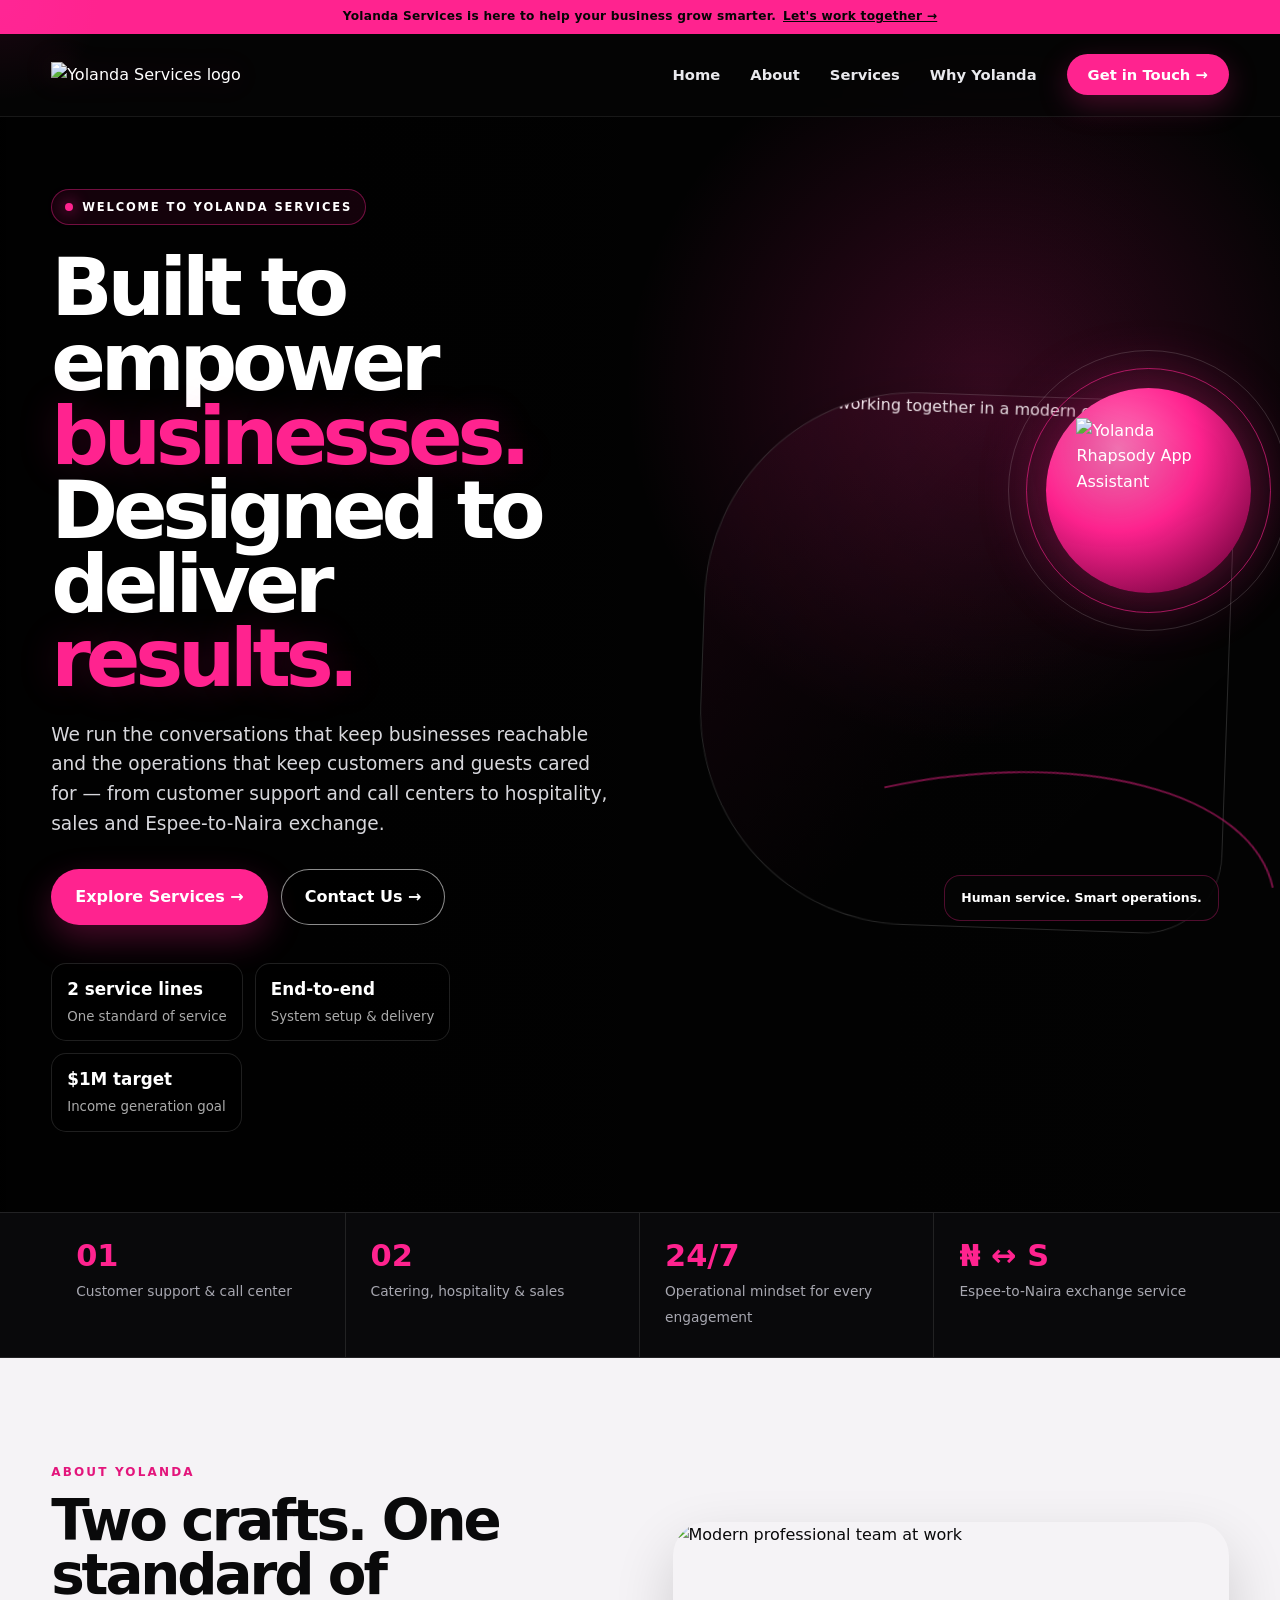
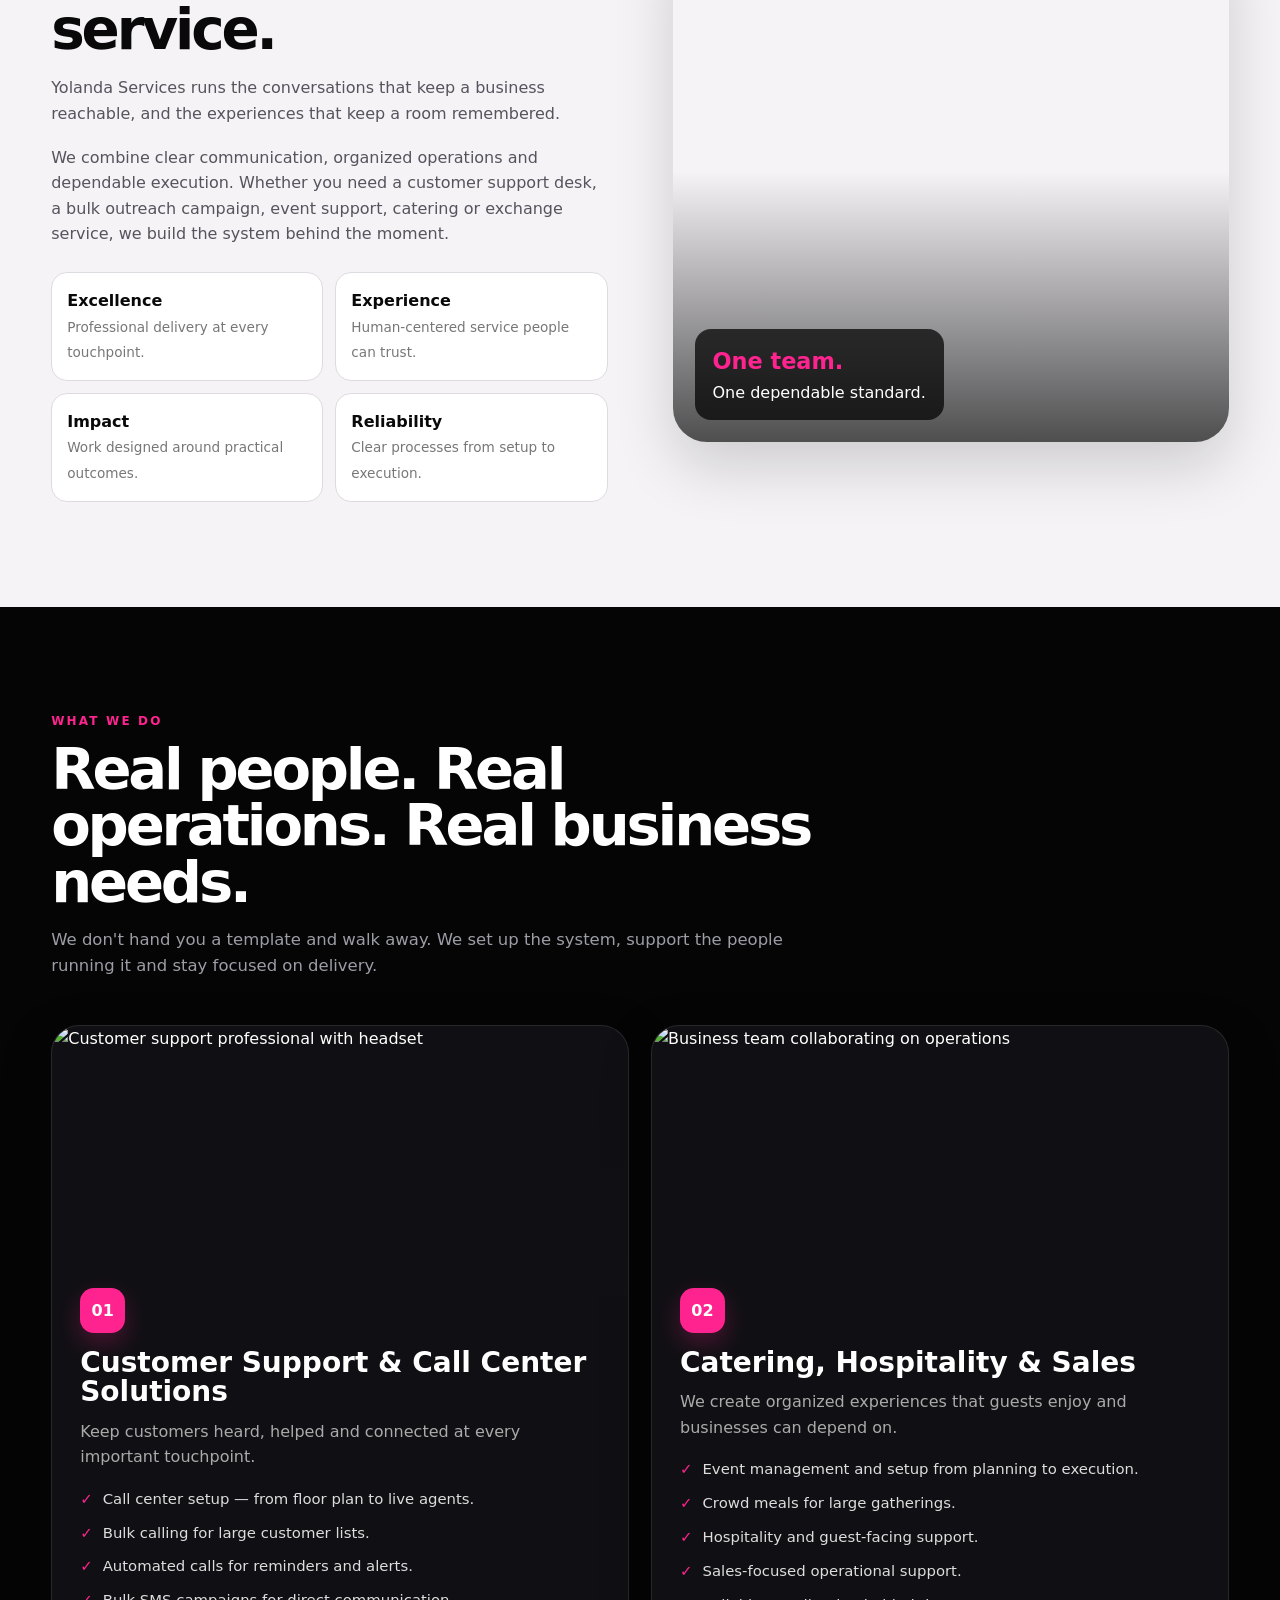
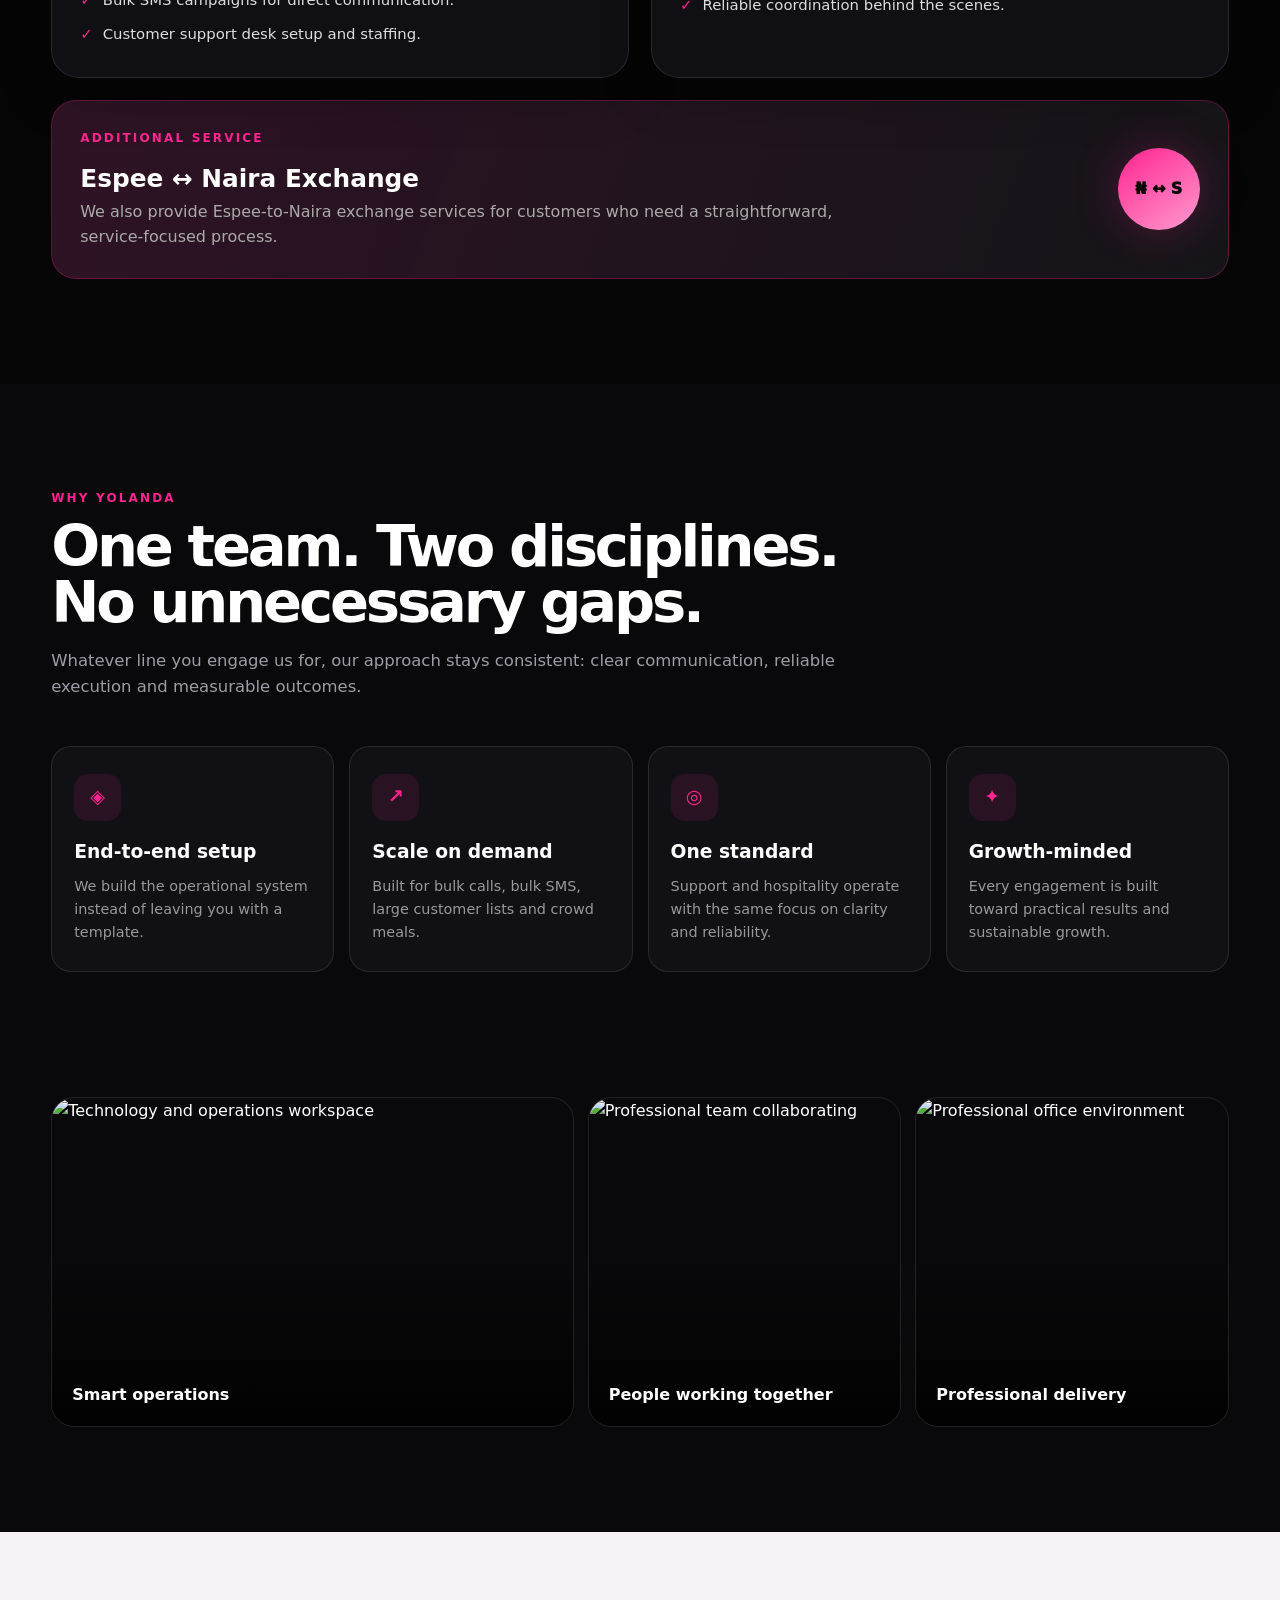
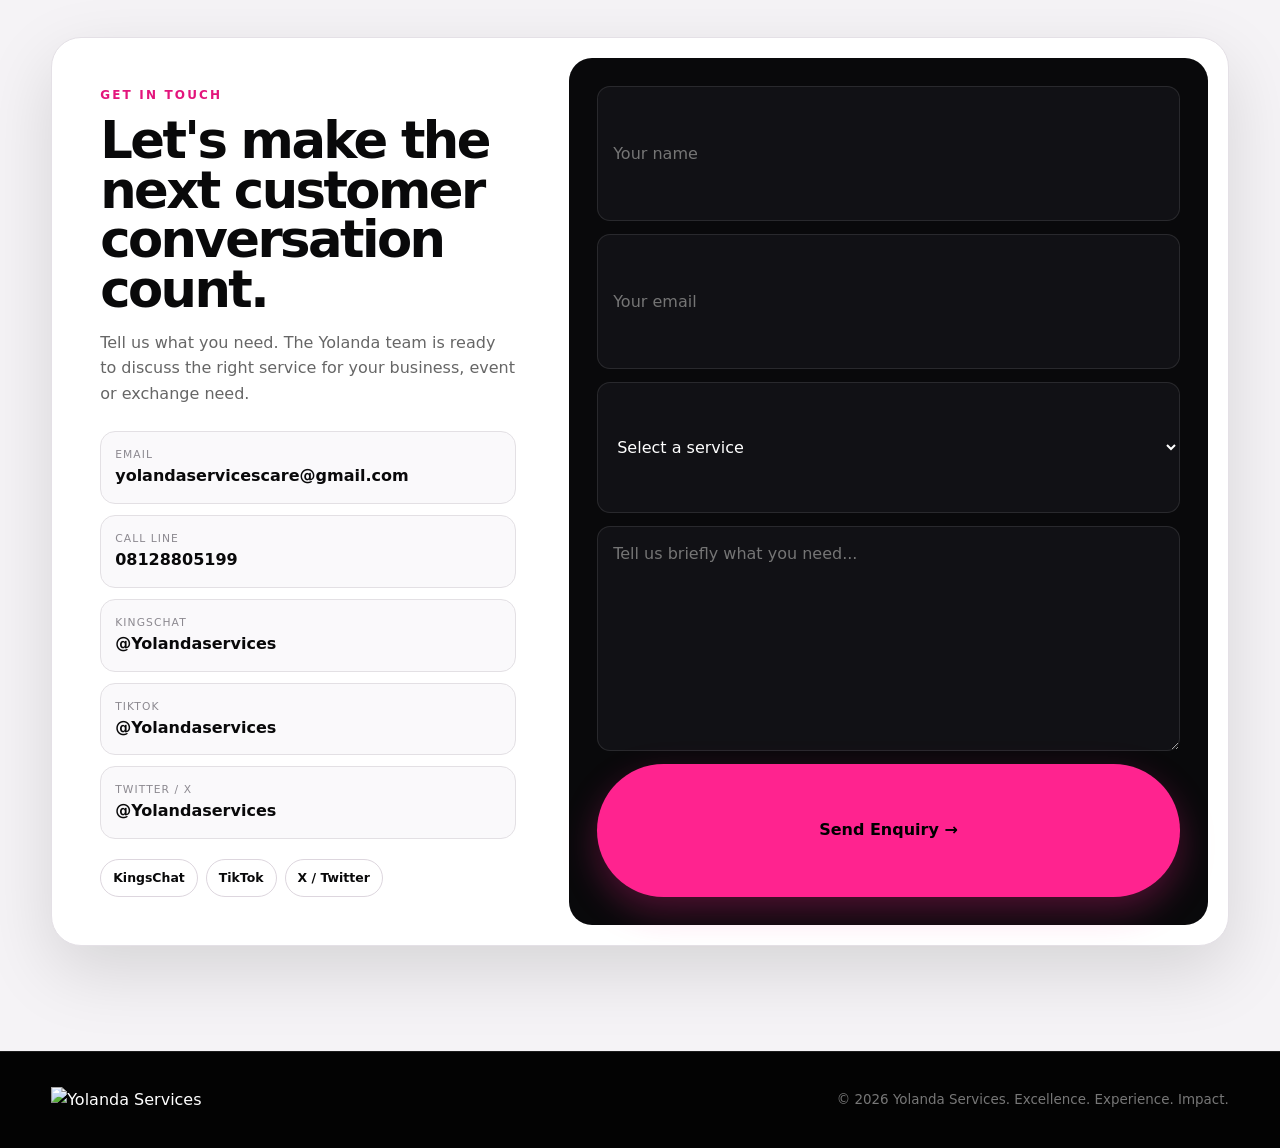
==== commit 6cad1644: "Add files via upload" ====
--- a/index.html
+++ b/index.html
@@ -62,7 +62,7 @@
 <article class="service-card reveal"><div class="service-image"><img src="assets/team-operations.jpg" alt="Business team collaborating on operations"></div><div class="service-body"><div class="num">02</div><h3>Catering, Hospitality & Sales</h3><p>We create organized experiences that guests enjoy and businesses can depend on.</p><ul class="list"><li>Event management and setup from planning to execution.</li><li>Crowd meals for large gatherings.</li><li>Hospitality and guest-facing support.</li><li>Sales-focused operational support.</li><li>Reliable coordination behind the scenes.</li></ul></div></article>
 </div><div class="exchange reveal"><div><div class="kicker">Additional service</div><h3>Espee ↔ Naira Exchange</h3><p>We also provide Espee-to-Naira exchange services for customers who need a straightforward, service-focused process.</p></div><div class="exchange-bubble">₦ ↔ S</div></div></div></section>
 <section class="why" id="why"><div class="container section"><div class="section-head reveal"><div class="kicker">Why Yolanda</div><h2>One team. Two disciplines. No unnecessary gaps.</h2><p>Whatever line you engage us for, our approach stays consistent: clear communication, reliable execution and measurable outcomes.</p></div><div class="why-grid"><article class="why-card reveal"><div class="icon">◈</div><h3>End-to-end setup</h3><p>We build the operational system instead of leaving you with a template.</p></article><article class="why-card reveal"><div class="icon">↗</div><h3>Scale on demand</h3><p>Built for bulk calls, bulk SMS, large customer lists and crowd meals.</p></article><article class="why-card reveal"><div class="icon">◎</div><h3>One standard</h3><p>Support and hospitality operate with the same focus on clarity and reliability.</p></article><article class="why-card reveal"><div class="icon">✦</div><h3>Growth-minded</h3><p>Every engagement is built toward practical results and sustainable growth.</p></article></div></div></section>
-<section class="visuals"><div class="visual-grid"><div class="visual reveal"><img src="assets/technology.jpg" alt="Technology and operations workspace"><span>Smart operations</span></div><div class="visual reveal"><img src="assets/service-team.jpg" alt="Professional team collaborating"><span>People working together</span></div><div class="visual reveal"><img src="assets/modern-office.jpg" alt="Professional office environment"><span>Professional delivery</span></div></div></section>
+<section class="visuals"><div class="visual-grid"><div class="visual reveal"><img src="assets/technology.jpg" alt="Technology and operations workspace"><span>Smart operations</span></div><div class="visual reveal"><img src="assets/team-operations.jpg" alt="Professional team collaborating"><span>People working together</span></div><div class="visual reveal"><img src="assets/modern-office.jpg" alt="Professional office environment"><span>Professional delivery</span></div></div></section>
 <section class="contact" id="contact"><div class="container section"><div class="contact-box reveal"><div class="contact-info"><div class="kicker">Get in touch</div><h2>Let's make the next customer conversation count.</h2><p>Tell us what you need. The Yolanda team is ready to discuss the right service for your business, event or exchange need.</p><div class="contact-list"><div class="contact-item"><small>Email</small><a href="mailto:yolandaservicescare@gmail.com">yolandaservicescare@gmail.com</a></div><div class="contact-item"><small>Call line</small><a href="tel:+2348128805199">08128805199</a></div><div class="contact-item"><small>KingsChat</small><span>@Yolandaservices</span></div><div class="contact-item"><small>TikTok</small><span>@Yolandaservices</span></div><div class="contact-item"><small>Twitter / X</small><span>@Yolandaservices</span></div></div><div class="socials"><a href="#contact">KingsChat</a><a href="#contact">TikTok</a><a href="#contact">X / Twitter</a></div></div><form class="form" id="contactForm"><input name="name" placeholder="Your name" required><input name="email" type="email" placeholder="Your email" required><select name="service" required><option value="">Select a service</option><option>Customer Support / Call Center</option><option>Catering / Hospitality / Events</option><option>Sales Support</option><option>Espee-to-Naira Exchange</option><option>Other</option></select><textarea name="message" placeholder="Tell us briefly what you need..." required></textarea><button class="btn btn-primary" type="submit">Send Enquiry →</button></form></div></div></section>
 </main>
 <footer><div class="footer-inner"><img src="assets/yolanda-logo.png" alt="Yolanda Services"><p>© 2026 Yolanda Services. Excellence. Experience. Impact.</p></div></footer>
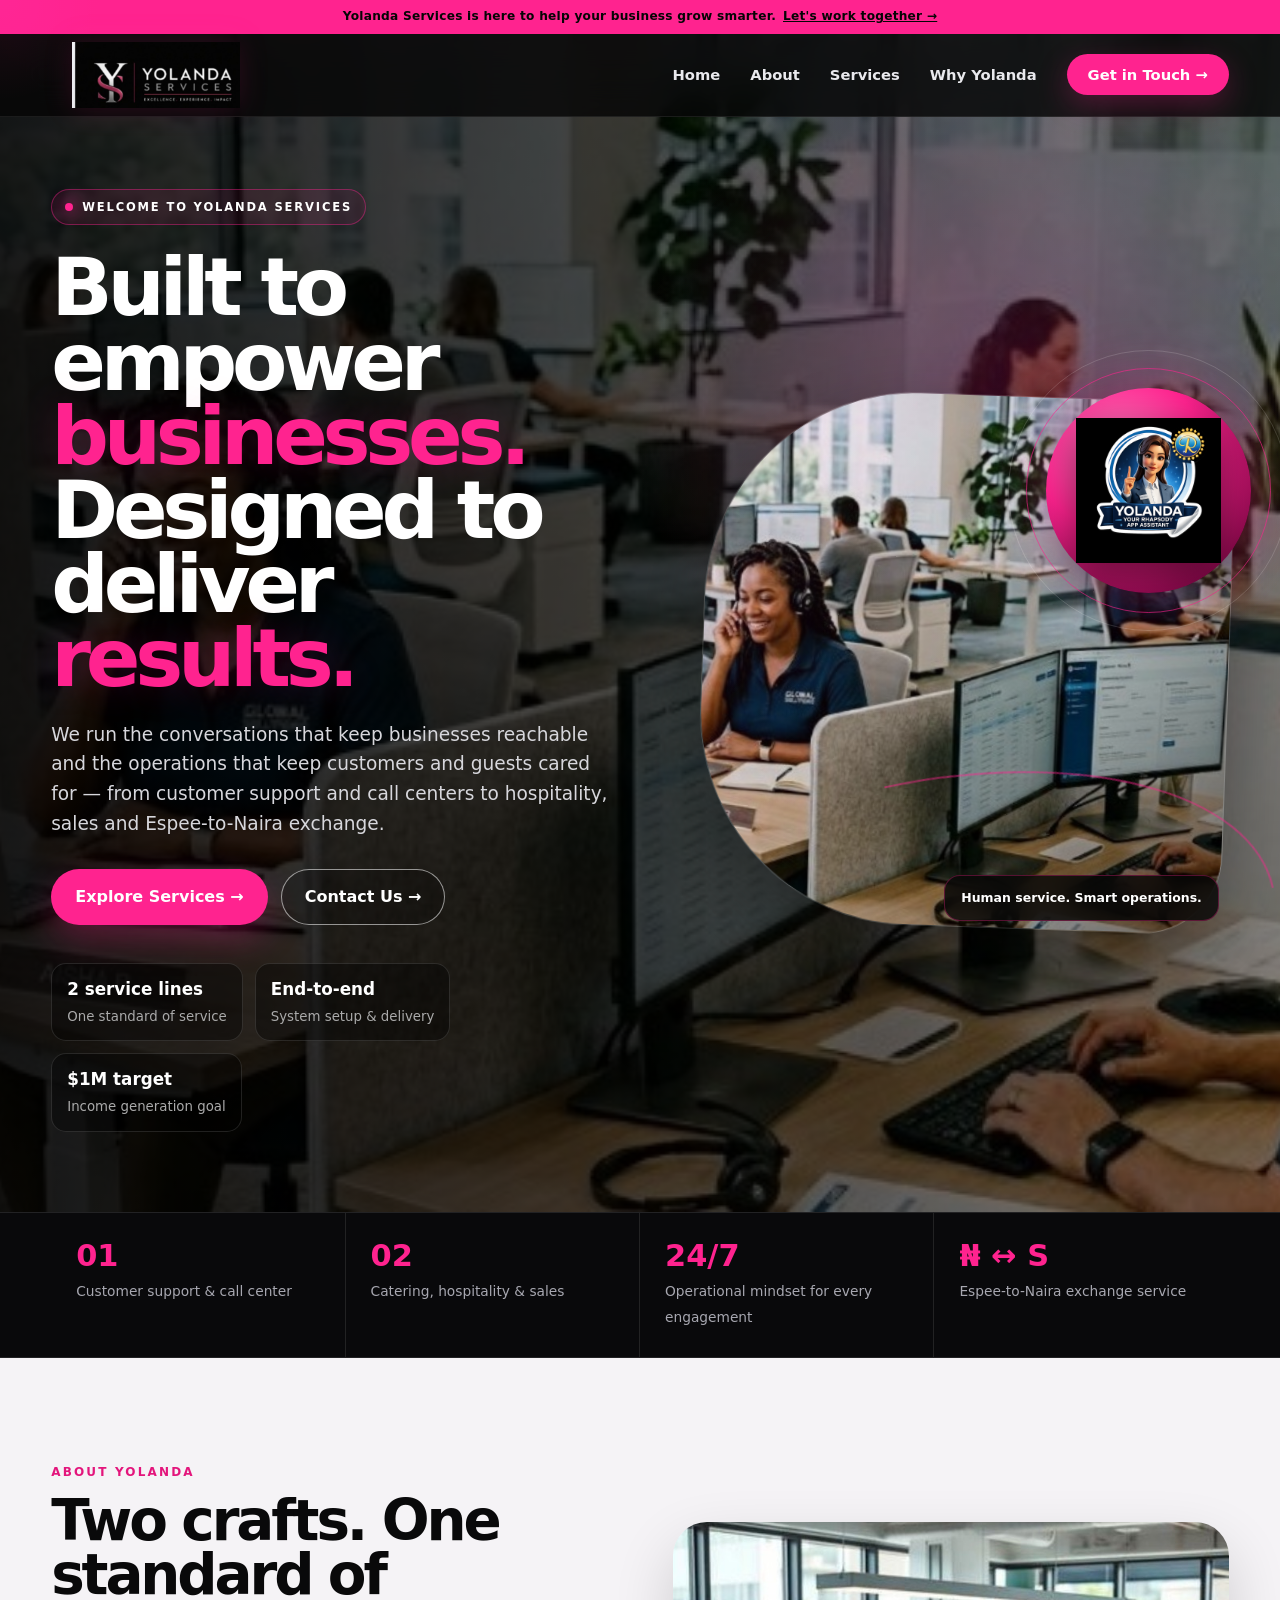
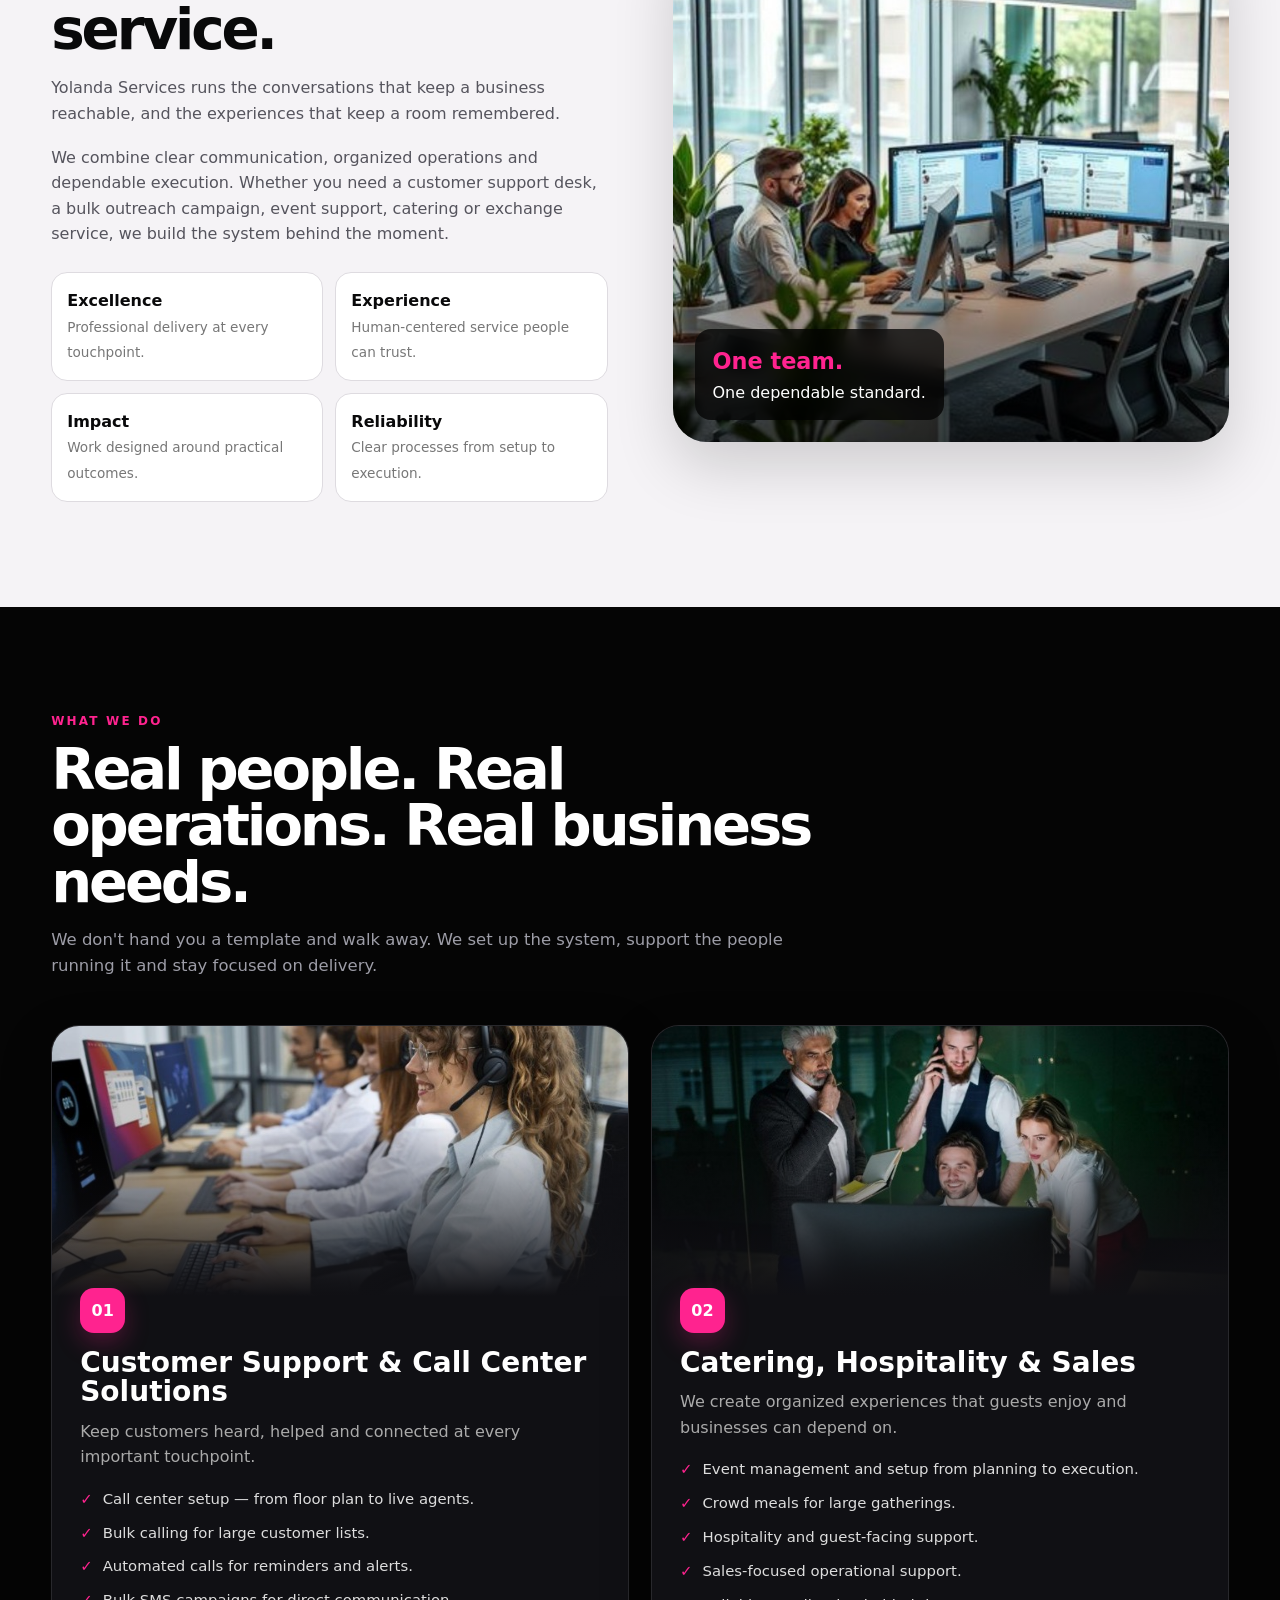
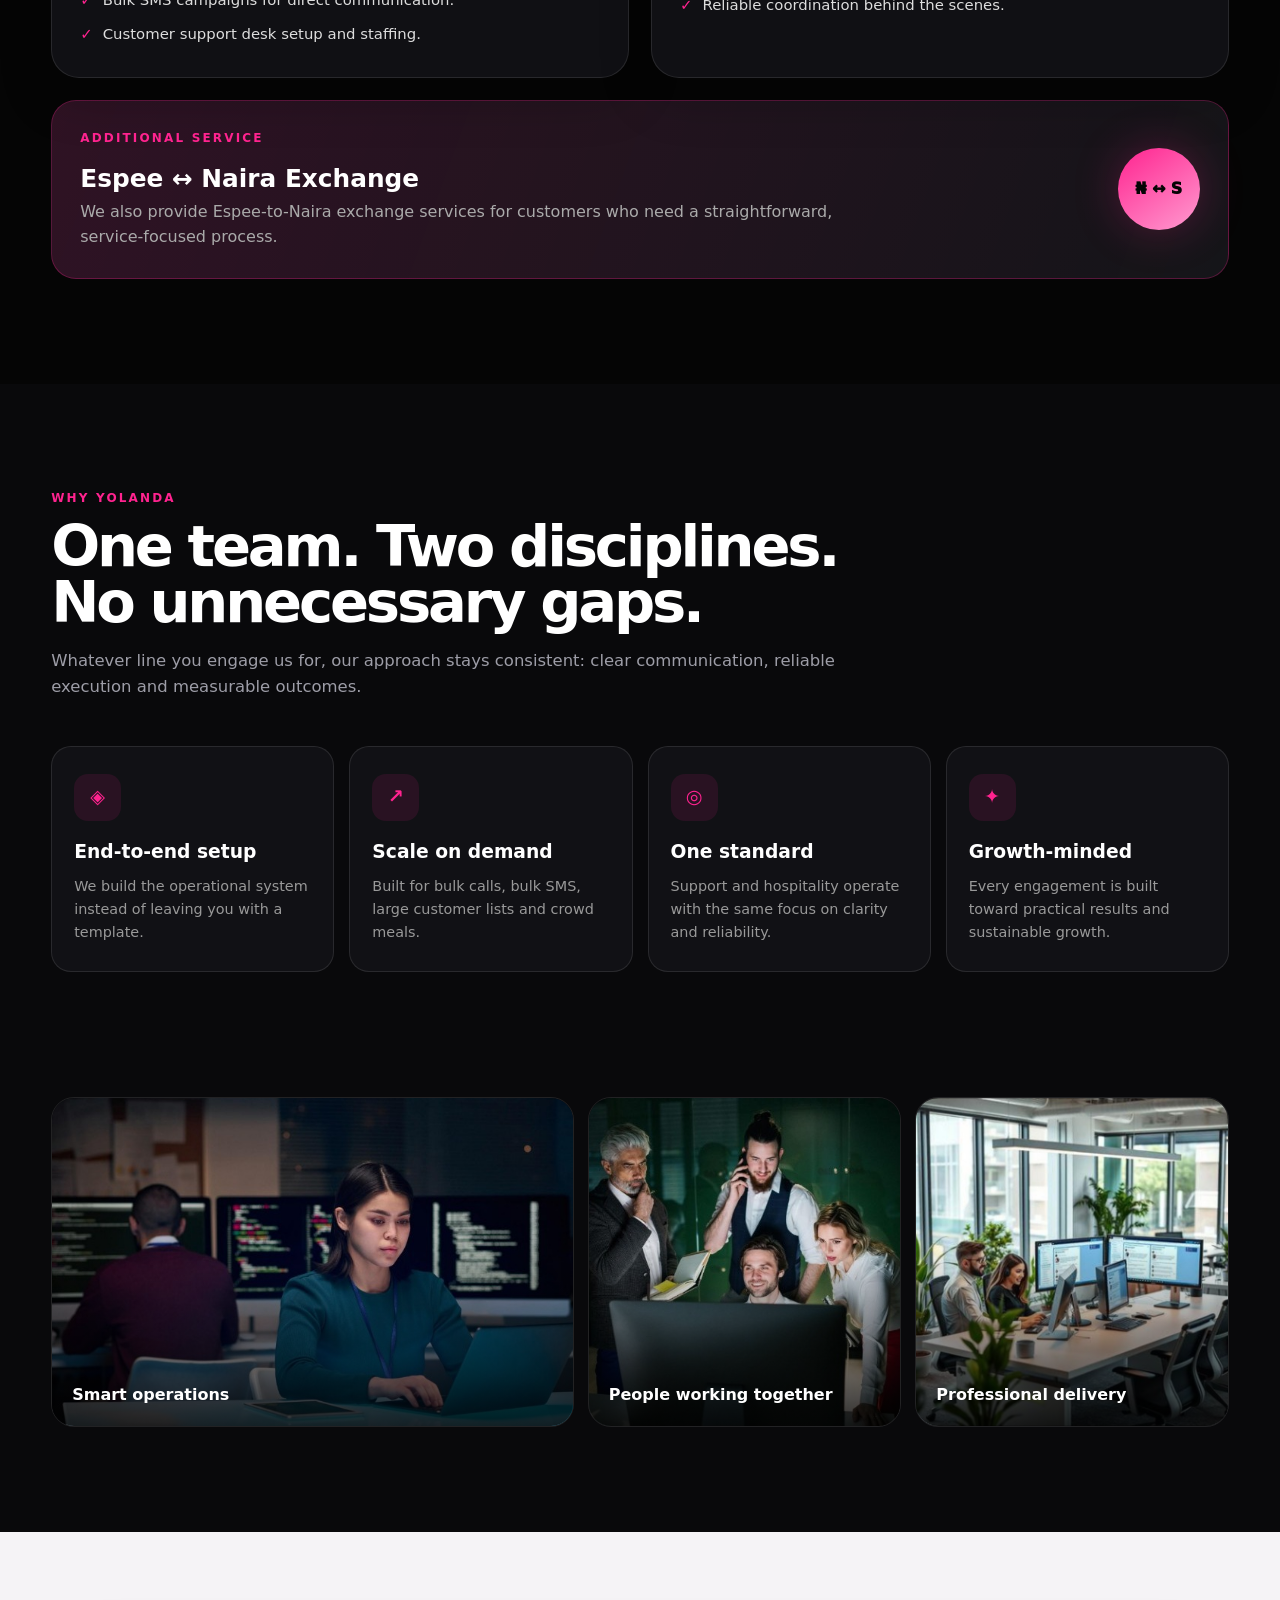
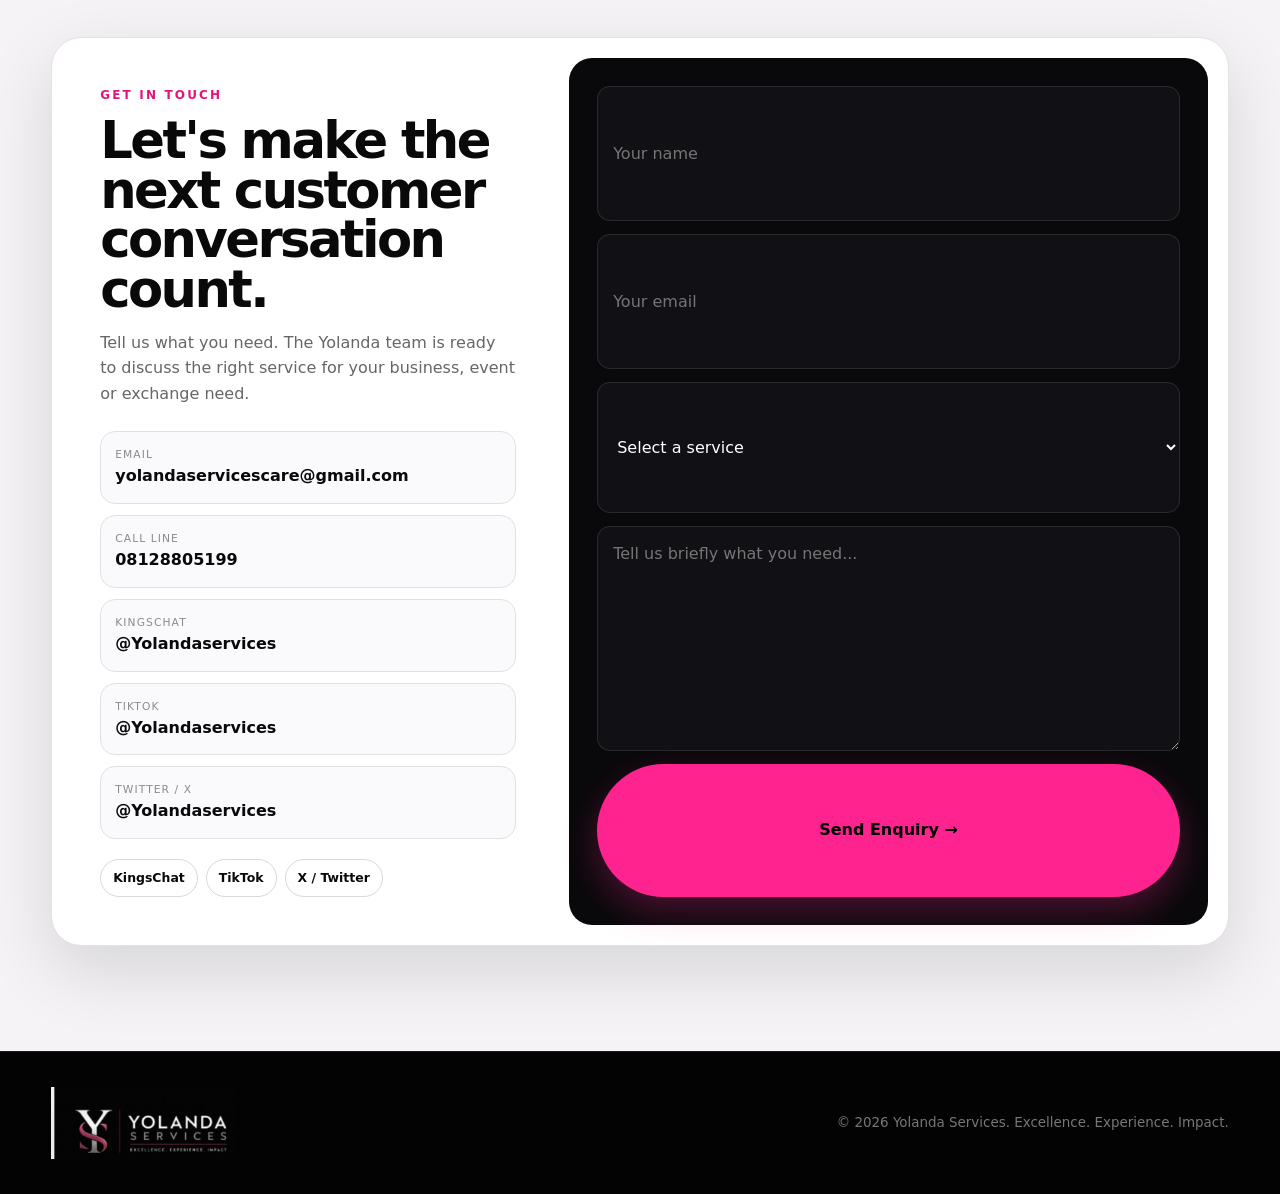
==== commit 655b3084: "Add files via upload" ====
--- a/index.html
+++ b/index.html
@@ -15,7 +15,7 @@
 .nav{height:82px;display:flex;align-items:center;justify-content:space-between;gap:25px}.brand{display:flex;align-items:center}.brand img{width:210px;max-height:66px;object-fit:contain;filter:drop-shadow(0 0 14px rgba(255,35,143,.15));transition:.3s}.brand:hover img{transform:scale(1.025)}
 .navlinks{display:flex;align-items:center;gap:30px;list-style:none}.navlinks a{color:#e9e9ed;font-size:.92rem;font-weight:700;position:relative;transition:.3s}.navlinks a:not(.cta)::after{content:"";position:absolute;left:0;bottom:-9px;width:0;height:2px;background:var(--pink);transition:.3s}.navlinks a:hover{color:var(--pink)}.navlinks a:hover::after{width:100%}.cta{background:var(--pink);padding:12px 21px;border-radius:999px;color:#fff!important;box-shadow:0 10px 30px rgba(255,35,143,.25)}.cta:hover{transform:translateY(-3px);box-shadow:0 15px 35px rgba(255,35,143,.38)}.menu{display:none;width:45px;height:45px;border:1px solid var(--line);border-radius:12px;background:#151518;color:#fff;font-size:24px}
 /* HERO */
-.hero{min-height:100vh;padding:155px 0 80px;position:relative;overflow:hidden;background:linear-gradient(90deg,rgba(0,0,0,.9) 0%,rgba(0,0,0,.72) 44%,rgba(0,0,0,.45) 100%),url('assets/hero-banner.jpg') center/cover no-repeat;isolation:isolate}.hero:before{content:"";position:absolute;inset:0;background:radial-gradient(circle at 77% 30%,rgba(255,35,143,.2),transparent 28%);pointer-events:none}.hero-grid{display:grid;grid-template-columns:1fr 1fr;align-items:center;gap:45px;min-height:calc(100vh - 235px)}
+.hero{min-height:100vh;padding:155px 0 80px;position:relative;overflow:hidden;background:linear-gradient(90deg,rgba(0,0,0,.9) 0%,rgba(0,0,0,.72) 44%,rgba(0,0,0,.45) 100%),url('[data-uri]') center/cover no-repeat;isolation:isolate}.hero:before{content:"";position:absolute;inset:0;background:radial-gradient(circle at 77% 30%,rgba(255,35,143,.2),transparent 28%);pointer-events:none}.hero-grid{display:grid;grid-template-columns:1fr 1fr;align-items:center;gap:45px;min-height:calc(100vh - 235px)}
 .hero-copy{position:relative;z-index:3}.eyebrow{display:inline-flex;align-items:center;gap:9px;padding:8px 13px;border:1px solid rgba(255,35,143,.4);background:rgba(255,35,143,.08);border-radius:999px;text-transform:uppercase;letter-spacing:.16em;font-size:.72rem;font-weight:900;color:#fff;animation:up .8s both}.eyebrow i{width:8px;height:8px;border-radius:50%;background:var(--pink);box-shadow:0 0 16px var(--pink);animation:pulse 1.6s infinite}
 .hero h1{font-size:clamp(3.3rem,6.3vw,6.8rem);line-height:.92;letter-spacing:-.065em;margin:25px 0 24px;max-width:750px;animation:up .9s .08s both}.hero h1 span{color:var(--pink);text-shadow:0 0 40px rgba(255,35,143,.18)}.hero p{max-width:650px;color:#d7d7dc;font-size:clamp(1rem,1.5vw,1.16rem);animation:up .9s .18s both}.actions{display:flex;gap:13px;flex-wrap:wrap;margin-top:31px;animation:up .9s .28s both}.btn{display:inline-flex;align-items:center;justify-content:center;gap:8px;padding:14px 23px;border-radius:999px;border:1px solid transparent;font-weight:850;transition:.3s}.btn-primary{background:var(--pink);box-shadow:0 14px 35px rgba(255,35,143,.28)}.btn-primary:hover{transform:translateY(-4px);background:var(--pink2);box-shadow:0 18px 45px rgba(255,35,143,.4)}.btn-outline{border-color:rgba(255,255,255,.55);background:rgba(0,0,0,.2)}.btn-outline:hover{background:#fff;color:#050505;transform:translateY(-4px)}
 .hero-mini{display:flex;flex-wrap:wrap;gap:12px;margin-top:38px;animation:up .9s .38s both}.mini{padding:12px 15px;border:1px solid rgba(255,255,255,.12);background:rgba(0,0,0,.4);backdrop-filter:blur(10px);border-radius:15px}.mini strong{display:block;color:#fff;font-size:1.05rem}.mini small{color:#aaa}
@@ -46,26 +46,26 @@
 <div class="scrollbar" id="scrollbar"></div><div class="cursor" id="cursor"></div>
 <div class="topbar">Yolanda Services is here to help your business grow smarter. <a href="#contact">Let's work together →</a></div>
 <header id="header"><div class="container nav">
-<a class="brand" href="#home"><img src="assets/yolanda-logo.png" alt="Yolanda Services logo"></a>
+<a class="brand" href="#home"><img src="[data-uri]" alt="Yolanda Services logo"></a>
 <button class="menu" id="menu" aria-label="Open menu">☰</button>
 <ul class="navlinks" id="navlinks"><li><a href="#home">Home</a></li><li><a href="#about">About</a></li><li><a href="#services">Services</a></li><li><a href="#why">Why Yolanda</a></li><li><a class="cta" href="#contact">Get in Touch →</a></li></ul>
 </div></header>
 <main>
 <section class="hero" id="home"><div class="container hero-grid">
 <div class="hero-copy"><div class="eyebrow"><i></i> Welcome to Yolanda Services</div><h1>Built to empower <span>businesses.</span><br>Designed to deliver <span>results.</span></h1><p>We run the conversations that keep businesses reachable and the operations that keep customers and guests cared for — from customer support and call centers to hospitality, sales and Espee-to-Naira exchange.</p><div class="actions"><a class="btn btn-primary" href="#services">Explore Services →</a><a class="btn btn-outline" href="#contact">Contact Us →</a></div><div class="hero-mini"><div class="mini"><strong>2 service lines</strong><small>One standard of service</small></div><div class="mini"><strong>End-to-end</strong><small>System setup & delivery</small></div><div class="mini"><strong>$1M target</strong><small>Income generation goal</small></div></div></div>
-<div class="hero-visual"><div class="hero-photo"><img src="assets/hero-banner.jpg" alt="Professionals working together in a modern office"></div><div class="float-orb"><img src="assets/yolanda-floating-logo.png" alt="Yolanda Rhapsody App Assistant"></div><div class="float-label">Human service. Smart operations.</div><div class="pink-arc"></div></div>
+<div class="hero-visual"><div class="hero-photo"><img src="[data-uri]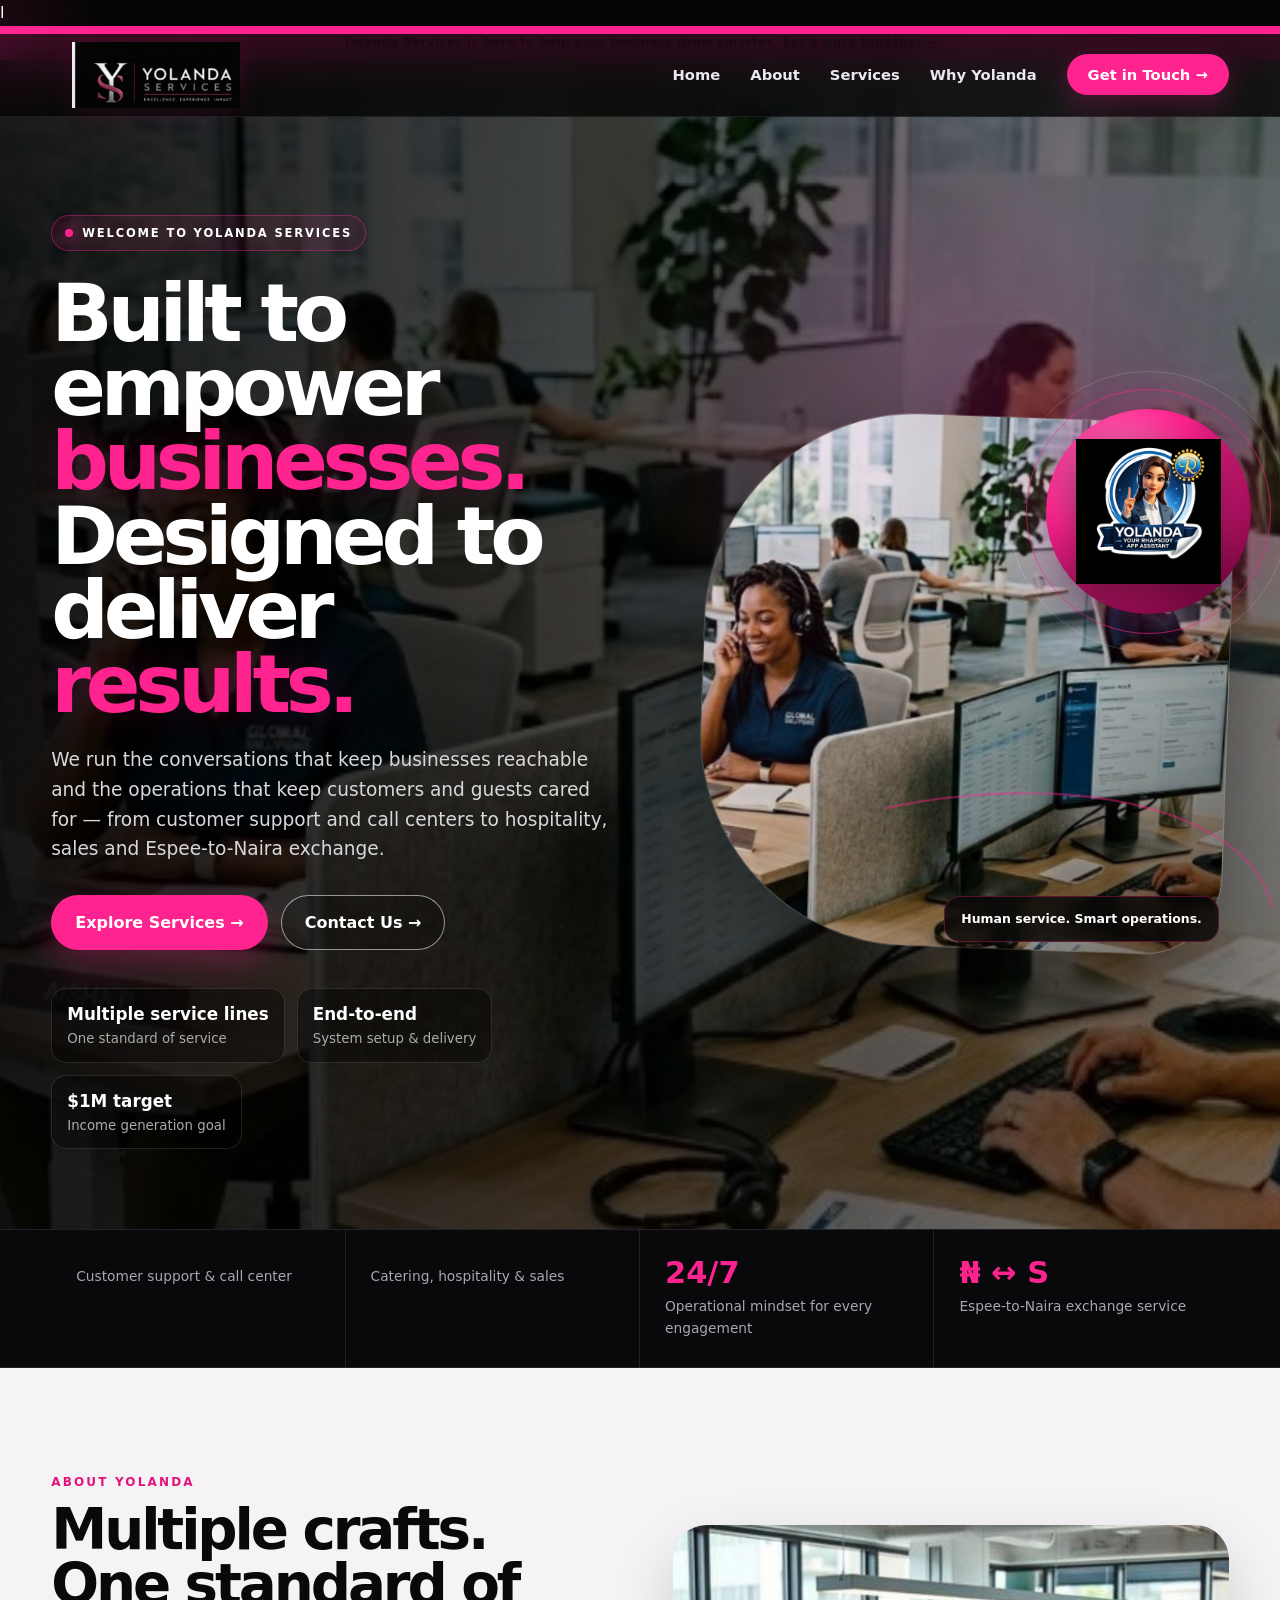
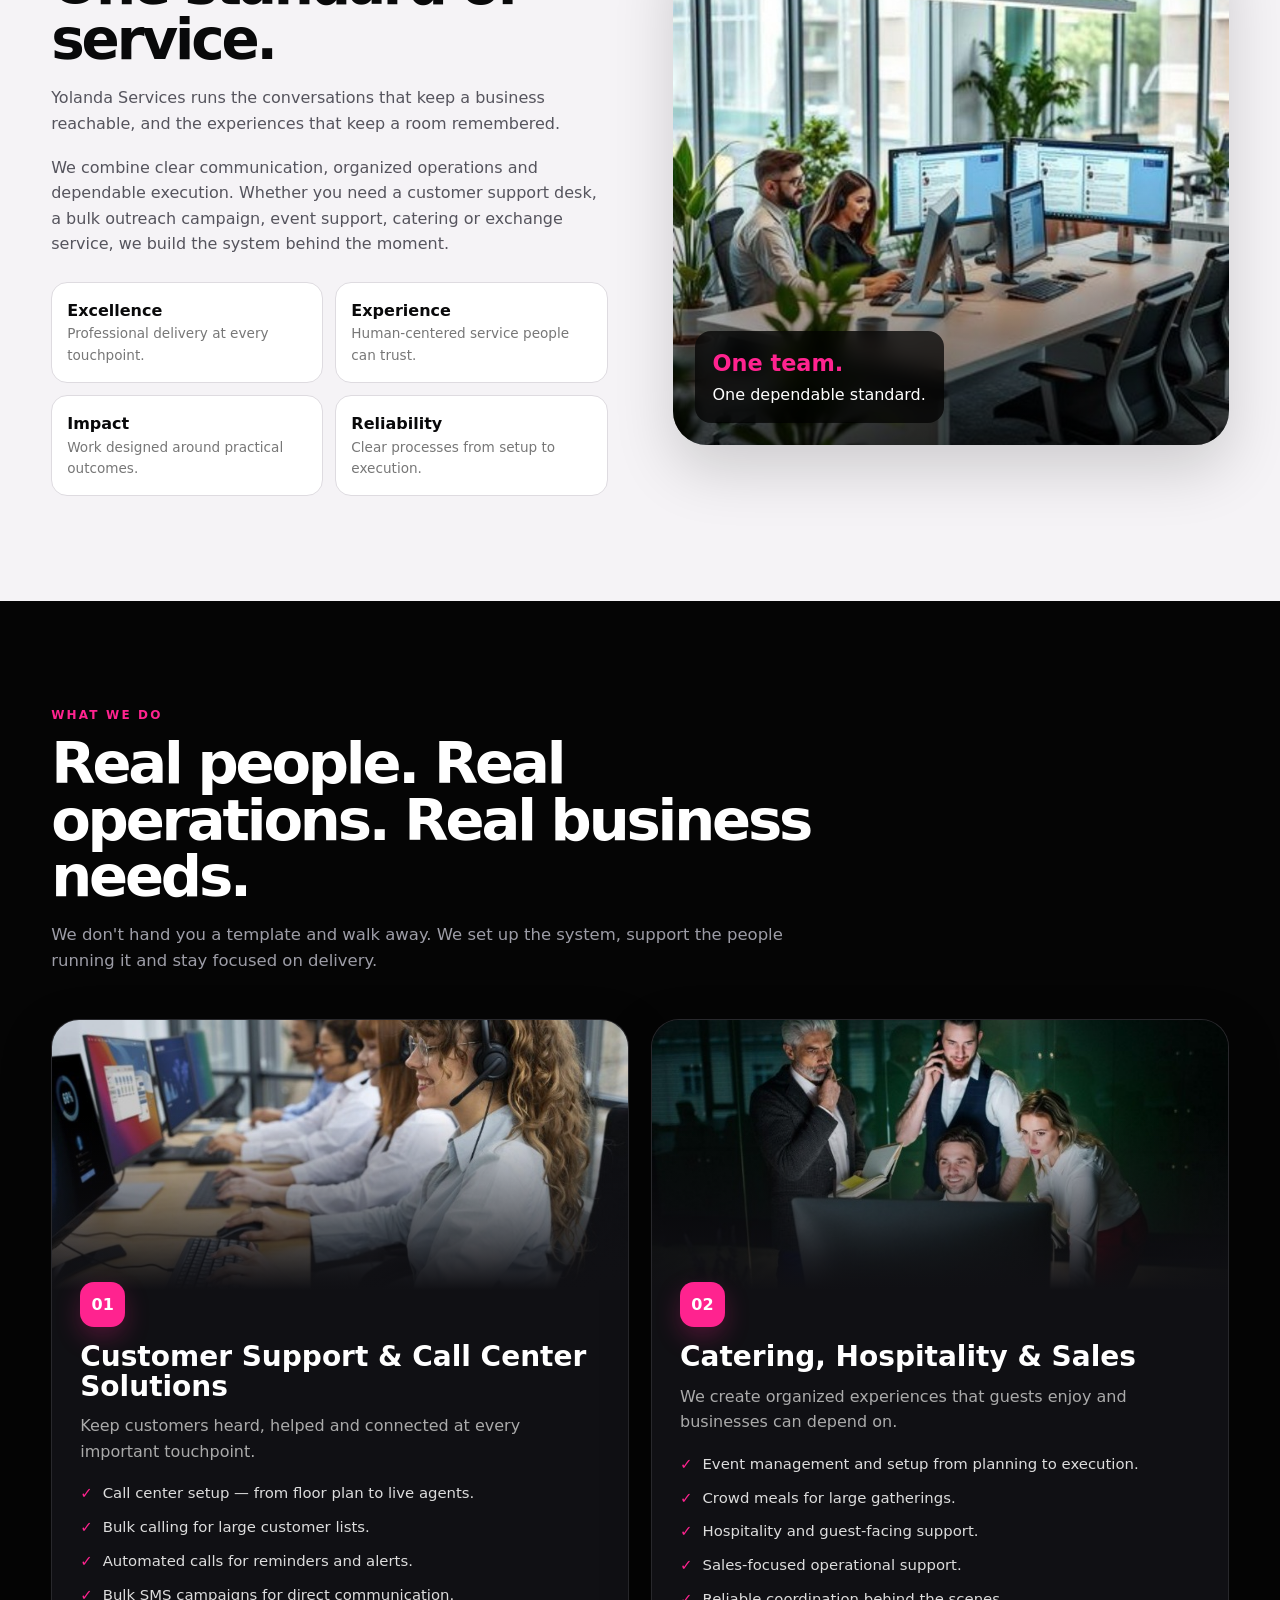
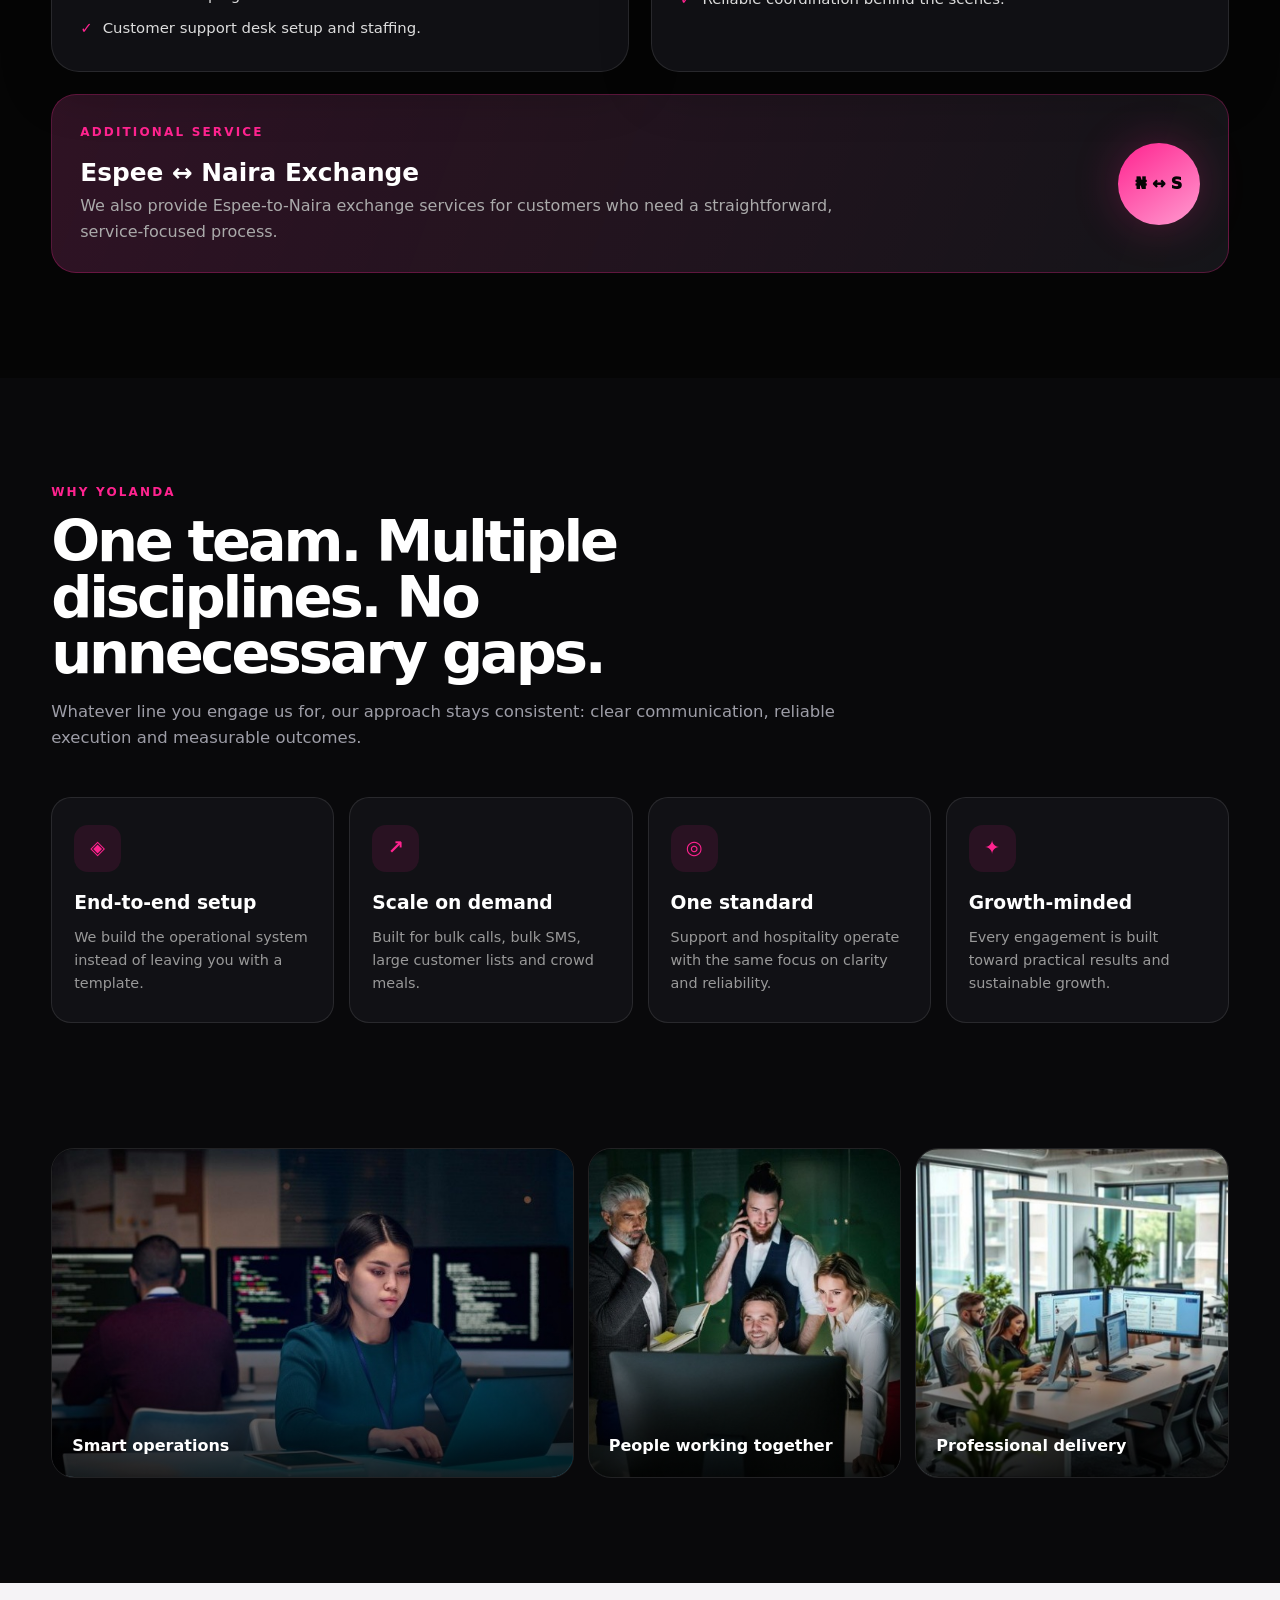
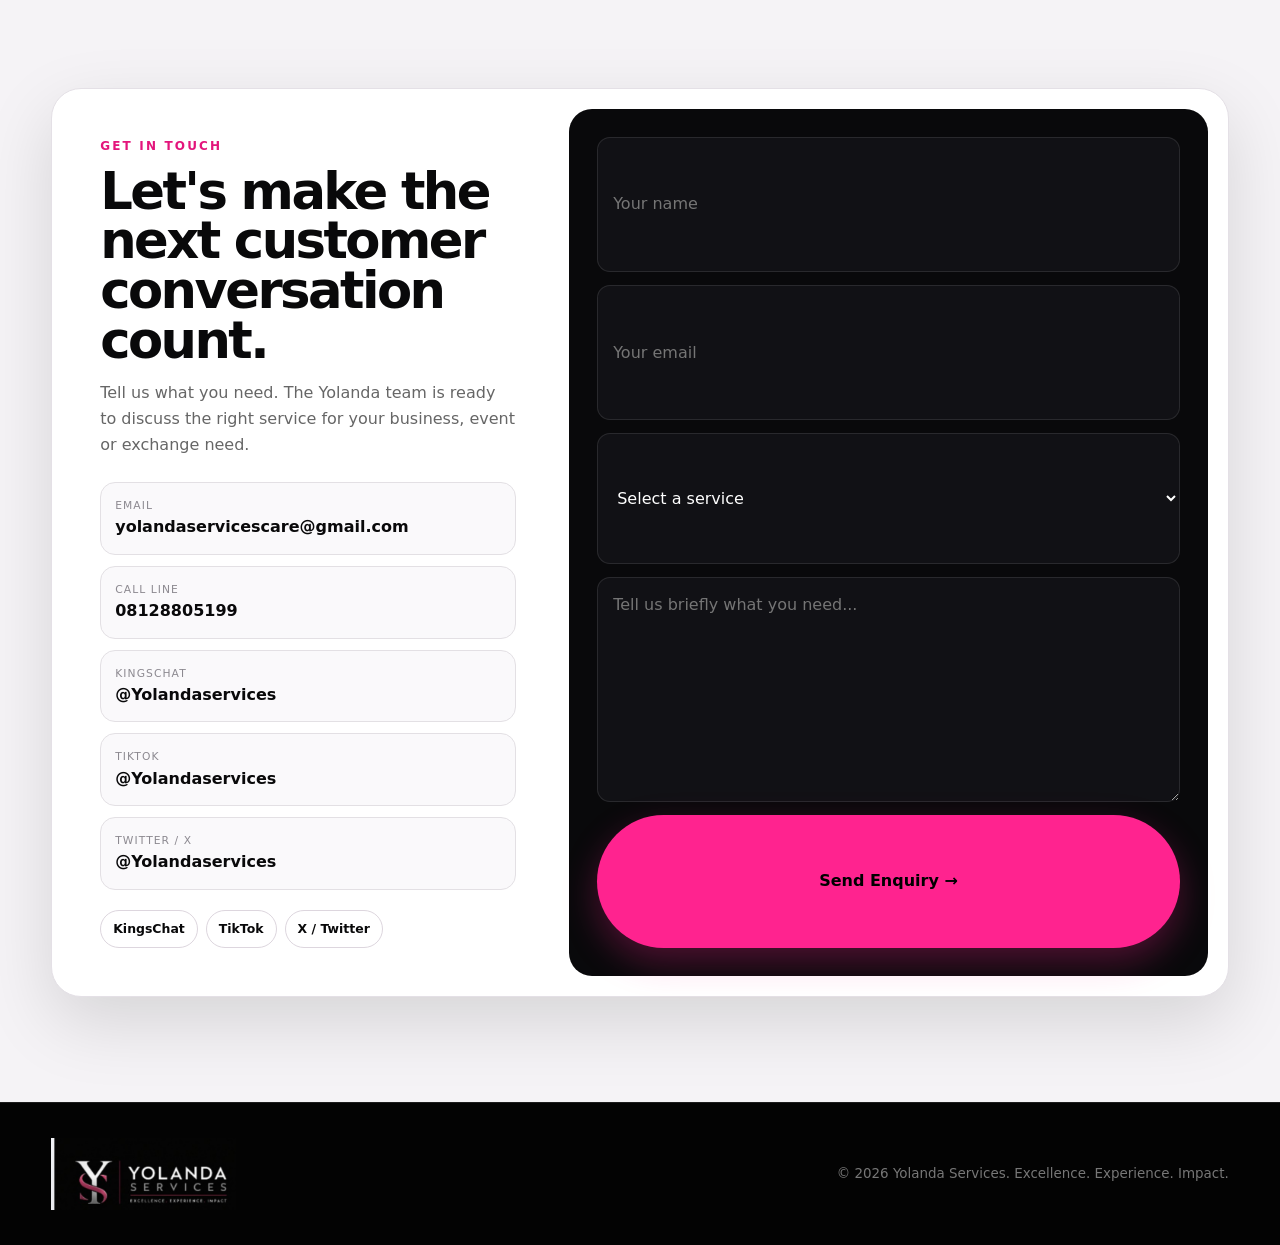
==== commit 4658e9fb: "Update index.html" ====
--- a/index.html
+++ b/index.html
@@ -1,3 +1,4 @@
+l
 <!DOCTYPE html>
 <html lang="en">
 <head>
@@ -40,39 +41,264 @@
 @media(max-width:980px){.navlinks{gap:17px}.hero-grid{grid-template-columns:1fr}.hero-copy{text-align:center}.hero-copy p{margin-left:auto;margin-right:auto}.actions,.hero-mini{justify-content:center}.hero-visual{min-height:520px}.float-orb{right:3%}.stats-grid{grid-template-columns:repeat(2,1fr)}.stat:nth-child(2){border-right:0}.about-grid,.contact-box{grid-template-columns:1fr}.why-grid{grid-template-columns:repeat(2,1fr)}.visual-grid{grid-template-columns:1fr 1fr}.visual:first-child{grid-column:1/-1}}
 @media(max-width:720px){.topbar{font-size:.67rem;padding:0 12px;text-align:center}.topbar{height:31px}header{top:31px}.nav{height:72px}.brand img{width:180px}.menu{display:block}.navlinks{display:none;position:absolute;top:72px;left:4%;right:4%;padding:10px;flex-direction:column;align-items:stretch;gap:0;background:rgba(8,8,10,.98);border:1px solid var(--line);border-radius:18px;box-shadow:var(--shadow)}.navlinks.open{display:flex}.navlinks a{display:block;padding:14px}.cta{text-align:center}.hero{padding-top:120px}.hero-grid{min-height:auto}.hero h1{font-size:clamp(3rem,14vw,5rem)}.hero-visual{min-height:420px;margin-top:25px}.hero-photo{inset:5% 0 5% 0;border-radius:30px}.float-orb{width:150px;height:150px;right:-1%;top:0}.float-orb img{width:108px;height:108px}.pink-arc{width:260px;height:130px;right:-40px}.float-label{bottom:2%;right:0}.stats-grid{grid-template-columns:1fr 1fr}.section{padding:80px 0}.about-points{grid-template-columns:1fr}.about-image{height:390px}.service-grid{grid-template-columns:1fr}.service-image{height:220px}.exchange{flex-direction:column;align-items:flex-start}.why-grid{grid-template-columns:1fr}.visual-grid{grid-template-columns:1fr}.visual:first-child{grid-column:auto}.visual{height:260px}.footer-inner{flex-direction:column;text-align:center}.contact-info,.form{padding:20px}}
 @media(prefers-reduced-motion:reduce){*,*:before,*:after{animation:none!important;transition:none!important;scroll-behavior:auto!important}}
+    /* =========================================
+   YOLANDA 3D GLOWING INTRO
+   ========================================= */
+
+    #yolanda-intro {
+        position: fixed;
+        inset: 0;
+        z-index: 99999;
+        display: flex;
+        align-items: center;
+        justify-content: center;
+        background: #000000;
+        animation: introFadeOut 1s ease forwards;
+        animation-delay: 3.2s;
+    }
+
+
+    /* Pink glow behind the company name */
+
+    .intro-glow {
+        position: absolute;
+        width: 320px;
+        height: 320px;
+        border-radius: 50%;
+        background: rgba(255, 35, 143, 0.18);
+        filter: blur(80px);
+        animation: glowPulse 2s ease-in-out infinite;
+    }
+
+
+    /* Main intro content */
+
+    .intro-content {
+        position: relative;
+        text-align: center;
+        transform-style: preserve-3d;
+        animation: introFloat 2.5s ease-in-out infinite;
+    }
+
+
+    /* YOLANDA */
+
+    .intro-name {
+        font-size: clamp(3.5rem, 10vw, 8rem);
+        font-weight: 900;
+        letter-spacing: 0.12em;
+        color: #ffffff;
+        text-transform: uppercase;
+        text-shadow: 0 0 5px #ffffff, 0 0 15px #ff238f, 0 0 30px #ff238f, 0 0 60px rgba(255, 35, 143, 0.8);
+        transform: perspective(600px) rotateX(8deg);
+        animation: nameGlow 1.8s ease-in-out infinite alternate;
+    }
+
+
+    /* SERVICES */
+
+    .intro-services {
+        margin-top: -5px;
+        font-size: clamp(1rem, 3vw, 2rem);
+        font-weight: 800;
+        letter-spacing: 0.65em;
+        padding-left: 0.65em;
+        color: #ff63b4;
+        text-shadow: 0 0 8px #ff238f, 0 0 20px #ff238f, 0 0 40px rgba(255, 35, 143, 0.8);
+    }
+
+
+    /* Glowing line */
+
+    .intro-line {
+        width: 180px;
+        height: 2px;
+        margin: 25px auto 15px;
+        background: #ff238f;
+        box-shadow: 0 0 5px #ff238f, 0 0 15px #ff238f, 0 0 30px #ff238f;
+        animation: linePulse 1.5s ease-in-out infinite alternate;
+    }
+
+
+    /* Tagline */
+
+    .intro-tagline {
+        font-size: 0.65rem;
+        letter-spacing: 0.35em;
+        padding-left: 0.35em;
+        color: rgba(255,255,255,0.7);
+        text-shadow: 0 0 8px rgba(255,35,143,0.7);
+        animation: taglineAppear 1.5s ease forwards;
+    }
+
+
+    /* =========================================
+   ANIMATIONS
+   ========================================= */
+
+    @keyframes nameGlow {
+
+        from {
+            text-shadow: 0 0 5px #ffffff, 0 0 15px #ff238f, 0 0 30px #ff238f;
+        }
+
+        to {
+            text-shadow: 0 0 8px #ffffff, 0 0 25px #ff238f, 0 0 50px #ff238f, 0 0 90px rgba(255,35,143,0.8);
+        }
+    }
+
+
+    @keyframes glowPulse {
+
+        0%, 100% {
+            transform: scale(0.8);
+            opacity: 0.5;
+        }
+
+        50% {
+            transform: scale(1.15);
+            opacity: 0.9;
+        }
+    }
+
+
+    @keyframes introFloat {
+
+        0%, 100% {
+            transform: translateY(0) rotateY(-2deg);
+        }
+
+        50% {
+            transform: translateY(-8px) rotateY(2deg);
+        }
+    }
+
+
+    @keyframes linePulse {
+
+        from {
+            transform: scaleX(0.7);
+            opacity: 0.5;
+        }
+
+        to {
+            transform: scaleX(1.15);
+            opacity: 1;
+        }
+    }
+
+
+    @keyframes taglineAppear {
+
+        from {
+            opacity: 0;
+            letter-spacing: 0.1em;
+        }
+
+        to {
+            opacity: 0.7;
+            letter-spacing: 0.35em;
+        }
+    }
+
+
+    /* Intro disappears */
+
+    @keyframes introFadeOut {
+
+        0% {
+            opacity: 1;
+            visibility: visible;
+        }
+
+        80% {
+            opacity: 1;
+            visibility: visible;
+        }
+
+        100% {
+            opacity: 0;
+            visibility: hidden;
+            pointer-events: none;
+        }
+    }
+
+
+    /* Mobile adjustment */
+
+    @media (max-width: 600px) {
+
+        .intro-name {
+            font-size: 3rem;
+            letter-spacing: 0.08em;
+        }
+
+        .intro-services {
+            font-size: 0.9rem;
+            letter-spacing: 0.45em;
+        }
+
+        .intro-line {
+            width: 130px;
+        }
+
+        .intro-tagline {
+            font-size: 0.5rem;
+            letter-spacing: 0.2em;
+        }
+    }
 </style>
 </head>
 <body>
-<div class="scrollbar" id="scrollbar"></div><div class="cursor" id="cursor"></div>
-<div class="topbar">Yolanda Services is here to help your business grow smarter. <a href="#contact">Let's work together →</a></div>
-<header id="header"><div class="container nav">
-<a class="brand" href="#home"><img src="[data-uri]" alt="Yolanda Services logo"></a>
-<button class="menu" id="menu" aria-label="Open menu">☰</button>
-<ul class="navlinks" id="navlinks"><li><a href="#home">Home</a></li><li><a href="#about">About</a></li><li><a href="#services">Services</a></li><li><a href="#why">Why Yolanda</a></li><li><a class="cta" href="#contact">Get in Touch →</a></li></ul>
-</div></header>
-<main>
-<section class="hero" id="home"><div class="container hero-grid">
-<div class="hero-copy"><div class="eyebrow"><i></i> Welcome to Yolanda Services</div><h1>Built to empower <span>businesses.</span><br>Designed to deliver <span>results.</span></h1><p>We run the conversations that keep businesses reachable and the operations that keep customers and guests cared for — from customer support and call centers to hospitality, sales and Espee-to-Naira exchange.</p><div class="actions"><a class="btn btn-primary" href="#services">Explore Services →</a><a class="btn btn-outline" href="#contact">Contact Us →</a></div><div class="hero-mini"><div class="mini"><strong>2 service lines</strong><small>One standard of service</small></div><div class="mini"><strong>End-to-end</strong><small>System setup & delivery</small></div><div class="mini"><strong>$1M target</strong><small>Income generation goal</small></div></div></div>
-<div class="hero-visual"><div class="hero-photo"><img src="[data-uri]" alt="Professionals working together in a modern office"></div><div class="float-orb"><img src="[data-uri]